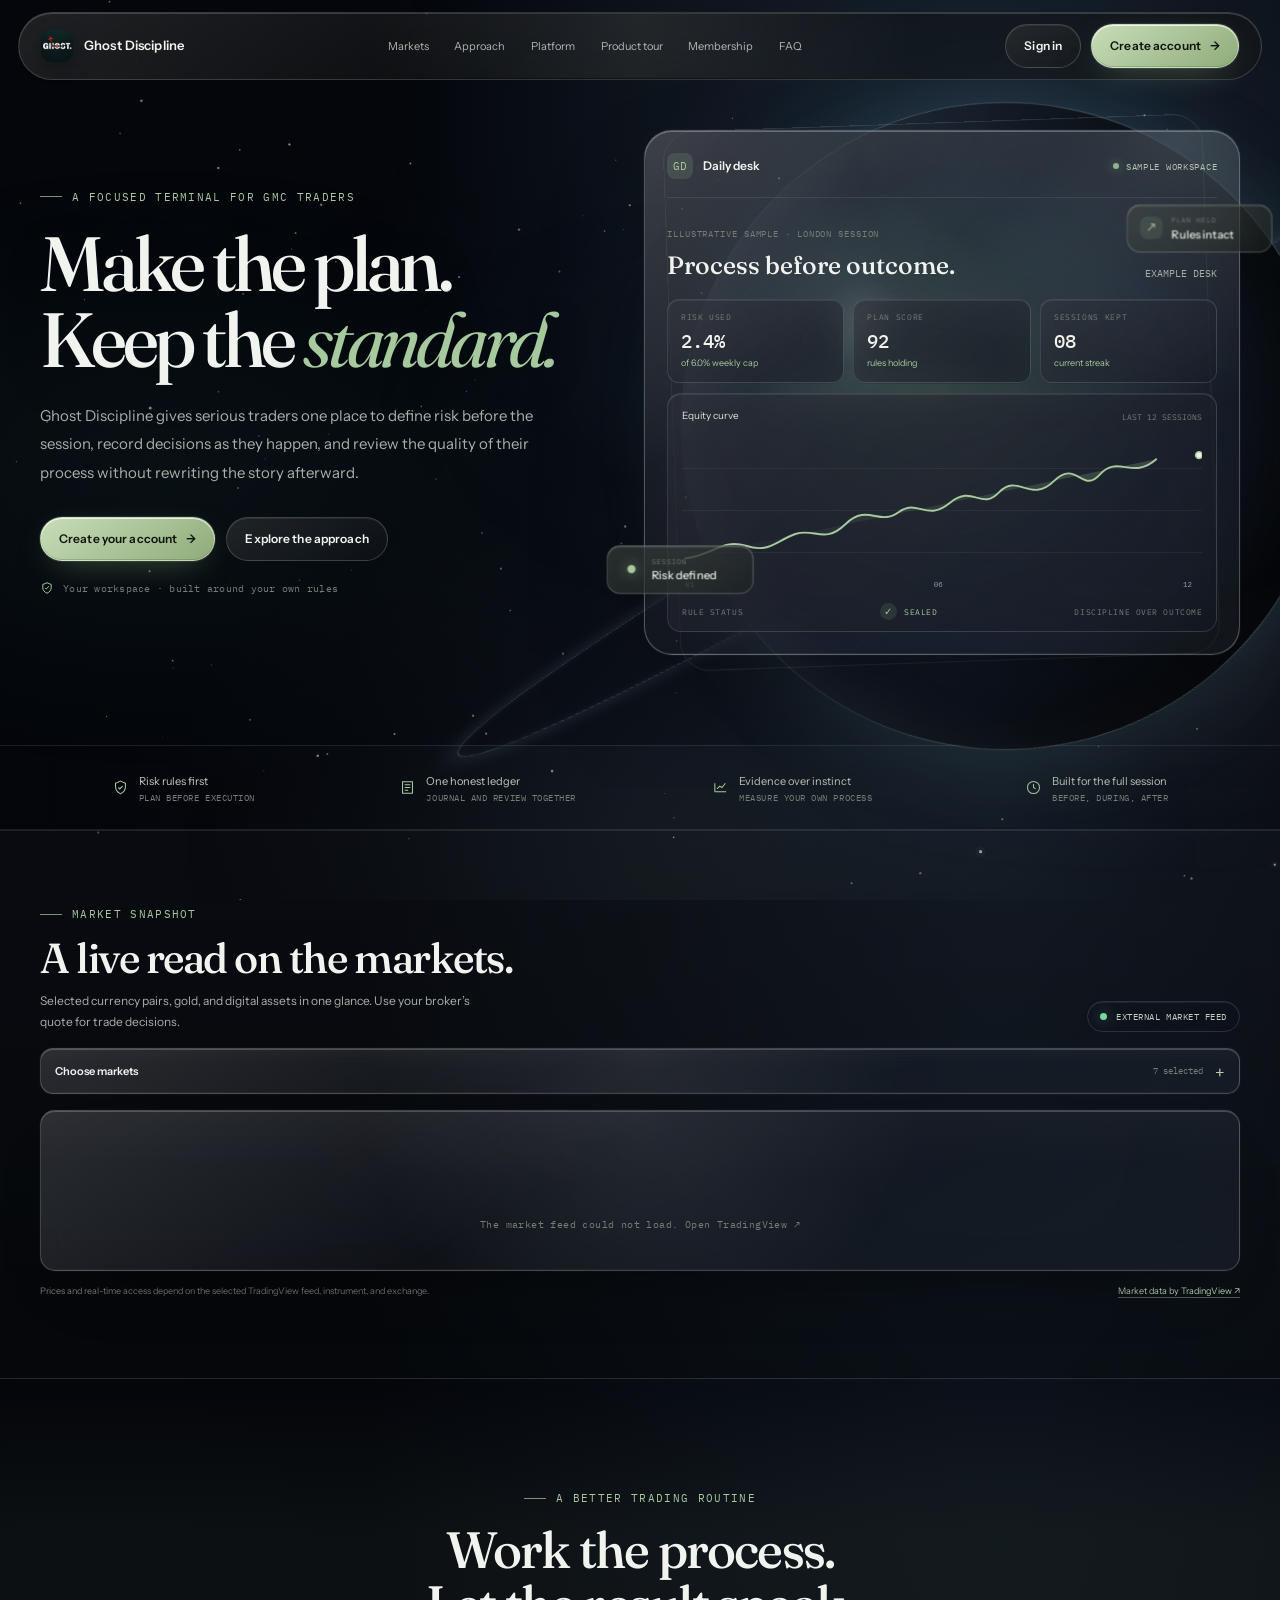
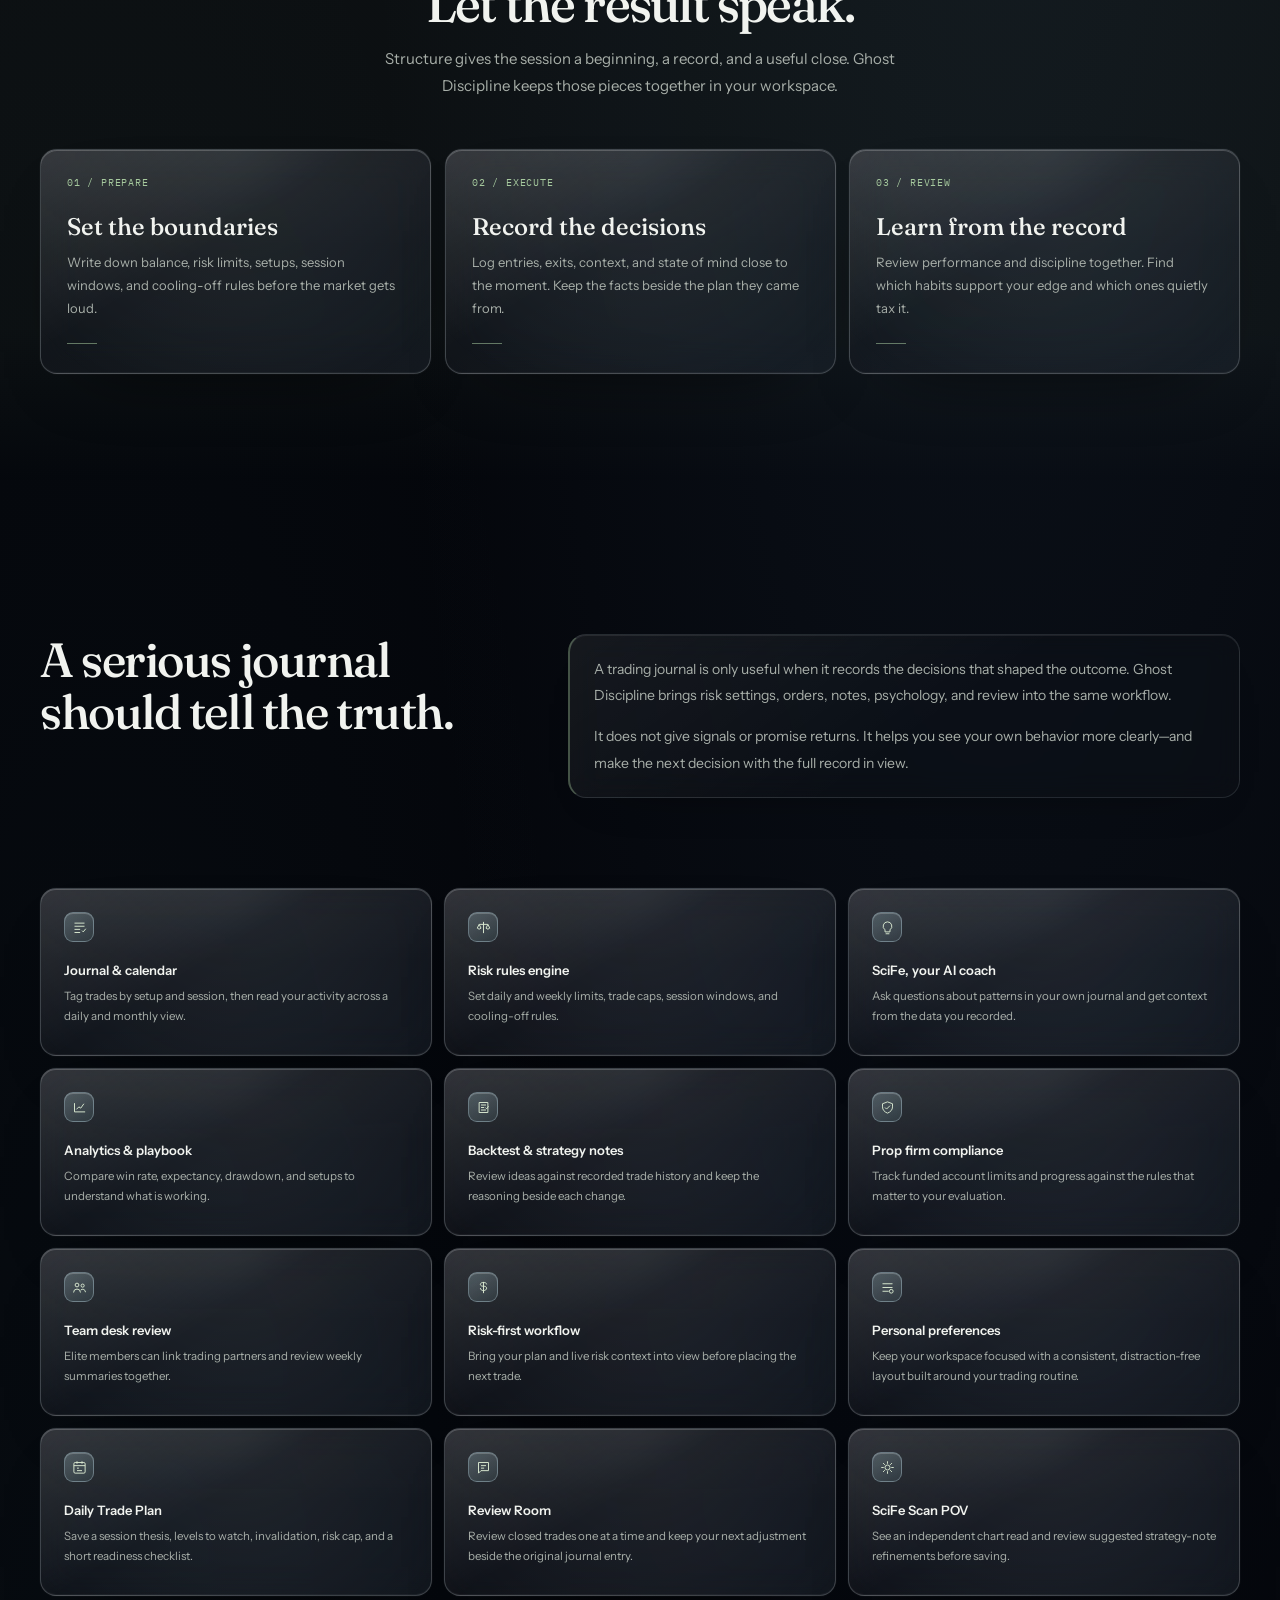
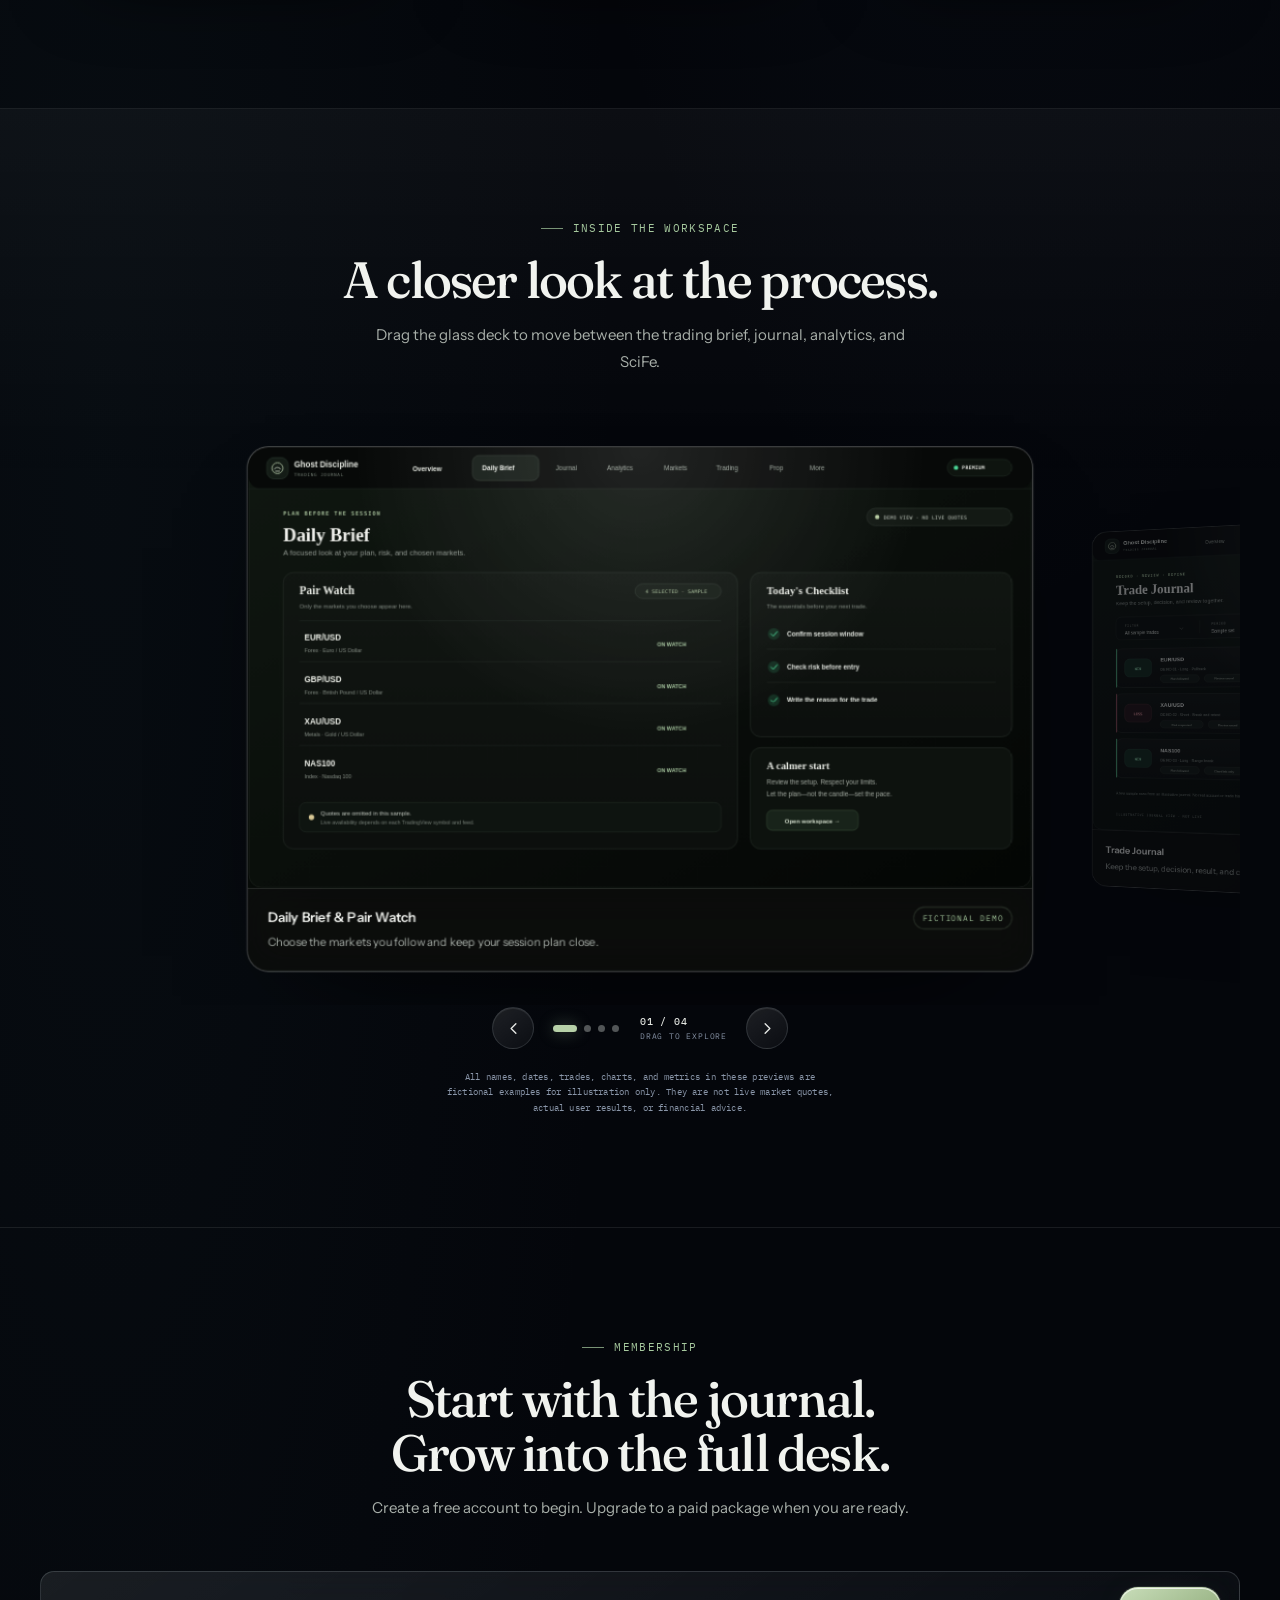
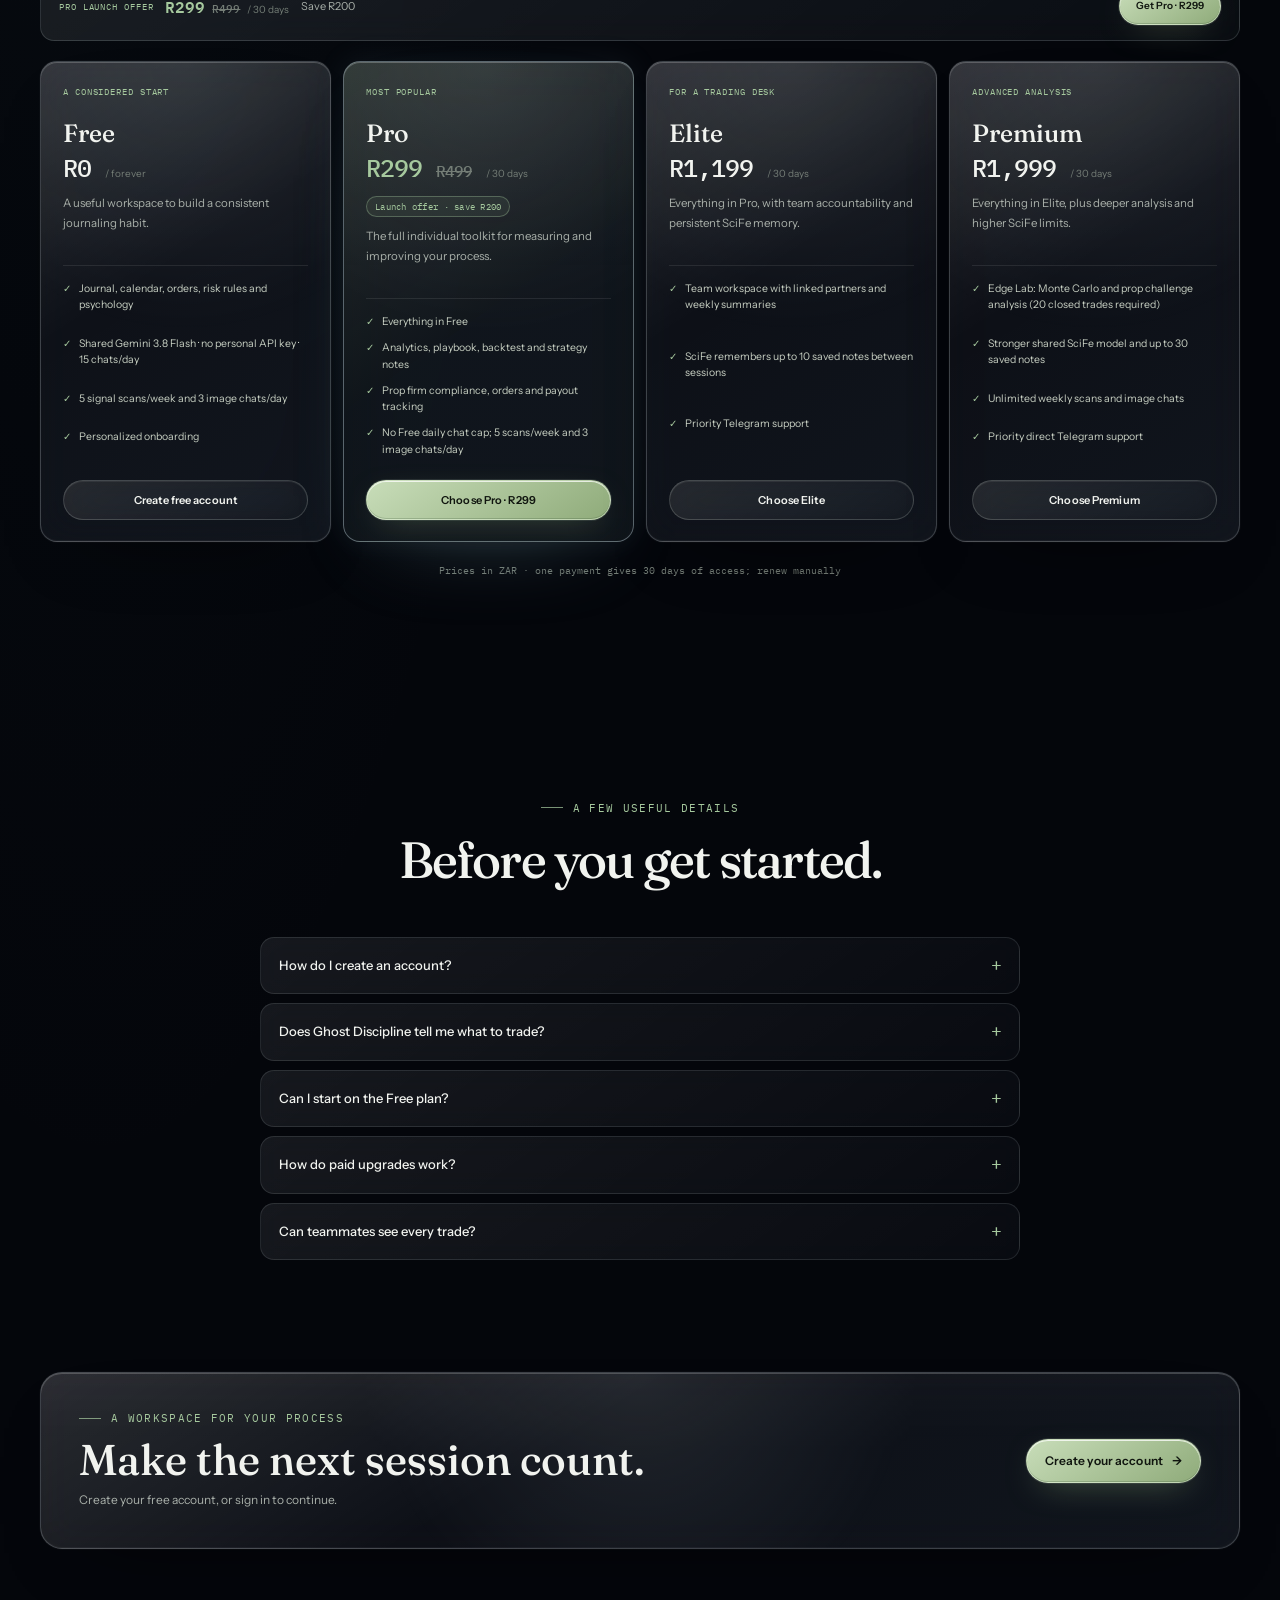
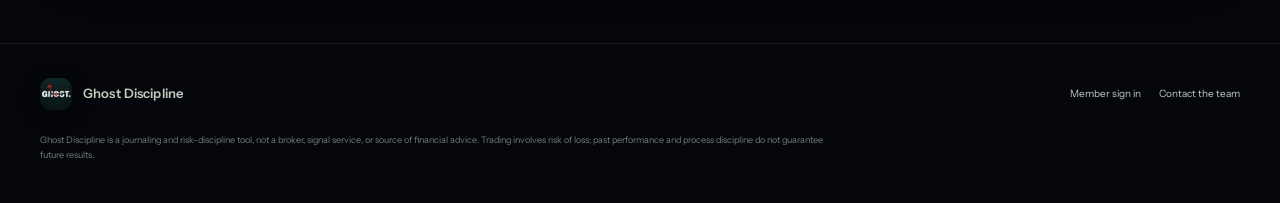
==== index.html @ 0848fd9d "Mobile header polish, space background on workspace/SciFe, performance" ====
<!doctype html>
<html lang="en" data-theme="slate">
<head>
  <meta charset="UTF-8">
  <meta name="viewport" content="width=device-width, initial-scale=1, viewport-fit=cover">
  <meta name="theme-color" content="#05070a">
  <script>document.documentElement.setAttribute('data-theme','slate');</script>
  <script>(function(){try{if(location.protocol==='https:'&&/\/index\.html$/i.test(location.pathname)){history.replaceState(null,'',location.pathname.replace(/index\.html$/i,'home')+location.search+location.hash);}}catch(e){}})();</script>
  <meta name="description" content="Ghost Discipline is a trading journal and risk terminal for traders who want an honest record of their process.">
  <meta property="og:type" content="website">
  <meta property="og:site_name" content="Ghost Discipline">
  <meta property="og:title" content="Ghost Discipline — Trade with intention">
  <meta property="og:description" content="A trading terminal to plan risk, keep an honest journal, and review the process behind every trade.">
  <meta property="og:image" content="https://ghost-discipline.web.app/ghost-discipline-share-v2.png">
  <meta name="twitter:card" content="summary_large_image">
  <title>Ghost Discipline — Trade with intention</title>
  <script defer src="glass-interactions.js"></script>
  <script defer src="space-background.js"></script>
  <link rel="icon" type="image/png" href="ghost-discipline-icon-v3.png">
  <link rel="apple-touch-icon" href="ghost-discipline-icon-v3.png">
  <link rel="manifest" href="manifest.json">
  <link rel="preconnect" href="https://fonts.googleapis.com">
  <link rel="preconnect" href="https://fonts.gstatic.com" crossorigin>
  <link rel="preload" as="style" href="https://fonts.googleapis.com/css2?family=Fraunces:ital,opsz,wght@0,9..144,400;0,9..144,500;0,9..144,600;1,9..144,500&family=Instrument+Sans:wght@400;500;600;700&family=IBM+Plex+Mono:wght@400;500&display=swap" onload="this.onload=null;this.rel='stylesheet'">
  <noscript><link rel="stylesheet" href="https://fonts.googleapis.com/css2?family=Fraunces:ital,opsz,wght@0,9..144,400;0,9..144,500;0,9..144,600;1,9..144,500&family=Instrument+Sans:wght@400;500;600;700&family=IBM+Plex+Mono:wght@400;500&display=swap"></noscript>
  
  <style>
    :root{color-scheme:dark;--bg:#0a100d;--bg-soft:#101814;--panel:#121b16;--panel-2:#17221b;--line:rgba(232,239,229,.1);--line-hi:rgba(232,239,229,.17);--text:#f0f2e9;--muted:#a1ac9e;--quiet:#788477;--mint:#a6c99e;--mint-deep:#587b59;--gold:#d3bd8b;--danger:#d89491;--serif:'Fraunces',Georgia,serif;--sans:'Instrument Sans',Arial,sans-serif;--mono:'IBM Plex Mono',monospace;--radius:20px;}
    *{box-sizing:border-box}html{scroll-behavior:smooth;scroll-padding-top:86px;overflow-x:hidden;overflow-x:clip}body{margin:0;background:radial-gradient(ellipse 70% 48% at 79% 8%,rgba(81,111,79,.16),transparent 75%),var(--bg);color:var(--text);font:15px/1.65 var(--sans);-webkit-font-smoothing:antialiased}body::before{position:fixed;inset:0;content:'';pointer-events:none;z-index:-1;background:radial-gradient(ellipse 70% 75% at 50% 100%,rgba(31,48,34,.12),transparent 75%)}a{color:inherit;text-decoration:none}button{font:inherit}::selection{background:rgba(166,201,158,.25);color:#fff}.wrap{width:min(1200px,calc(100% - 56px));margin-inline:auto}.eyebrow{display:flex;align-items:center;gap:10px;color:var(--mint);font:11px var(--mono);letter-spacing:.12em;text-transform:uppercase}.eyebrow::before{content:'';width:22px;height:1px;background:currentColor;opacity:.72}.section{padding:112px 0}.section-head{max-width:650px;margin:0 auto 50px;text-align:center}.section-head .eyebrow{justify-content:center}.section-head h2{font:500 clamp(34px,4vw,51px)/1.06 var(--serif);letter-spacing:-.035em;margin:18px 0 14px}.section-head p{color:var(--muted);max-width:54ch;margin:0 auto;font-size:15px;line-height:1.8}
    .nav{position:sticky;top:0;z-index:20;background:rgba(10,16,13,.84);backdrop-filter:blur(18px);border-bottom:1px solid rgba(232,239,229,.08)}.nav-inner{height:76px;display:flex;align-items:center;justify-content:space-between;gap:24px}.brand{display:flex;align-items:center;gap:11px;font-size:14px;font-weight:600;letter-spacing:.01em}.brand img{width:31px;height:31px;border-radius:9px}.nav-links{display:flex;align-items:center;gap:32px;color:#bdc5b8;font-size:12px}.nav-links a{transition:color .2s}.nav-links a:hover{color:var(--text)}.nav-actions{display:flex;align-items:center;gap:10px}.btn{display:inline-flex;align-items:center;justify-content:center;gap:9px;min-height:44px;padding:0 18px;border:1px solid var(--line-hi);border-radius:999px;font-size:12px;font-weight:600;letter-spacing:.01em;transition:transform .2s,background .2s,border-color .2s,color .2s}.btn:hover{transform:translateY(-1px)}.btn-primary{background:var(--mint);border-color:var(--mint);color:#10180f}.btn-primary:hover{background:#b9d4b2;border-color:#b9d4b2}.btn-quiet{background:rgba(255,255,255,.025);color:var(--text)}.btn-quiet:hover{background:rgba(255,255,255,.065)}.mobile-menu{display:none;width:42px;height:42px;border:1px solid var(--line);border-radius:50%;background:none;color:var(--text);cursor:pointer}.mobile-menu svg{width:18px}
    .visual-stage{position:relative;min-width:0;perspective:1400px;transform-style:preserve-3d;isolation:isolate}.visual-stage::before{content:'';position:absolute;inset:8% 5%;z-index:-1;border-radius:40%;background:radial-gradient(ellipse,rgba(143,181,130,.18),transparent 68%);filter:blur(24px);pointer-events:none}.visual{width:100%;transform:rotateX(var(--tilt-x,0deg)) rotateY(var(--tilt-y,0deg));transform-style:preserve-3d;transition:transform .24s cubic-bezier(.2,.7,.25,1);will-change:transform}.visual-float{position:absolute;z-index:4;display:grid;grid-template-columns:22px auto;align-items:center;column-gap:9px;min-width:142px;padding:10px 12px;border:1px solid rgba(226,238,222,.18);border-radius:13px;background:linear-gradient(145deg,rgba(23,34,26,.96),rgba(12,19,15,.96));box-shadow:0 20px 42px -26px rgba(0,0,0,.95),inset 0 1px rgba(255,255,255,.06);transform:translate3d(var(--float-x,0px),var(--float-y,0px),42px);transition:transform .2s ease,border-color .2s ease;pointer-events:none}.visual-float-a{top:15%;right:-24px}.visual-float-b{left:-26px;bottom:13%;transform:translate3d(calc(var(--float-x,0px)*-.65),calc(var(--float-y,0px)*-.65),58px)}.visual-float>span:not(.float-mark):not(.float-dot){grid-column:2;color:var(--quiet);font:7px var(--mono);letter-spacing:.11em}.visual-float b{grid-column:2;color:#e9eee5;font:500 11px var(--sans);margin-top:2px}.float-mark{grid-row:1/span 2;display:grid;place-items:center;width:22px;height:22px;border-radius:7px;background:rgba(166,201,158,.12);color:var(--mint);font:14px var(--mono)}.float-dot{grid-row:1/span 2;width:8px;height:8px;margin:auto;border-radius:50%;background:var(--mint);box-shadow:0 0 12px rgba(166,201,158,.7)}.visual-orbit{position:absolute;inset:-12px 4%;z-index:-1;border:1px solid rgba(166,201,158,.08);border-radius:30px;transform:translateZ(-28px) rotate(-2deg);pointer-events:none}
    .hero{padding:78px 0 90px;min-height:650px;display:grid;grid-template-columns:minmax(0,.95fr) minmax(420px,1.05fr);align-items:center;gap:64px}.hero-copy{max-width:570px}.hero h1{font:500 clamp(52px,6vw,78px)/.99 var(--serif);letter-spacing:-.055em;margin:22px 0 24px}.hero h1 em{font-weight:400;color:var(--mint);font-style:italic}.hero-copy>p{max-width:52ch;margin:0;color:var(--muted);font-size:15px;line-height:1.9}.hero-actions{display:flex;gap:11px;flex-wrap:wrap;margin-top:30px}.hero-note{display:flex;align-items:center;gap:9px;margin-top:20px;color:var(--quiet);font:10px var(--mono);letter-spacing:.025em}.hero-note svg{width:14px;color:var(--mint)}
    .visual{position:relative;padding:22px;border:1px solid rgba(226,238,222,.14);border-radius:25px;background:linear-gradient(155deg,rgba(24,36,28,.98),rgba(13,20,16,.98));box-shadow:0 40px 100px -50px #000,0 0 0 7px rgba(255,255,255,.012);overflow:hidden}.visual::before{content:'';position:absolute;inset:0;background:radial-gradient(ellipse 70% 70% at 83% 0%,rgba(149,186,137,.12),transparent 74%);pointer-events:none}.visual-top,.visual-main,.visual-foot{position:relative;z-index:1}.visual-top{display:flex;align-items:center;justify-content:space-between;padding-bottom:18px;border-bottom:1px solid var(--line)}.visual-brand{display:flex;align-items:center;gap:10px;font-size:12px;font-weight:600}.brand-dot{width:26px;height:26px;border-radius:8px;display:grid;place-items:center;background:rgba(166,201,158,.14);color:var(--mint);font:11px var(--mono)}.session{display:flex;align-items:center;gap:7px;font:9px var(--mono);letter-spacing:.08em;color:#b4c0b0}.session::before{content:'';width:6px;height:6px;border-radius:50%;background:#8fb48b;box-shadow:0 0 10px rgba(143,180,139,.6)}.visual-heading{display:flex;align-items:flex-end;justify-content:space-between;gap:20px;padding:22px 0 19px}.visual-heading small{color:var(--quiet);font:9px var(--mono);letter-spacing:.1em;text-transform:uppercase}.visual-heading h2{font:500 25px/1.15 var(--serif);margin:6px 0 0}.visual-day{font:10px var(--mono);color:var(--muted)}.visual-stats{display:grid;grid-template-columns:repeat(3,1fr);gap:9px}.visual-stat{padding:12px 13px;border:1px solid var(--line);border-radius:12px;background:rgba(255,255,255,.022)}.visual-stat label{display:block;color:var(--quiet);font:8px var(--mono);text-transform:uppercase;letter-spacing:.08em}.visual-stat strong{display:block;margin-top:7px;font:500 19px var(--mono);font-variant-numeric:tabular-nums}.visual-stat span{display:block;margin-top:3px;color:var(--mint);font-size:9px}.visual-chart{margin-top:10px;padding:14px 14px 11px;border:1px solid var(--line);border-radius:14px;background:rgba(6,11,8,.35)}.chart-title{display:flex;align-items:center;justify-content:space-between;font-size:10px;color:#dce2d7}.chart-title span:last-child{font:8px var(--mono);color:var(--quiet)}.visual-chart svg{display:block;width:100%;margin-top:10px}.visual-foot{display:flex;justify-content:space-between;align-items:center;margin-top:13px;color:var(--quiet);font:8px var(--mono);letter-spacing:.07em}.seal{color:var(--mint);display:flex;align-items:center;gap:7px}.seal::before{content:'✓';display:grid;place-items:center;width:17px;height:17px;border-radius:50%;background:rgba(166,201,158,.13);font:10px var(--sans)}
    .trust{padding:26px 0;border-top:1px solid var(--line);border-bottom:1px solid var(--line)}.trust-row{display:grid;grid-template-columns:repeat(4,1fr);gap:18px}.trust-item{display:flex;align-items:center;justify-content:center;gap:10px;text-align:left;color:#c1c9bb;font-size:11px}.trust-item svg{width:17px;height:17px;flex:none;color:var(--mint);stroke-width:1.5}.trust-item span{display:block;color:var(--quiet);font:9px var(--mono);letter-spacing:.06em;text-transform:uppercase;margin-top:2px}
    .method{background:linear-gradient(180deg,transparent,rgba(20,30,23,.43) 22%,rgba(20,30,23,.43) 78%,transparent);}.method-grid{display:grid;grid-template-columns:repeat(3,1fr);gap:14px}.method-card{padding:26px 26px 29px;border:1px solid var(--line);border-radius:17px;background:rgba(16,24,19,.72)}.method-number{font:10px var(--mono);color:var(--mint);letter-spacing:.08em}.method-card h3{font:500 24px/1.15 var(--serif);margin:24px 0 10px}.method-card p{margin:0;color:var(--muted);font-size:13px;line-height:1.8}.method-rule{width:30px;height:1px;background:var(--mint);opacity:.55;margin-top:22px}
    .statement{display:grid;grid-template-columns:.8fr 1.2fr;gap:80px;align-items:start;padding:36px 0}.statement-title{font:500 clamp(32px,4vw,48px)/1.08 var(--serif);letter-spacing:-.03em;margin:0}.statement-copy{border-left:1px solid var(--line-hi);padding:2px 0 2px 26px;color:var(--muted);font-size:14px;line-height:1.9}.statement-copy p{margin:0 0 14px}.statement-copy p:last-child{margin:0}.features-grid{display:grid;grid-template-columns:repeat(3,1fr);gap:12px}.feature{min-height:168px;padding:23px;border:1px solid var(--line);border-radius:16px;background:linear-gradient(145deg,rgba(21,31,24,.72),rgba(13,19,15,.7));transition:border-color .2s,transform .2s}.feature:hover{transform:translateY(-2px);border-color:var(--line-hi)}.feature-icon{width:30px;height:30px;display:grid;place-items:center;border-radius:9px;border:1px solid rgba(166,201,158,.17);color:var(--mint);background:rgba(166,201,158,.06)}.feature-icon svg{width:15px;height:15px;stroke-width:1.55}.feature h3{font-size:13px;margin:18px 0 6px;font-weight:600}.feature p{margin:0;color:var(--muted);font-size:11.5px;line-height:1.7}
    .membership{border-top:1px solid var(--line)}.plans{display:grid;grid-template-columns:repeat(4,1fr);gap:12px;align-items:stretch}.plan{display:flex;flex-direction:column;padding:24px 22px 21px;border:1px solid var(--line);border-radius:17px;background:rgba(16,24,19,.72)}.plan.featured{border-color:rgba(166,201,158,.42);background:linear-gradient(155deg,rgba(31,47,34,.82),rgba(16,24,19,.85));box-shadow:0 22px 60px -40px rgba(130,174,120,.35)}.plan-label{min-height:20px;color:var(--mint);font:9px var(--mono);letter-spacing:.1em;text-transform:uppercase}.plan h3{font:500 25px var(--serif);margin:12px 0 3px}.price{font:500 25px var(--mono);letter-spacing:-.04em}.price small{font:10px var(--sans);color:var(--quiet);letter-spacing:0}.plan>p{min-height:54px;color:var(--muted);font-size:11.5px;line-height:1.7;margin:10px 0 17px}.plan ul{list-style:none;padding:15px 0 0;margin:0 0 22px;border-top:1px solid var(--line);display:grid;gap:10px;flex:1}.plan li{display:flex;gap:8px;color:#c8d0c3;font-size:10.5px;line-height:1.55}.plan li::before{content:'✓';color:var(--mint);font-size:10px}.plan .btn{width:100%;min-height:40px;font-size:11px}.membership-note{text-align:center;color:var(--quiet);font:10px var(--mono);margin:22px 0 0}
    .faq{max-width:760px;margin-inline:auto;border-top:1px solid var(--line)}.faq details{border-bottom:1px solid var(--line)}.faq summary{position:relative;list-style:none;cursor:pointer;padding:19px 34px 19px 2px;font-size:13px;font-weight:500}.faq summary::-webkit-details-marker{display:none}.faq summary::after{content:'+';position:absolute;right:5px;top:17px;color:var(--mint);font:18px var(--mono);transition:transform .2s}.faq details[open] summary::after{transform:rotate(45deg)}.faq details p{max-width:66ch;margin:0;padding:0 36px 20px 2px;color:var(--muted);font-size:12px;line-height:1.8}.invite-cta{padding:38px;border:1px solid rgba(166,201,158,.2);border-radius:22px;background:radial-gradient(ellipse 70% 120% at 0% 100%,rgba(118,156,109,.13),transparent 80%),linear-gradient(140deg,#17231a,#111813);display:flex;align-items:center;justify-content:space-between;gap:32px}.invite-cta h2{font:500 clamp(30px,4vw,43px)/1.05 var(--serif);margin:12px 0 8px}.invite-cta p{margin:0;color:var(--muted);font-size:12px}.invite-cta .btn{flex:none}
    .footer{padding:34px 0 40px;border-top:1px solid var(--line);color:var(--quiet);font-size:10px}.footer-main{display:flex;justify-content:space-between;gap:24px;align-items:center}.footer-links{display:flex;gap:18px}.footer a{color:#c3ccbe}.footer a:hover{color:var(--mint)}.legal{max-width:800px;margin:22px 0 0;line-height:1.7;font-size:9px}
    @media(max-width:1000px){.hero{grid-template-columns:1fr;gap:42px;padding-top:60px;min-height:auto}.hero-copy{max-width:700px}.visual-stage{width:min(100%,720px);margin:0 auto}.visual{width:100%;margin:0}.plans{grid-template-columns:repeat(2,1fr)}}
    @media(max-width:720px){.wrap{width:min(100% - 36px,560px)}.section{padding:78px 0}.nav-inner{height:66px}.nav-links{display:none;position:absolute;top:66px;left:0;right:0;padding:18px 20px 22px;background:#0d1410;border-bottom:1px solid var(--line);flex-direction:column;align-items:flex-start;gap:15px}.nav.nav-open .nav-links{display:flex}.mobile-menu{display:grid;place-items:center}.nav-actions .btn-quiet{display:none}.nav-actions{gap:8px}.nav-actions .btn-primary{min-height:40px;padding:0 14px;font-size:10px}.brand{font-size:12px}.brand img{width:28px;height:28px}.hero{padding:54px 0 62px;gap:32px}.hero h1{font-size:clamp(46px,12vw,68px);margin:18px 0}.hero-copy>p{font-size:13px}.hero-actions{margin-top:24px}.hero-actions .btn{flex:1}.hero-note{font-size:8px;line-height:1.6}.visual{padding:15px;border-radius:19px}.visual-float,.visual-orbit{display:none}.visual-stage{perspective:none}.visual{transform:none!important;transition:none;will-change:auto}.visual-heading{padding:17px 0 14px}.visual-heading h2{font-size:22px}.visual-stat{padding:10px 9px}.visual-stat strong{font-size:15px}.visual-stat label{font-size:7px}.visual-foot{font-size:7px}.trust-row{grid-template-columns:repeat(2,1fr);gap:18px 8px}.trust-item{justify-content:flex-start;font-size:10px}.trust-item svg{width:15px}.section-head{margin-bottom:32px}.section-head h2{font-size:37px}.method-grid,.features-grid{grid-template-columns:1fr}.method-card{padding:22px}.method-card h3{margin-top:16px}.statement{grid-template-columns:1fr;gap:23px}.statement-copy{font-size:12px;padding-left:19px}.features-grid{gap:9px}.feature{min-height:auto;padding:19px}.feature h3{margin:13px 0 4px}.feature p{font-size:11px}.plans{grid-template-columns:1fr;gap:10px}.plan{padding:21px}.plan>p{min-height:auto}.plan ul{padding-top:12px}.invite-cta{padding:26px 22px;align-items:flex-start;flex-direction:column;gap:22px}.invite-cta .btn{width:100%}.footer-main{flex-direction:column;align-items:flex-start}.footer-links{flex-wrap:wrap}}
    @media(max-width:390px){.hero-actions{flex-direction:column}.hero-actions .btn{width:100%}.visual-stats{gap:6px}.visual-stat strong{font-size:13px}.visual-stat span{font-size:8px}.visual-chart{padding:11px}.trust-item{gap:7px}}
    @media(prefers-reduced-motion:reduce){*,*::before,*::after{scroll-behavior:auto!important;animation-duration:.01ms!important;animation-iteration-count:1!important;transition-duration:.01ms!important}}
    @media(max-width:720px){.nav-actions .btn-quiet{display:inline-flex;min-height:39px;padding:0 11px;font-size:10px}.nav-actions .btn-primary{min-height:39px;padding:0 12px;font-size:10px}}
    @media(max-width:390px){.nav-inner{gap:8px}.nav-actions{gap:5px}.nav-actions .btn-quiet{padding:0 8px;font-size:9px}.nav-actions .btn-primary{padding:0 9px;font-size:9px}.brand{gap:7px;font-size:10px}.brand img{width:25px;height:25px}.mobile-menu{width:38px;height:38px}}

    .preview-gallery{border-top:1px solid var(--line);background:linear-gradient(180deg,rgba(20,30,23,.34),transparent 34%)}.preview-gallery .section-head{margin-bottom:38px}.preview-grid{display:grid;grid-template-columns:repeat(2,minmax(0,1fr));gap:18px;max-width:1120px;margin:0 auto}.preview-card{overflow:hidden;margin:0;border:1px solid var(--line-hi);border-radius:18px;background:linear-gradient(145deg,rgba(19,28,22,.96),rgba(12,18,14,.98));box-shadow:0 24px 60px -46px #000;transition:transform .22s,border-color .22s}.preview-card:hover{transform:translateY(-3px);border-color:rgba(166,201,158,.34)}.preview-card img{display:block;width:100%;height:auto;aspect-ratio:16/9;object-fit:cover;background:#0b100c}.preview-card figcaption{display:flex;align-items:flex-start;justify-content:space-between;gap:16px;padding:17px 19px 19px;border-top:1px solid var(--line)}.preview-caption-copy{display:grid;gap:4px}.preview-caption-copy strong{font-size:13px;font-weight:600;color:var(--text)}.preview-caption-copy span{color:var(--muted);font-size:11px;line-height:1.55}.preview-caption-tag{flex:none;padding:5px 8px;border:1px solid rgba(166,201,158,.18);border-radius:999px;color:var(--mint);font:8px var(--mono);letter-spacing:.07em;text-transform:uppercase}.preview-disclaimer{margin:20px auto 0;text-align:center;color:var(--quiet);font:9px/1.7 var(--mono);letter-spacing:.025em;max-width:80ch}
  </style>
  <style>
    /* A quiet, cinematic arrival: ambient light, a fine field grid, and a chart line that draws once. */
    .hero{position:relative;isolation:isolate}
    .hero::before{content:"";position:absolute;z-index:-2;pointer-events:none;left:26%;top:-12%;width:80%;height:125%;background:radial-gradient(ellipse at 64% 42%,rgba(150,190,138,.2),transparent 34%),radial-gradient(ellipse at 76% 66%,rgba(211,189,139,.08),transparent 38%);filter:blur(22px);animation:hero-aura 13s ease-in-out infinite alternate}
    .hero::after{content:"";position:absolute;z-index:-1;inset:-2% -4%;pointer-events:none;opacity:.14;background-image:linear-gradient(rgba(199,221,192,.1) 1px,transparent 1px),linear-gradient(90deg,rgba(199,221,192,.1) 1px,transparent 1px);background-size:58px 58px;mask-image:radial-gradient(ellipse at 72% 46%,#000,transparent 69%)}
    .hero-copy{animation:hero-rise .8s cubic-bezier(.2,.75,.25,1) both}
    .visual-stage{animation:hero-rise .95s .12s cubic-bezier(.2,.75,.25,1) both}
    .visual-orbit{animation:orbit-drift 12s ease-in-out infinite alternate}
    .visual-float-a{animation:float-a 6s ease-in-out infinite}
    .visual-float-b{animation:float-b 7s ease-in-out infinite}
    .equity-draw{stroke-dasharray:1000;stroke-dashoffset:1000;animation:draw-equity 2.1s .45s cubic-bezier(.22,.7,.24,1) forwards}
    .market-section{padding:76px 0 80px;border-top:1px solid var(--line);border-bottom:1px solid var(--line);background:linear-gradient(180deg,rgba(17,25,19,.52),rgba(9,14,11,.3))}
    .market-head{display:flex;align-items:flex-end;justify-content:space-between;gap:24px;margin-bottom:25px}
    .market-head h2{font:500 clamp(30px,3.4vw,42px)/1.08 var(--serif);letter-spacing:-.035em;margin:15px 0 8px}
    .market-head p{max-width:58ch;margin:0;color:var(--muted);font-size:12px;line-height:1.75}
    .market-status-pill{display:inline-flex;align-items:center;gap:9px;flex:none;padding:9px 12px;border:1px solid var(--line-hi);border-radius:999px;color:#c4cec0;font:9px var(--mono);letter-spacing:.06em;text-transform:uppercase}
    .market-live-dot{width:7px;height:7px;border-radius:50%;background:#80b98a;box-shadow:0 0 12px rgba(128,185,138,.52)}
    .market-embed{min-height:94px;padding:11px 16px;border:1px solid var(--line-hi);border-radius:15px;background:rgba(13,19,15,.82);color-scheme:dark;--tv-widget-background-color:transparent;--tv-widget-text-color:#e8eee4;--tv-widget-font-family:'Instrument Sans',Arial,sans-serif;--tv-widget-positive-color:#a6c99e;--tv-widget-negative-color:#d89491;overflow:hidden}
    .market-embed tv-ticker-tape{display:block;width:100%;min-height:68px}
    .market-loading{margin:0;padding:28px 6px;color:var(--quiet);font:10px var(--mono);letter-spacing:.04em;text-align:center}
    .market-watch-config{margin:-9px 0 16px;border:1px solid var(--line);border-radius:13px;background:rgba(13,19,15,.5)}
    .market-watch-config summary{display:flex;align-items:center;justify-content:space-between;gap:12px;padding:12px 14px;color:var(--text);font-size:11px;font-weight:600;cursor:pointer;list-style:none}
    .market-watch-config summary::-webkit-details-marker{display:none}
    .market-watch-config summary::after{content:'+';color:#b8cda9;font:16px var(--mono)}
    .market-watch-config[open] summary::after{content:'−'}
    .market-watch-count{margin-left:auto;color:var(--quiet);font:9px var(--mono);font-weight:400}
    .market-watch-panel{padding:0 14px 14px}
    .market-watch-help{margin:0 0 12px;color:var(--quiet);font-size:10px;line-height:1.6}
    .market-watch-options{display:grid;grid-template-columns:repeat(3,minmax(0,1fr));gap:10px}
    .market-watch-group{min-width:0;margin:0;padding:10px;border:1px solid var(--line);border-radius:10px}
    .market-watch-group legend{padding:0 5px;color:#c4cec0;font:9px var(--mono);letter-spacing:.04em;text-transform:uppercase}
    .market-watch-option{display:flex;align-items:center;gap:8px;min-height:29px;color:var(--muted);font-size:10px;cursor:pointer}
    .market-watch-option input{accent-color:#a6c99e}
    .market-watch-option small{margin-left:auto;color:var(--quiet);font:8px var(--mono)}
    .market-watch-custom{display:flex;gap:8px;margin-top:12px}
    .market-watch-custom input{flex:1;min-width:0;min-height:36px;padding:0 11px;border:1px solid var(--line-hi);border-radius:9px;background:#080d09;color:var(--text);font:10px var(--mono)}
    .market-watch-custom button,.market-watch-reset{min-height:36px;padding:0 12px;border:1px solid var(--line-hi);border-radius:9px;background:rgba(166,201,158,.1);color:#dce8d7;font:600 9px var(--mono);cursor:pointer}
    .market-watch-custom button:hover,.market-watch-reset:hover{border-color:#a6c99e;background:rgba(166,201,158,.17)}
    .market-watch-footer{display:flex;align-items:center;justify-content:space-between;gap:10px;margin-top:8px}
    .market-watch-status{min-height:14px;margin:0;color:#b8cda9;font-size:9px}
    .market-watch-status.is-error{color:#e6a3a3}
    .market-foot{display:flex;justify-content:space-between;gap:14px;margin-top:13px;color:var(--quiet);font-size:9px;line-height:1.6}
    .market-foot a{flex:none;color:#b8cda9;text-decoration:underline;text-decoration-color:rgba(184,205,169,.4);text-underline-offset:3px}
    .market-foot a:hover{color:var(--text)}
    @media(max-width:720px){.market-section{padding:58px 0 62px}.market-head{align-items:flex-start;flex-direction:column;gap:15px}.market-status-pill{font-size:8px}.market-embed{padding:8px 9px;min-height:82px}.market-watch-options{grid-template-columns:repeat(2,minmax(0,1fr))}.market-watch-panel{padding:0 10px 10px}.market-watch-config summary{padding:11px}.market-foot{flex-direction:column;font-size:9px}.market-foot a{align-self:flex-start}}
    @keyframes hero-aura{from{transform:translate3d(-1.5%,0,0) scale(.96);opacity:.7}to{transform:translate3d(1.5%,1%,0) scale(1.05);opacity:1}}
    @keyframes hero-rise{from{opacity:0;transform:translateY(18px)}to{opacity:1;transform:translateY(0)}}
    @keyframes orbit-drift{from{transform:translateZ(-28px) rotate(-3deg)}to{transform:translateZ(-28px) rotate(2deg)}}
    @keyframes float-a{0%,100%{translate:0 0}50%{translate:0 -7px}}
    @keyframes float-b{0%,100%{translate:0 0}50%{translate:0 6px}}
    @keyframes draw-equity{to{stroke-dashoffset:0}}
    @media(prefers-reduced-motion:reduce){.hero::before,.hero-copy,.visual-stage,.visual-orbit,.visual-float-a,.visual-float-b,.equity-draw{animation:none!important}.equity-draw{stroke-dasharray:none;stroke-dashoffset:0}}
  </style>
  <style>
    .pro-launch-current{color:var(--mint)}
    .pro-launch-original{font-size:.65em;color:var(--quiet)}
    .pro-launch-badge{display:inline-flex;align-items:center;margin-top:6px;padding:4px 8px;border:1px solid rgba(166,201,158,.35);border-radius:999px;background:rgba(166,201,158,.08);color:var(--mint);font:9px var(--mono);letter-spacing:.03em}
    .pro-offer-banner{display:flex;align-items:center;justify-content:space-between;gap:18px;margin:0 0 20px;padding:15px 18px;border:1px solid rgba(166,201,158,.32);border-radius:14px;background:linear-gradient(105deg,rgba(166,201,158,.1),rgba(16,24,19,.82))}
    .pro-offer-copy{display:flex;align-items:center;gap:12px;flex-wrap:wrap}
    .pro-offer-label{color:var(--mint);font:9px var(--mono);letter-spacing:.1em;text-transform:uppercase}
    .pro-offer-price{display:flex;align-items:baseline;gap:7px;color:#e5e8dc;font:500 16px var(--mono)}
    .pro-offer-price strong{color:var(--mint);font-weight:600}
    .pro-offer-price del{color:var(--quiet);font-size:11px}
    .pro-offer-price small{color:var(--quiet);font:10px var(--sans)}
    .pro-offer-savings{color:var(--muted);font-size:11px}
    .pro-offer-banner .btn{min-height:38px;padding:0 16px;font-size:10px;white-space:nowrap}
    @media(max-width:720px){.plan>p{font-size:13px!important;color:#bac4b7!important}.plan li{font-size:11.5px!important;color:#d1d8cf!important}.membership-note{font-size:11px!important;color:#aab3a4!important}}
    @media(max-width:720px){.pro-offer-banner{align-items:stretch;flex-direction:column;gap:12px;padding:15px}.pro-offer-copy{gap:8px 11px}.pro-offer-banner .btn{width:100%}}
  </style>
  <style>
    @media(max-width:720px){.preview-grid{grid-template-columns:1fr;gap:13px}.preview-card figcaption{padding:14px}.preview-caption-tag{font-size:7px}}
    @media(prefers-reduced-motion:reduce){.preview-card{transition:none}.preview-card:hover{transform:none}}
  </style>
  <style>
    /* Glass desk: floating navigation, luminous depth, and tactile product slides. */
    :root{--glass-line:rgba(239,246,235,.16);--glass-fill:rgba(19,28,22,.48);--glass-hi:rgba(255,255,255,.09)}
    body{padding-top:94px;background:radial-gradient(ellipse 70% 42% at 78% 4%,rgba(139,180,126,.2),transparent 72%),radial-gradient(ellipse 44% 38% at 7% 45%,rgba(105,145,128,.11),transparent 75%),#080d0a}
    body::before{opacity:.38;background:radial-gradient(ellipse 70% 72% at 50% 100%,rgba(85,120,83,.19),transparent 76%),linear-gradient(rgba(220,236,214,.025) 1px,transparent 1px),linear-gradient(90deg,rgba(220,236,214,.025) 1px,transparent 1px);background-size:auto,64px 64px,64px 64px;mask-image:linear-gradient(180deg,#000,transparent 84%)}
    .nav{position:fixed;left:50%;right:auto;top:12px;z-index:100;width:min(calc(100% - 36px),1280px);transform:translateX(-50%);overflow:visible;border:1px solid var(--glass-line);border-radius:999px;background:linear-gradient(145deg,rgba(255,255,255,.095),rgba(255,255,255,.025) 42%,rgba(255,255,255,.045)),rgba(10,16,12,.58);backdrop-filter:blur(30px) saturate(165%);-webkit-backdrop-filter:blur(30px) saturate(165%);box-shadow:0 18px 54px -34px rgba(0,0,0,.9),inset 0 1px rgba(255,255,255,.16)}
    .nav-inner{height:66px;width:100%;padding-inline:22px;gap:18px}
    .brand{font-size:13px}.brand img{width:32px;height:32px;border-radius:11px;box-shadow:0 5px 18px rgba(0,0,0,.3)}
    .nav-links{gap:clamp(14px,2vw,28px);color:rgba(230,237,226,.74);font-size:11px}
    .nav-links a{padding:9px 0;transition:color .2s ease,text-shadow .2s ease}.nav-links a:hover{color:#fff;text-shadow:0 0 16px rgba(215,237,205,.28)}
    .btn{border-radius:999px;border-color:rgba(239,246,235,.18);backdrop-filter:blur(14px);-webkit-backdrop-filter:blur(14px)}
    .btn-quiet{background:rgba(255,255,255,.055);box-shadow:inset 0 1px rgba(255,255,255,.07)}
    .btn-primary{background:linear-gradient(145deg,#c8dfbd,#91b087);border-color:rgba(231,246,224,.48);box-shadow:0 8px 24px -12px rgba(142,185,129,.62),inset 0 1px rgba(255,255,255,.55)}
    .hero{padding-top:36px}
    .hero h1{text-shadow:0 12px 42px rgba(0,0,0,.32)}
    .visual-stage{perspective:1500px}
    .visual{border-color:rgba(239,246,235,.2);border-radius:28px;background:linear-gradient(145deg,rgba(255,255,255,.115),rgba(255,255,255,.025) 36%,rgba(255,255,255,.045)),rgba(12,19,14,.48);backdrop-filter:blur(28px) saturate(155%);-webkit-backdrop-filter:blur(28px) saturate(155%);box-shadow:0 48px 120px -54px rgba(0,0,0,.9),inset 0 1px rgba(255,255,255,.2),inset 0 -1px rgba(255,255,255,.035)}
    .visual::before{background:radial-gradient(ellipse 75% 66% at 88% 0%,rgba(192,224,177,.2),transparent 72%),linear-gradient(125deg,rgba(255,255,255,.04),transparent 44%)}
    .visual-stat,.visual-chart{border-color:rgba(239,246,235,.13);background:rgba(255,255,255,.045);backdrop-filter:blur(18px) saturate(135%);-webkit-backdrop-filter:blur(18px) saturate(135%)}
    .visual-stat{box-shadow:inset 0 1px rgba(255,255,255,.075)}
    .visual-chart{background:rgba(4,9,6,.32);box-shadow:inset 0 1px rgba(255,255,255,.06)}
    .visual-float{border-color:rgba(239,246,235,.22);background:linear-gradient(145deg,rgba(255,255,255,.13),rgba(255,255,255,.035)),rgba(14,22,16,.53);backdrop-filter:blur(24px) saturate(150%);-webkit-backdrop-filter:blur(24px) saturate(150%);box-shadow:0 24px 54px -28px rgba(0,0,0,.88),inset 0 1px rgba(255,255,255,.17)}
    .visual-orbit{border-color:rgba(201,225,190,.15)}
    .trust{border-color:rgba(239,246,235,.12);background:linear-gradient(90deg,transparent,rgba(255,255,255,.025),transparent)}
    .method{background:linear-gradient(180deg,transparent,rgba(161,193,145,.055) 22%,rgba(161,193,145,.055) 78%,transparent)}
    .method-card,.feature,.plan{border-color:rgba(239,246,235,.13);background:linear-gradient(145deg,rgba(255,255,255,.085),rgba(255,255,255,.018) 55%),rgba(15,22,17,.45);backdrop-filter:blur(22px) saturate(135%);-webkit-backdrop-filter:blur(22px) saturate(135%);box-shadow:inset 0 1px rgba(255,255,255,.095),0 24px 64px -48px rgba(0,0,0,.85)}
    .method-card:hover,.feature:hover,.plan:hover{border-color:rgba(218,237,207,.27);box-shadow:inset 0 1px rgba(255,255,255,.13),0 30px 74px -46px rgba(0,0,0,.88)}
    .plan.featured{background:linear-gradient(145deg,rgba(184,216,166,.16),rgba(255,255,255,.035) 55%),rgba(13,21,15,.55);backdrop-filter:blur(26px) saturate(150%);-webkit-backdrop-filter:blur(26px) saturate(150%)}
    .market-section{border-color:rgba(239,246,235,.12);background:linear-gradient(180deg,rgba(255,255,255,.025),rgba(8,13,10,.22))}
    .market-embed,.market-watch-config{border-color:rgba(239,246,235,.16);background:rgba(255,255,255,.045);backdrop-filter:blur(24px) saturate(145%);-webkit-backdrop-filter:blur(24px) saturate(145%);box-shadow:inset 0 1px rgba(255,255,255,.08)}
    .market-watch-group{border-color:rgba(239,246,235,.13);background:rgba(255,255,255,.025)}
    .preview-gallery{background:linear-gradient(180deg,rgba(255,255,255,.035),transparent 34%)}
    .preview-grid{perspective:1600px;transform-style:preserve-3d}
    .preview-card{border-color:rgba(239,246,235,.17);border-radius:21px;background:linear-gradient(145deg,rgba(255,255,255,.095),rgba(255,255,255,.02) 44%),rgba(11,17,13,.54);backdrop-filter:blur(24px) saturate(145%);-webkit-backdrop-filter:blur(24px) saturate(145%);box-shadow:0 28px 80px -54px rgba(0,0,0,.95),inset 0 1px rgba(255,255,255,.11);transform-style:preserve-3d}
    .preview-card:nth-child(1){transform:rotateY(1.4deg) rotateX(-1deg)}.preview-card:nth-child(2){transform:rotateY(-1.4deg) rotateX(-1deg)}.preview-card:nth-child(3){transform:rotateY(1.4deg) rotateX(1deg)}.preview-card:nth-child(4){transform:rotateY(-1.4deg) rotateX(1deg)}
    .preview-card:hover{transform:translate3d(0,-7px,20px) rotateX(2deg) rotateY(0deg);border-color:rgba(211,235,199,.34)}
    .preview-card img{filter:saturate(.92) contrast(1.02);transform:translateZ(10px)}.preview-card figcaption{border-color:rgba(239,246,235,.1)}
    .invite-cta{border-color:rgba(217,237,205,.24);background:radial-gradient(ellipse 70% 120% at 0% 100%,rgba(163,202,146,.18),transparent 80%),linear-gradient(145deg,rgba(255,255,255,.09),rgba(255,255,255,.025)),rgba(13,20,15,.53);backdrop-filter:blur(28px) saturate(145%);-webkit-backdrop-filter:blur(28px) saturate(145%);box-shadow:inset 0 1px rgba(255,255,255,.13),0 36px 90px -62px #000}
    .pro-offer-banner{border-color:rgba(201,230,190,.27);background:linear-gradient(100deg,rgba(181,215,167,.13),rgba(255,255,255,.025)),rgba(14,21,16,.45);backdrop-filter:blur(22px) saturate(135%);-webkit-backdrop-filter:blur(22px) saturate(135%)}
    .faq{border-color:rgba(239,246,235,.12)}.faq details{border-color:rgba(239,246,235,.12)}
    @media(max-width:720px){
      body{padding-top:82px}
      .nav{top:8px;width:calc(100% - 18px);border-radius:22px}
      .nav-inner{height:60px;padding-inline:13px;gap:7px}
      .nav-links{top:calc(100% + 8px);left:8px;right:8px;padding:16px;border:1px solid var(--glass-line);border-radius:20px;background:rgba(12,18,14,.78);backdrop-filter:blur(28px) saturate(155%);-webkit-backdrop-filter:blur(28px) saturate(155%);box-shadow:0 24px 60px -32px #000}
      .nav-links a{width:100%;padding:8px 4px}
      .hero{padding-top:25px}
      .visual{background:linear-gradient(145deg,rgba(255,255,255,.105),rgba(255,255,255,.025)),rgba(12,19,14,.56);backdrop-filter:blur(24px) saturate(145%);-webkit-backdrop-filter:blur(24px) saturate(145%)}
      .preview-card:nth-child(n){transform:none}
      .preview-card:hover{transform:translateY(-3px)}
    }
    @media(prefers-reduced-motion:reduce){.preview-card,.preview-card:hover{transform:none!important}}
  </style>
  <style>
    /* Nocturne glass: an ink-blue palette with an interactive, inertial slide deck. */
    :root{color-scheme:dark;--bg:#050606;--bg-soft:#0c0e0d;--panel:#111412;--panel-2:#191d1a;--line:rgba(235,239,235,.09);--line-hi:rgba(235,239,235,.17);--text:#f1f3ef;--muted:#a8afa9;--quiet:#747d76;--mint:#a6c99e;--mint-deep:#587b59;--gold:#d3bd8b}
    body{background:radial-gradient(ellipse 68% 42% at 78% 4%,rgba(255,255,255,.055),transparent 72%),radial-gradient(ellipse 42% 38% at 8% 42%,rgba(166,201,158,.055),transparent 76%),radial-gradient(ellipse 50% 40% at 52% 85%,rgba(255,255,255,.035),transparent 75%),#050606}
    body::before{background:radial-gradient(ellipse 70% 72% at 50% 100%,rgba(166,201,158,.07),transparent 76%),linear-gradient(rgba(226,232,227,.02) 1px,transparent 1px),linear-gradient(90deg,rgba(226,232,227,.02) 1px,transparent 1px);background-size:auto,68px 68px,68px 68px}
    .nav{--glass-x:50%;--glass-y:0%;background:linear-gradient(145deg,rgba(255,255,255,.105),rgba(255,255,255,.025) 42%,rgba(255,255,255,.04)),rgba(8,9,9,.62);box-shadow:0 18px 58px -34px rgba(0,0,0,.96),inset 0 1px rgba(255,255,255,.17)}
    .nav::after{content:"";position:absolute;inset:1px;border-radius:inherit;pointer-events:none;background:radial-gradient(440px circle at var(--glass-x) var(--glass-y),rgba(255,255,255,.13),transparent 62%);opacity:.68;transition:opacity .35s ease}
    .nav-inner{position:relative;z-index:1}
    .btn,.nav-links a,.preview-carousel-arrow,.preview-carousel-dots button{transition-timing-function:cubic-bezier(.22,1,.36,1)}
    .btn-primary{background:linear-gradient(145deg,#c8ddb9,#8fab7a);border-color:rgba(226,241,216,.48);color:#10150f;box-shadow:0 8px 25px -13px rgba(150,185,126,.52),inset 0 1px rgba(255,255,255,.68)}
    .visual-stage{perspective:1700px}
    .visual{background:linear-gradient(145deg,rgba(255,255,255,.12),rgba(255,255,255,.022) 38%,rgba(255,255,255,.035)),rgba(11,13,12,.62);box-shadow:0 48px 125px -54px rgba(0,0,0,.98),inset 0 1px rgba(255,255,255,.22),inset 0 -1px rgba(255,255,255,.04)}
    .visual::before{background:radial-gradient(ellipse 74% 68% at 90% 0%,rgba(255,255,255,.12),transparent 72%),linear-gradient(125deg,rgba(255,255,255,.04),transparent 44%)}
    .visual-stat,.visual-chart{border-color:rgba(230,240,255,.14)}
    .visual-chart svg text{fill:#8e9cb0}
    .visual-chart svg .equity-draw{stroke:#a6c99e}
    .seal,.float-mark,.visual-stat span,.eyebrow{color:var(--mint)}
    .market-live-dot{background:#79d69a;box-shadow:0 0 14px rgba(121,214,154,.58)}
    .market-watch-option input{accent-color:#a6c99e}
    .market-watch-custom button,.market-watch-reset{background:rgba(166,201,158,.1);color:#e2efdc}
    .market-watch-custom button:hover,.market-watch-reset:hover{border-color:#a6c99e;background:rgba(166,201,158,.18)}
    .market-foot a{color:#b9d4ad}
    .feature-icon{color:#d7e7cf;border-color:rgba(166,201,158,.22);background:rgba(166,201,158,.075)}
    .preview-carousel{position:relative;max-width:1200px;margin:0 auto;perspective:1700px;transform-style:preserve-3d}
    .preview-grid{display:flex;align-items:stretch;gap:24px;width:100%;max-width:none;margin:0;padding:42px max(8vw,calc((100% - 760px)/2));overflow-x:auto;overflow-y:visible;scroll-snap-type:x mandatory;scroll-behavior:auto;scrollbar-width:none;overscroll-behavior-x:contain;touch-action:pan-y;cursor:grab;transform-style:preserve-3d;transition:transform .5s cubic-bezier(.22,1,.36,1)}
    .preview-grid::-webkit-scrollbar{display:none}.preview-grid.is-dragging{cursor:grabbing;scroll-snap-type:none;user-select:none;transition:none;transform:translate3d(var(--deck-rubber,0px),0,0)}
    .preview-card{position:relative;flex:0 0 min(77vw,760px);width:min(77vw,760px);max-width:760px;overflow:hidden;border-color:rgba(235,239,235,.19);background:linear-gradient(145deg,rgba(255,255,255,.11),rgba(255,255,255,.022) 48%),rgba(9,11,10,.68);box-shadow:0 36px 96px -55px rgba(0,0,0,.98),inset 0 1px rgba(255,255,255,.14);scroll-snap-align:center;scroll-snap-stop:always;transform:translate3d(0,var(--card-lift,0px),var(--card-depth,-70px)) rotateY(var(--card-yaw,0deg)) scale(var(--card-scale,.91));opacity:var(--card-opacity,.62);transition:transform .5s cubic-bezier(.22,1,.36,1),opacity .38s ease,border-color .38s ease,box-shadow .38s ease;will-change:transform,opacity}
    .preview-card.is-centered{border-color:rgba(235,239,235,.28);box-shadow:0 42px 105px -56px rgba(0,0,0,.98),inset 0 1px rgba(255,255,255,.2)}
    .preview-card::before{content:"";position:absolute;z-index:3;inset:0;pointer-events:none;border-radius:inherit;background:radial-gradient(420px circle at var(--shine-x,50%) var(--shine-y,0%),rgba(255,255,255,.14),transparent 66%);mix-blend-mode:screen;opacity:.75}
    .preview-grid.is-dragging .preview-card{transition:none}
    .preview-card img{display:block;pointer-events:none;-webkit-user-drag:none;user-select:none;transform:translateZ(12px);filter:saturate(.9) contrast(1.04)}
    .preview-card figcaption{position:relative;z-index:1;border-color:rgba(235,239,235,.11);background:rgba(9,11,10,.58);backdrop-filter:blur(18px) saturate(140%);-webkit-backdrop-filter:blur(18px) saturate(140%)}
    .preview-carousel-controls{display:flex;align-items:center;justify-content:center;gap:19px;margin:2px auto 0}
    .preview-carousel-arrow{display:grid;place-items:center;width:42px;height:42px;border:1px solid rgba(235,239,235,.16);border-radius:50%;background:rgba(255,255,255,.055);color:#e5e8e5;cursor:pointer;box-shadow:inset 0 1px rgba(255,255,255,.09);backdrop-filter:blur(20px) saturate(145%);-webkit-backdrop-filter:blur(20px) saturate(145%);transition:transform .4s cubic-bezier(.22,1,.36,1),background .3s,border-color .3s}
    .preview-carousel-arrow:hover{transform:scale(1.08);border-color:rgba(235,239,235,.27);background:rgba(255,255,255,.1)}.preview-carousel-arrow:active{transform:scale(.93)}
    .preview-carousel-arrow svg{width:19px;height:19px;fill:none;stroke:currentColor;stroke-width:1.7;stroke-linecap:round;stroke-linejoin:round}
    .preview-carousel-dots{display:flex;align-items:center;gap:7px}
    .preview-carousel-dots button{width:7px;height:7px;padding:0;border:0;border-radius:999px;background:rgba(235,239,235,.34);cursor:pointer;transition:width .42s cubic-bezier(.22,1,.36,1),background .3s,box-shadow .3s}
    .preview-carousel-dots button[aria-current="true"]{width:24px;background:#b7d1a8;box-shadow:0 0 16px rgba(166,201,158,.38)}
    .preview-carousel-hint{display:grid;gap:3px;margin-left:2px;color:#8793a6;font:8px var(--mono);letter-spacing:.1em;text-align:left}
    .preview-carousel-hint b{color:#e2e5e0;font:500 10px var(--mono);letter-spacing:.08em}
    .preview-disclaimer{color:#8995a8}
    .method-card,.feature,.plan{background:linear-gradient(145deg,rgba(255,255,255,.085),rgba(255,255,255,.018) 55%),rgba(13,19,29,.5)}
    .plan.featured{background:linear-gradient(145deg,rgba(153,195,249,.16),rgba(255,255,255,.035) 55%),rgba(10,16,27,.58)}
    @media(max-width:720px){
      .preview-grid{gap:13px;padding:28px 5vw 32px;scroll-padding-inline:5vw}
      .preview-card{flex-basis:90vw;width:90vw;max-width:560px;border-radius:19px}
      .preview-carousel-controls{gap:12px}.preview-carousel-arrow{width:38px;height:38px}.preview-carousel-hint{font-size:7px}
    }
    .preview-card:nth-child(n){transform:perspective(1300px) translate3d(0,var(--card-lift,0px),var(--card-depth,-70px)) rotateY(var(--card-yaw,0deg)) scale(var(--card-scale,.91))}
    .preview-card:hover{transform:perspective(1300px) translate3d(0,var(--card-lift,0px),var(--card-depth,-70px)) rotateY(var(--card-yaw,0deg)) scale(var(--card-scale,.91))}
    @media(max-width:720px){.preview-card:nth-child(n),.preview-card:hover{transform:perspective(1300px) translate3d(0,var(--card-lift,0px),var(--card-depth,-70px)) rotateY(var(--card-yaw,0deg)) scale(var(--card-scale,.91))}}
    @media(prefers-reduced-motion:reduce){.preview-grid{scroll-behavior:auto}.preview-card,.preview-carousel-arrow,.preview-carousel-dots button{transition:none!important}}
  </style>
  <style id="deep-space-glass">
    :root{--glass-edge:rgba(221,232,238,.22);--glass-face:rgba(8,12,19,.4);--glass-glint:rgba(230,239,241,.22)}
    body{position:relative;isolation:isolate;background:radial-gradient(ellipse 70% 64% at 78% 12%,rgba(61,91,124,.16),transparent 72%),radial-gradient(ellipse 54% 48% at 8% 55%,rgba(48,91,97,.075),transparent 75%),#04060b}
    body::before{opacity:.9;background:radial-gradient(ellipse 62% 64% at 76% 13%,rgba(94,129,165,.17),transparent 76%),radial-gradient(ellipse 54% 46% at 13% 52%,rgba(63,124,119,.105),transparent 76%),radial-gradient(ellipse 58% 56% at 54% 94%,rgba(137,162,177,.07),transparent 74%);mask-image:none}
    .space-field{position:fixed;inset:0;z-index:-1;display:block;width:100%;height:100%;pointer-events:none;opacity:1;contain:strict}
    .hero::before{background:radial-gradient(ellipse at 68% 42%,rgba(113,161,188,.15),transparent 39%),radial-gradient(ellipse at 82% 68%,rgba(203,179,133,.065),transparent 42%);filter:blur(38px);animation:hero-aura 18s ease-in-out infinite alternate}
    .hero::after{inset:-4% -7%;opacity:.7;background:radial-gradient(ellipse 58% 58% at 71% 48%,rgba(155,186,204,.085),transparent 74%),linear-gradient(125deg,rgba(255,255,255,.03),transparent 44%);background-size:auto;mask-image:radial-gradient(ellipse at 70% 48%,#000,transparent 70%)}
    .hero-celestial{position:absolute;z-index:-1;top:51%;right:-20%;width:clamp(640px,76vw,950px);aspect-ratio:1;transform:translate3d(0,-50%,0) rotate(-18deg);transform-style:preserve-3d;pointer-events:none;opacity:.91;background:radial-gradient(circle,rgba(107,150,176,.15),rgba(83,118,145,.045) 43%,transparent 69%);animation:celestial-drift 34s ease-in-out infinite alternate}
    .hero-celestial::before{content:"";position:absolute;z-index:0;left:-17%;top:39%;width:134%;height:24%;border:1px solid rgba(212,228,235,.32);border-radius:50%;box-shadow:0 0 38px rgba(132,183,206,.2),inset 0 0 20px rgba(132,183,206,.07);transform:rotate(-12deg) rotateX(69deg)}
    .hero-celestial::after{content:"";position:absolute;z-index:1;left:16%;top:16%;width:68%;height:68%;border-radius:50%;background:radial-gradient(circle at 34% 28%,rgba(231,246,255,.46),rgba(171,211,229,.18) 7%,transparent 21%),radial-gradient(circle at 40% 37%,#354b5b 0,#273849 24%,#182437 48%,#0c111c 72%,#07090f 84%);box-shadow:inset -74px -21px 126px rgba(0,0,0,.84),inset 18px 9px 54px rgba(205,232,244,.17),0 0 0 1px rgba(225,240,247,.2),0 0 86px rgba(104,157,187,.24)}
    .market-section,.method,.preview-gallery{background-color:transparent}
    .trust{background:linear-gradient(90deg,transparent,rgba(202,220,226,.026),transparent);border-color:rgba(221,232,238,.1)}
    .nav{backdrop-filter:blur(22px) saturate(155%);-webkit-backdrop-filter:blur(22px) saturate(155%)}
    .visual{border-color:rgba(232,244,249,.28);background:linear-gradient(143deg,rgba(239,248,252,.16),rgba(255,255,255,.026) 35%,rgba(184,215,227,.065)),rgba(7,10,17,.48);backdrop-filter:blur(24px) saturate(150%);-webkit-backdrop-filter:blur(24px) saturate(150%);box-shadow:0 58px 150px -62px rgba(0,0,0,.98),0 0 0 1px rgba(255,255,255,.035),inset 0 1px rgba(255,255,255,.27),inset 0 -1px rgba(255,255,255,.06)}
    .visual::before{background:radial-gradient(ellipse 76% 72% at 90% 0%,rgba(204,232,245,.2),transparent 72%),linear-gradient(125deg,rgba(255,255,255,.07),transparent 44%)}
    .visual-stat,.visual-chart{border-color:rgba(229,240,246,.19);background:linear-gradient(145deg,rgba(255,255,255,.075),rgba(255,255,255,.018)),rgba(8,13,19,.38);backdrop-filter:blur(22px) saturate(150%);-webkit-backdrop-filter:blur(22px) saturate(150%);box-shadow:inset 0 1px rgba(255,255,255,.13)}
    .method-card,.feature,.plan,.market-embed,.market-watch-config,.invite-cta{position:relative;isolation:isolate;overflow:hidden;border-color:var(--glass-edge);background:linear-gradient(148deg,rgba(255,255,255,.14),rgba(255,255,255,.034) 43%,rgba(182,214,229,.065)),var(--glass-face);backdrop-filter:blur(18px) saturate(145%);-webkit-backdrop-filter:blur(18px) saturate(145%);box-shadow:inset 0 1px rgba(255,255,255,.2),inset 0 -1px rgba(255,255,255,.045),0 30px 80px -52px rgba(0,0,0,.96),0 0 0 1px rgba(255,255,255,.025)}
    .method-card::after,.feature::after,.plan::after,.market-embed::after,.market-watch-config::after,.invite-cta::after{content:"";position:absolute;z-index:-1;inset:0;border-radius:inherit;pointer-events:none;background:radial-gradient(420px circle at var(--glass-x,50%) var(--glass-y,0%),rgba(232,245,250,.23),transparent 66%),linear-gradient(180deg,rgba(255,255,255,.06),transparent 43%);opacity:.4;transition:opacity .45s ease}
    .method-card:hover::after,.feature:hover::after,.plan:hover::after,.market-watch-config:hover::after,.invite-cta:hover::after{opacity:.9}
    .method-card,.feature,.plan,.market-watch-config,.invite-cta{transition:border-color .4s ease,box-shadow .4s ease,transform .4s cubic-bezier(.22,1,.36,1)}
    .method-card,.feature,.plan{transform:perspective(1200px) rotateX(var(--glass-tilt-x,0deg)) rotateY(var(--glass-tilt-y,0deg));transform-style:preserve-3d}
    .method-card:hover,.feature:hover,.plan:hover{transform:perspective(1200px) rotateX(var(--glass-tilt-x,0deg)) rotateY(var(--glass-tilt-y,0deg)) translateY(-3px) translateZ(5px);border-color:rgba(221,240,247,.34);box-shadow:inset 0 1px rgba(255,255,255,.24),0 38px 90px -52px rgba(0,0,0,.98),0 0 28px rgba(110,156,178,.075)}
    .feature-icon{border-color:rgba(193,223,235,.34);background:linear-gradient(145deg,rgba(222,240,247,.18),rgba(255,255,255,.025)),rgba(104,151,166,.11);box-shadow:inset 0 1px rgba(255,255,255,.2),0 7px 24px -16px rgba(135,189,207,.55)}
    .plan.featured{background:linear-gradient(145deg,rgba(197,220,184,.18),rgba(213,234,241,.055) 52%),rgba(7,12,18,.55);border-color:rgba(209,234,241,.38);box-shadow:inset 0 1px rgba(255,255,255,.24),0 34px 90px -50px rgba(104,144,157,.48),0 0 32px rgba(130,177,197,.09)}
    .statement-copy{position:relative;border:1px solid rgba(221,232,238,.12);border-left:2px solid rgba(166,201,158,.38);border-radius:18px;padding:21px 24px;background:linear-gradient(145deg,rgba(255,255,255,.065),rgba(255,255,255,.015) 55%),rgba(8,12,16,.3);backdrop-filter:blur(14px) saturate(125%);-webkit-backdrop-filter:blur(14px) saturate(125%);box-shadow:inset 0 1px rgba(255,255,255,.08),0 22px 56px -48px #000}
    .faq{display:grid;gap:9px;border:0}
    .faq details{overflow:hidden;border:1px solid rgba(221,232,238,.12);border-radius:14px;background:linear-gradient(145deg,rgba(255,255,255,.065),rgba(255,255,255,.014)),rgba(9,13,18,.34);backdrop-filter:blur(12px) saturate(125%);-webkit-backdrop-filter:blur(12px) saturate(125%);transition:border-color .25s ease,background .25s ease}
    .faq details[open]{border-color:rgba(221,232,238,.2);background:linear-gradient(145deg,rgba(255,255,255,.085),rgba(255,255,255,.02)),rgba(9,13,18,.42)}
    .faq summary{padding:17px 42px 17px 18px}
    .faq summary::after{right:17px;top:15px}
    .faq details p{padding:0 42px 18px 18px}
    .pro-offer-banner{border-color:rgba(221,232,238,.16);background:linear-gradient(145deg,rgba(255,255,255,.08),rgba(255,255,255,.018)),rgba(9,13,18,.42);backdrop-filter:blur(16px) saturate(135%);-webkit-backdrop-filter:blur(16px) saturate(135%)}
    .market-status-pill,.market-watch-group,.market-watch-custom input,.market-watch-custom button,.market-watch-reset,.visual-stat,.visual-chart,.preview-carousel-arrow{border-color:rgba(221,232,238,.14);box-shadow:inset 0 1px rgba(255,255,255,.08)}
    .market-status-pill,.market-watch-custom input,.market-watch-custom button,.market-watch-reset{backdrop-filter:blur(14px) saturate(135%);-webkit-backdrop-filter:blur(14px) saturate(135%)}
    .market-watch-custom input{background:linear-gradient(145deg,rgba(255,255,255,.07),rgba(255,255,255,.018)),rgba(8,12,16,.4)}
    .market-watch-custom button,.market-watch-reset{background:linear-gradient(145deg,rgba(255,255,255,.085),rgba(255,255,255,.018)),rgba(96,133,91,.15)}
    .market-watch-group{background:rgba(255,255,255,.03);backdrop-filter:blur(12px) saturate(125%);-webkit-backdrop-filter:blur(12px) saturate(125%)}
    .btn-quiet,.preview-carousel-arrow{background:linear-gradient(145deg,rgba(255,255,255,.09),rgba(255,255,255,.02)),rgba(12,16,20,.35);backdrop-filter:blur(14px) saturate(138%);-webkit-backdrop-filter:blur(14px) saturate(138%)}
    .preview-card{backdrop-filter:blur(18px) saturate(138%);-webkit-backdrop-filter:blur(18px) saturate(138%)}
    .btn-primary{box-shadow:0 10px 34px -15px rgba(157,193,138,.68),0 0 0 1px rgba(236,248,228,.1),inset 0 1px rgba(255,255,255,.75),inset 0 -1px rgba(44,70,41,.22)}
    .btn-primary:hover{box-shadow:0 14px 42px -14px rgba(166,207,147,.82),0 0 0 1px rgba(240,250,235,.18),inset 0 1px rgba(255,255,255,.82)}
    @supports not ((backdrop-filter:blur(1px)) or (-webkit-backdrop-filter:blur(1px))){.method-card,.feature,.plan,.market-embed,.market-watch-config,.invite-cta,.statement-copy,.faq details{background-color:rgba(8,12,16,.88)}}
    @keyframes celestial-drift{from{transform:translate3d(0,-50%,0) rotate(-18deg)}to{transform:translate3d(-1.2%,-50%,0) rotate(-15deg)}}
    @media(max-width:1000px){.hero-celestial{top:68%;right:-9%;width:min(94vw,680px);opacity:.72}}
    @media(max-width:720px){.space-field{opacity:.78}.hero-celestial{top:67%;right:-24%;width:min(112vw,620px);opacity:.58}.hero-celestial::before{opacity:.7}.statement-copy{padding:18px 18px}.method-card,.feature,.plan,.market-embed,.market-watch-config,.invite-cta{backdrop-filter:blur(14px) saturate(130%);-webkit-backdrop-filter:blur(14px) saturate(130%)}.method-card,.feature,.plan,.method-card:hover,.feature:hover,.plan:hover{transform:none}}
    @media(prefers-reduced-motion:reduce){.space-field{opacity:.62}.hero::before,.hero-celestial{animation:none!important}.method-card,.feature,.plan,.market-watch-config,.invite-cta{transition:none!important}}
  </style>

  <style id="gd-mobile-polish">
    /* ---- Overflow containment: decorative layers (planet, aura) must never widen the page.
       Without this, iOS zooms the layout out to the widest element and the fixed header
       inherits that inflated width. ---- */
    html{-webkit-text-size-adjust:100%;text-size-adjust:100%}
    body{overflow-x:clip}
    main{overflow-x:clip}

    /* ---- Header: single-line brand and buttons at every width ---- */
    .nav .brand{min-width:0;white-space:nowrap}
    .nav .brand img{flex:none}
    .nav .brand span{overflow:hidden;text-overflow:ellipsis;white-space:nowrap}
    .nav-actions{flex:none;white-space:nowrap}
    .nav .btn{white-space:nowrap;flex:none}
    .nav .btn:active,.nav-sheet-actions .btn:active{transform:scale(.97)}
    .nav-actions .cta-short,.nav-sheet-actions{display:none}
    .mobile-menu .i-close{display:none}
    .mobile-menu[aria-expanded="true"] .i-open{display:none}
    .mobile-menu[aria-expanded="true"] .i-close{display:block}
    @keyframes gd-sheet-in{from{opacity:0;transform:translateY(-6px)}to{opacity:1;transform:none}}

    @media(max-width:900px){
      body{padding-top:calc(78px + env(safe-area-inset-top,0px))}
      .nav{top:calc(10px + env(safe-area-inset-top,0px));width:calc(100% - 20px);border-radius:999px;background:linear-gradient(145deg,rgba(255,255,255,.085),rgba(255,255,255,.02) 46%),rgba(9,14,11,.76);backdrop-filter:blur(16px) saturate(150%);-webkit-backdrop-filter:blur(16px) saturate(150%)}
      .nav-inner{height:56px;padding:0 8px 0 14px;gap:8px}
      .nav .brand{flex:1 1 auto;gap:9px;font-size:14px;font-weight:650;letter-spacing:.005em}
      .nav .brand img{width:32px;height:32px;border-radius:10px}
      .nav-actions{gap:8px}
      .nav-actions .btn{min-height:38px;padding:0 15px;font-size:13px;letter-spacing:0}
      .nav-actions .btn-quiet{padding:0 14px}
      .nav-actions .cta-arrow{font-size:14px;line-height:1}
      .mobile-menu{display:grid;place-items:center;flex:none;width:40px;height:40px;border-color:rgba(239,246,235,.16);background:rgba(255,255,255,.05);transition:background .2s,border-color .2s}
      .mobile-menu:active,.mobile-menu[aria-expanded="true"]{background:rgba(255,255,255,.1);border-color:rgba(239,246,235,.28)}
      .mobile-menu svg{width:20px;height:20px}

      /* Dropdown sheet */
      .nav-links{display:none;position:absolute;flex-direction:column;top:calc(100% + 8px);left:0;right:0;gap:0;padding:8px;max-height:calc(100dvh - 104px);overflow-y:auto;border:1px solid var(--glass-line);border-radius:24px;background:rgba(8,13,10,.99);box-shadow:0 30px 70px -30px #000;backdrop-filter:none;-webkit-backdrop-filter:none;font-size:15px;color:#e6ece2;align-items:stretch}
      .nav.nav-open .nav-links{display:flex;animation:gd-sheet-in .18s ease-out}
      .nav-links a{display:flex;align-items:center;width:100%;min-height:48px;padding:0 16px;border-radius:14px;font-size:15px;font-weight:500;letter-spacing:.005em}
      .nav-links a:hover,.nav-links a:active{background:rgba(255,255,255,.06)}
      .nav-sheet-actions{display:grid;grid-template-columns:1fr 1fr;gap:8px;margin-top:6px;padding:12px 6px 6px;border-top:1px solid rgba(239,246,235,.1)}
      .nav-sheet-actions .btn{width:100%;min-height:46px;padding:0 12px;font-size:14px}
      .nav-sheet-actions .btn-primary:hover,.nav-sheet-actions .btn-primary:active{color:#10150f;text-shadow:none;background:linear-gradient(145deg,#c8dfbd,#91b087)}
    }
    @media(min-width:541px) and (max-width:900px){
      .nav-links{left:auto;width:min(380px,100%)}
      .nav-sheet-actions{display:none}
    }
    /* Phones: one clear call to action + menu; Sign in lives in the sheet */
    @media(max-width:540px){
      .nav-actions .btn.nav-signin,.nav-actions .cta-long{display:none}
      .nav-actions .cta-short{display:inline}
      .nav-actions .btn-primary{padding:0 14px}
    }
    @media(max-width:400px){
      .nav-actions .cta-arrow{display:none}
      .nav-actions .btn-primary{padding:0 14px}
    }
    @media(max-width:350px){
      .nav-inner{padding-left:10px;gap:6px}
      .nav .brand{gap:6px;font-size:13px;letter-spacing:0}
      .nav .brand img{width:26px;height:26px;border-radius:8px}
      .nav-actions{gap:6px}
      .nav-actions .btn-primary{padding:0 11px;font-size:12px}
      .mobile-menu{width:38px;height:38px}
    }

    /* Hero + plan buttons: never split a label across two lines; stack on phones */
    .btn{white-space:nowrap}
    @media(max-width:480px){
      .hero-actions{flex-direction:column;align-items:stretch}
      .hero-actions .btn{width:100%;flex:none}
    }

    /* ---- Speed on phones/tablets: backdrop blur over a live canvas is re-rendered
       every frame. Keep it on the header only; cards keep their translucent glass fill. ---- */
    @media(max-width:900px),(hover:none){
      *:not(.nav):not(.nav *),*:not(.nav):not(.nav *)::before,*:not(.nav):not(.nav *)::after{backdrop-filter:none!important;-webkit-backdrop-filter:none!important}
      .hero::before,.hero-celestial{animation:none!important}
    }
  </style>
</head>
<body>
  <canvas class="space-field" id="spaceField" aria-hidden="true"></canvas>
  <header class="nav" id="top">
    <div class="wrap nav-inner">
      <a class="brand" href="#top" aria-label="Ghost Discipline, back to top"><img src="ghost-discipline-logo-sm.png" alt="" width="32" height="32" decoding="async"><span>Ghost Discipline</span></a>
      <nav class="nav-links" id="navLinks" aria-label="Main navigation"><a href="#markets">Markets</a><a href="#approach">Approach</a><a href="#platform">Platform</a><a href="#preview-gallery">Product tour</a><a href="#membership">Membership</a><a href="#faq">FAQ</a><div class="nav-sheet-actions"><a class="btn btn-quiet" href="app.html?signin=1">Sign in</a><a class="btn btn-primary" href="app.html?signin=1&amp;signup=1">Create account <span aria-hidden="true">→</span></a></div></nav>
      <div class="nav-actions"><a class="btn btn-quiet nav-signin" href="app.html?signin=1">Sign in</a><a class="btn btn-primary nav-cta" href="app.html?signin=1&amp;signup=1" aria-label="Create account"><span class="cta-long">Create account</span><span class="cta-short">Get started</span><span class="cta-arrow" aria-hidden="true">→</span></a><button class="mobile-menu" type="button" id="menuToggle" aria-label="Open navigation" aria-expanded="false" aria-controls="navLinks"><svg viewBox="0 0 24 24" fill="none" stroke="currentColor" stroke-width="1.7" stroke-linecap="round" aria-hidden="true"><path class="i-open" d="M4 7h16M4 12h16M4 17h16"/><path class="i-close" d="M6 6l12 12M18 6L6 18"/></svg></button></div>
    </div>
  </header>

  <main>
    <section class="wrap hero" aria-labelledby="heroTitle">
      <div class="hero-celestial" aria-hidden="true"></div>
      <div class="hero-copy">
        <div class="eyebrow">A focused terminal for GMC Traders</div>
        <h1 id="heroTitle">Make the plan.<br>Keep the <em>standard.</em></h1>
        <p>Ghost Discipline gives serious traders one place to define risk before the session, record decisions as they happen, and review the quality of their process without rewriting the story afterward.</p>
        <div class="hero-actions"><a class="btn btn-primary" href="app.html?signin=1&amp;signup=1">Create your account <span aria-hidden="true">→</span></a><a class="btn btn-quiet" href="#approach">Explore the approach</a></div>
        <div class="hero-note"><svg viewBox="0 0 20 20" fill="none" stroke="currentColor" stroke-width="1.4"><path d="M10 2.5 16 5v4.7c0 3.3-2.4 6.2-6 7.8-3.6-1.6-6-4.5-6-7.8V5z"/><path d="m7.3 9.8 1.7 1.7 3.7-4"/></svg> Your workspace · built around your own rules</div>
      </div>
      <div class="visual-stage" data-tilt-stage>
      <div class="visual" role="img" aria-label="Illustrative sample view of the Ghost Discipline trading terminal">
        <div class="visual-top"><div class="visual-brand"><span class="brand-dot">GD</span> Daily desk</div><span class="session">SAMPLE WORKSPACE</span></div>
        <div class="visual-main">
          <div class="visual-heading"><div><small>Illustrative sample · London session</small><h2>Process before outcome.</h2></div><span class="visual-day">EXAMPLE DESK</span></div>
          <div class="visual-stats"><div class="visual-stat"><label>Risk used</label><strong>2.4%</strong><span>of 6.0% weekly cap</span></div><div class="visual-stat"><label>Plan score</label><strong>92</strong><span>rules holding</span></div><div class="visual-stat"><label>Sessions kept</label><strong>08</strong><span>current streak</span></div></div>
          <div class="visual-chart"><div class="chart-title"><span>Equity curve</span><span>LAST 12 SESSIONS</span></div>
            <svg viewBox="0 0 620 185" role="presentation" aria-hidden="true"><defs><linearGradient id="heroArea" x1="0" y1="0" x2="0" y2="1"><stop offset="0" stop-color="#a6c99e" stop-opacity=".24"/><stop offset="1" stop-color="#a6c99e" stop-opacity="0"/></linearGradient></defs><path d="M0 40H620M0 90H620M0 140H620" stroke="rgba(230,238,224,.08)"/><path d="M4 147C35 144 48 123 76 132S112 126 135 118 169 131 195 106 235 109 258 92 291 104 319 81 356 91 378 68 416 82 443 55 477 71 498 47 537 54 565 29 616 24V178H4Z" fill="url(#heroArea)"/><path class="equity-draw" d="M4 147C35 144 48 123 76 132S112 126 135 118 169 131 195 106 235 109 258 92 291 104 319 81 356 91 378 68 416 82 443 55 477 71 498 47 537 54 565 29 616 24" fill="none" stroke="#a6c99e" stroke-width="2.3" stroke-linecap="round"/><circle cx="616" cy="24" r="4" fill="#eff2e9" stroke="#a6c99e" stroke-width="2"/><text x="4" y="181" fill="#788477" font-size="9" font-family="DM Mono,monospace">01</text><text x="300" y="181" fill="#788477" font-size="9" font-family="DM Mono,monospace">06</text><text x="597" y="181" fill="#788477" font-size="9" font-family="DM Mono,monospace">12</text></svg>
            <div class="visual-foot"><span>RULE STATUS</span><span class="seal">SEALED</span><span>DISCIPLINE OVER OUTCOME</span></div>
          </div>
        </div>
      </div>
      <div class="visual-float visual-float-a" aria-hidden="true"><span class="float-mark">↗</span><span>PLAN HELD</span><b>Rules intact</b></div>
      <div class="visual-float visual-float-b" aria-hidden="true"><span class="float-dot"></span><span>SESSION</span><b>Risk defined</b></div>
      <div class="visual-orbit" aria-hidden="true"></div>
      </div>
    </section>

    <section class="trust"><div class="wrap trust-row"><div class="trust-item"><svg viewBox="0 0 24 24" fill="none" stroke="currentColor"><path d="M12 3 19 6v5c0 4.3-2.8 7.7-7 10-4.2-2.3-7-5.7-7-10V6z"/><path d="m9 12 2 2 4-4"/></svg><div>Risk rules first<span>Plan before execution</span></div></div><div class="trust-item"><svg viewBox="0 0 24 24" fill="none" stroke="currentColor"><path d="M5 4h14v16H5zM8 8h8M8 12h8M8 16h5"/></svg><div>One honest ledger<span>Journal and review together</span></div></div><div class="trust-item"><svg viewBox="0 0 24 24" fill="none" stroke="currentColor"><path d="M4 18V6m0 12h16M7 14l4-4 3 2 5-6"/></svg><div>Evidence over instinct<span>Measure your own process</span></div></div><div class="trust-item"><svg viewBox="0 0 24 24" fill="none" stroke="currentColor"><circle cx="12" cy="12" r="8.5"/><path d="M12 7v5l3 2"/></svg><div>Built for the full session<span>Before, during, after</span></div></div></div></section>

    <section class="market-section" id="markets" aria-labelledby="marketTitle">
      <div class="wrap">
        <div class="market-head">
          <div><div class="eyebrow">Market snapshot</div><h2 id="marketTitle">A live read on the markets.</h2><p>Selected currency pairs, gold, and digital assets in one glance. Use your broker’s quote for trade decisions.</p></div>
          <div class="market-status-pill"><span class="market-live-dot" aria-hidden="true"></span>External market feed</div>
        </div>
        <details class="market-watch-config" id="marketWatchConfig">
          <summary><span>Choose markets</span><span class="market-watch-count" id="marketWatchCount" aria-live="polite"></span></summary>
          <div class="market-watch-panel">
            <p class="market-watch-help">Choose up to 12 instruments for this watchlist. Your choices are saved in this browser. For other instruments, enter the TradingView exchange and symbol, such as OANDA:EURUSD.</p>
            <div class="market-watch-options" id="marketWatchOptions"></div>
            <div class="market-watch-custom"><input id="marketWatchCustomInput" type="text" placeholder="Exchange:Symbol" aria-label="Custom TradingView exchange and symbol" autocapitalize="characters" spellcheck="false"><button id="marketWatchAddCustom" type="button">Add symbol</button></div>
            <div class="market-watch-footer"><p class="market-watch-status" id="marketWatchStatus" role="status" aria-live="polite"></p><button class="market-watch-reset" id="marketWatchReset" type="button">Restore defaults</button></div>
          </div>
        </details>
        <div class="market-embed" id="marketWidgetHost" aria-label="Live currency, gold and cryptocurrency quotes">
          <p class="market-loading" id="marketLoading">Connecting to the market feed…</p>
        </div>
        <div class="market-foot"><span>Prices and real-time access depend on the selected TradingView feed, instrument, and exchange.</span><a href="https://www.tradingview.com/pricing/?share_your_love=superghostlah711" target="_blank" rel="noopener noreferrer">Market data by TradingView ↗</a></div>
      </div>
    </section>

    <section class="section method" id="approach"><div class="wrap"><div class="section-head"><div class="eyebrow">A better trading routine</div><h2>Work the process.<br>Let the result speak.</h2><p>Structure gives the session a beginning, a record, and a useful close. Ghost Discipline keeps those pieces together in your workspace.</p></div><div class="method-grid"><article class="method-card"><div class="method-number">01 / PREPARE</div><h3>Set the boundaries</h3><p>Write down balance, risk limits, setups, session windows, and cooling-off rules before the market gets loud.</p><div class="method-rule"></div></article><article class="method-card"><div class="method-number">02 / EXECUTE</div><h3>Record the decisions</h3><p>Log entries, exits, context, and state of mind close to the moment. Keep the facts beside the plan they came from.</p><div class="method-rule"></div></article><article class="method-card"><div class="method-number">03 / REVIEW</div><h3>Learn from the record</h3><p>Review performance and discipline together. Find which habits support your edge and which ones quietly tax it.</p><div class="method-rule"></div></article></div></div></section>

    <section class="section" id="platform"><div class="wrap"><div class="statement"><h2 class="statement-title">A serious journal<br>should tell the truth.</h2><div class="statement-copy"><p>A trading journal is only useful when it records the decisions that shaped the outcome. Ghost Discipline brings risk settings, orders, notes, psychology, and review into the same workflow.</p><p>It does not give signals or promise returns. It helps you see your own behavior more clearly—and make the next decision with the full record in view.</p></div></div><div class="features-grid" style="margin-top:54px">
      <article class="feature"><span class="feature-icon"><svg viewBox="0 0 24 24" fill="none" stroke="currentColor"><path d="M4 5h16M4 10h16M4 15h9M4 20h9"/><path d="m16 17 2 2 4-5"/></svg></span><h3>Journal &amp; calendar</h3><p>Tag trades by setup and session, then read your activity across a daily and monthly view.</p></article>
      <article class="feature"><span class="feature-icon"><svg viewBox="0 0 24 24" fill="none" stroke="currentColor"><path d="M12 3v18M5 7l-3 6a4 4 0 0 0 6 0zM19 7l-3 6a4 4 0 0 0 6 0zM5 7h14"/></svg></span><h3>Risk rules engine</h3><p>Set daily and weekly limits, trade caps, session windows, and cooling-off rules.</p></article>
      <article class="feature"><span class="feature-icon"><svg viewBox="0 0 24 24" fill="none" stroke="currentColor"><path d="M12 3a7 7 0 0 0-4 12.7V19h8v-3.3A7 7 0 0 0 12 3zM9 22h6M9 10h.01M15 10h.01"/></svg></span><h3>SciFe, your AI coach</h3><p>Ask questions about patterns in your own journal and get context from the data you recorded.</p></article>
      <article class="feature"><span class="feature-icon"><svg viewBox="0 0 24 24" fill="none" stroke="currentColor"><path d="M4 19V5m0 14h17M7 15l4-4 3 2 5-7"/></svg></span><h3>Analytics &amp; playbook</h3><p>Compare win rate, expectancy, drawdown, and setups to understand what is working.</p></article>
      <article class="feature"><span class="feature-icon"><svg viewBox="0 0 24 24" fill="none" stroke="currentColor"><path d="M5 4h14v16H5zM8 8h8M8 12h5M8 16h8"/><path d="m15 12 2 2 3-4"/></svg></span><h3>Backtest &amp; strategy notes</h3><p>Review ideas against recorded trade history and keep the reasoning beside each change.</p></article>
      <article class="feature"><span class="feature-icon"><svg viewBox="0 0 24 24" fill="none" stroke="currentColor"><path d="M12 3 20 6v5c0 4.8-3.1 8.1-8 10-4.9-1.9-8-5.2-8-10V6z"/><path d="m8 12 2.5 2.5L16 9"/></svg></span><h3>Prop firm compliance</h3><p>Track funded account limits and progress against the rules that matter to your evaluation.</p></article>
      <article class="feature"><span class="feature-icon"><svg viewBox="0 0 24 24" fill="none" stroke="currentColor"><circle cx="8" cy="8" r="3"/><circle cx="17" cy="9" r="2.5"/><path d="M2.5 20a5.5 5.5 0 0 1 11 0M14 16a4.5 4.5 0 0 1 7.5 3.5"/></svg></span><h3>Team desk review</h3><p>Elite members can link trading partners and review weekly summaries together.</p></article>
      <article class="feature"><span class="feature-icon"><svg viewBox="0 0 24 24" fill="none" stroke="currentColor"><path d="M12 3v18M17 7c0-2-2-3-5-3S7 5 7 7s2 3 5 3 5 1 5 3-2 4-5 4-5-2-5-4"/></svg></span><h3>Risk-first workflow</h3><p>Bring your plan and live risk context into view before placing the next trade.</p></article>
      <article class="feature"><span class="feature-icon"><svg viewBox="0 0 24 24" fill="none" stroke="currentColor"><path d="M4 6h16M4 12h16M4 18h10"/><circle cx="18" cy="18" r="3"/></svg></span><h3>Personal preferences</h3><p>Keep your workspace focused with a consistent, distraction-free layout built around your trading routine.</p></article>
      <article class="feature"><span class="feature-icon"><svg viewBox="0 0 24 24" fill="none" stroke="currentColor"><rect x="3" y="4" width="18" height="17" rx="2"/><path d="M8 2v4M16 2v4M3 9h18M8 13h3M8 17h8"/></svg></span><h3>Daily Trade Plan</h3><p>Save a session thesis, levels to watch, invalidation, risk cap, and a short readiness checklist.</p></article>
      <article class="feature"><span class="feature-icon"><svg viewBox="0 0 24 24" fill="none" stroke="currentColor"><path d="M4 4h16v13H8l-4 4z"/><path d="M8 9h8M8 13h5"/></svg></span><h3>Review Room</h3><p>Review closed trades one at a time and keep your next adjustment beside the original journal entry.</p></article>
      <article class="feature"><span class="feature-icon"><svg viewBox="0 0 24 24" fill="none" stroke="currentColor"><path d="M12 2v4M12 18v4M4.9 4.9l2.8 2.8m8.6 8.6 2.8 2.8M2 12h4m12 0h4M4.9 19.1l2.8-2.8m8.6-8.6 2.8-2.8"/><circle cx="12" cy="12" r="4"/></svg></span><h3>SciFe Scan POV</h3><p>See an independent chart read and review suggested strategy-note refinements before saving.</p></article>
    </div></div></section>

    <section class="section preview-gallery" id="preview-gallery" aria-labelledby="previewTitle"><div class="wrap"><div class="section-head"><div class="eyebrow">Inside the workspace</div><h2 id="previewTitle">A closer look at the process.</h2><p>Drag the glass deck to move between the trading brief, journal, analytics, and SciFe.</p></div><div class="preview-carousel" id="previewCarousel"><div class="preview-grid" id="previewTrack" tabindex="0" role="group" aria-label="Product preview slides">
      <figure class="preview-card"><img src="preview-daily-brief.svg" alt="Daily Brief sample screen with a four-pair watchlist and pre-session checklist; no live quotes" loading="lazy" width="1440" height="810"><figcaption><span class="preview-caption-copy"><strong>Daily Brief &amp; Pair Watch</strong><span>Choose the markets you follow and keep your session plan close.</span></span><span class="preview-caption-tag">Fictional demo</span></figcaption></figure>
      <figure class="preview-card"><img src="preview-trade-journal.svg" alt="Trade Journal sample screen with three fictional trade rows and review tags" loading="lazy" width="1440" height="810"><figcaption><span class="preview-caption-copy"><strong>Trade Journal</strong><span>Keep the setup, decision, result, and chart reference together.</span></span><span class="preview-caption-tag">Fictional demo</span></figcaption></figure>
      <figure class="preview-card"><img src="preview-analytics.svg" alt="Analytics sample screen with fictional statistics and a synthetic equity curve" loading="lazy" width="1440" height="810"><figcaption><span class="preview-caption-copy"><strong>Analytics &amp; review</strong><span>See how a sample record can reveal patterns in a trading process.</span></span><span class="preview-caption-tag">Fictional demo</span></figcaption></figure>
      <figure class="preview-card"><img src="preview-scife.svg" alt="SciFe sample screen with reflective prompts and a fictional conversation" loading="lazy" width="1440" height="810"><figcaption><span class="preview-caption-copy"><strong>SciFe reflection</strong><span>Ask thoughtful questions about your journal and next steps.</span></span><span class="preview-caption-tag">Fictional demo</span></figcaption></figure>
    </div><div class="preview-carousel-controls"><button class="preview-carousel-arrow" id="previewPrev" type="button" aria-label="Previous product slide"><svg viewBox="0 0 24 24" aria-hidden="true"><path d="m15 18-6-6 6-6"/></svg></button><div class="preview-carousel-dots" id="previewDots" role="group" aria-label="Choose a product slide"><button type="button" aria-label="Show Daily Brief" aria-current="true"></button><button type="button" aria-label="Show Trade Journal"></button><button type="button" aria-label="Show Analytics"></button><button type="button" aria-label="Show SciFe"></button></div><span class="preview-carousel-hint"><b id="previewSlideCount">01 / 04</b><span>DRAG TO EXPLORE</span></span><button class="preview-carousel-arrow" id="previewNext" type="button" aria-label="Next product slide"><svg viewBox="0 0 24 24" aria-hidden="true"><path d="m9 18 6-6-6-6"/></svg></button></div></div><p class="preview-disclaimer">All names, dates, trades, charts, and metrics in these previews are fictional examples for illustration only. They are not live market quotes, actual user results, or financial advice.</p></div></section>

    <section class="section membership" id="membership"><div class="wrap"><div class="section-head"><div class="eyebrow">Membership</div><h2>Start with the journal.<br>Grow into the full desk.</h2><p>Create a free account to begin. Upgrade to a paid package when you are ready.</p></div><div class="pro-offer-banner"><div class="pro-offer-copy"><span class="pro-offer-label">Pro launch offer</span><div class="pro-offer-price"><strong>R299</strong><del>R499</del><small>/ 30 days</small></div><span class="pro-offer-savings">Save R200</span></div><a class="btn btn-primary" href="app.html?signin=1&amp;signup=1&amp;plan=pro">Get Pro · R299</a></div><div class="plans">
      <article class="plan"><div class="plan-label">A considered start</div><h3>Free</h3><div class="price">R0 <small>/ forever</small></div><p>A useful workspace to build a consistent journaling habit.</p><ul><li>Journal, calendar, orders, risk rules and psychology</li><li>Shared Gemini 3.8 Flash · no personal API key · 15 chats/day</li><li>5 signal scans/week and 3 image chats/day</li><li>Personalized onboarding</li></ul><a class="btn btn-quiet" href="app.html?signin=1&amp;signup=1">Create free account</a></article>
<article class="plan featured"><div class="plan-label">Most popular</div><h3>Pro</h3><div class="price"><span class="pro-launch-current">R299</span> <del class="pro-launch-original" aria-label="Regular price: R499">R499</del> <small>/ 30 days</small><br><span class="pro-launch-badge">Launch offer · save R200</span></div><p>The full individual toolkit for measuring and improving your process.</p><ul><li>Everything in Free</li><li>Analytics, playbook, backtest and strategy notes</li><li>Prop firm compliance, orders and payout tracking</li><li>No Free daily chat cap; 5 scans/week and 3 image chats/day</li></ul><a class="btn btn-primary" href="app.html?signin=1&amp;signup=1&amp;plan=pro">Choose Pro · R299</a></article>
<article class="plan"><div class="plan-label">For a trading desk</div><h3>Elite</h3><div class="price">R1,199 <small>/ 30 days</small></div><p>Everything in Pro, with team accountability and persistent SciFe memory.</p><ul><li>Team workspace with linked partners and weekly summaries</li><li>SciFe remembers up to 10 saved notes between sessions</li><li>Priority Telegram support</li></ul><a class="btn btn-quiet" href="app.html?signin=1&amp;signup=1&amp;plan=elite">Choose Elite</a></article>
<article class="plan"><div class="plan-label">Advanced analysis</div><h3>Premium</h3><div class="price">R1,999 <small>/ 30 days</small></div><p>Everything in Elite, plus deeper analysis and higher SciFe limits.</p><ul><li>Edge Lab: Monte Carlo and prop challenge analysis (20 closed trades required)</li><li>Stronger shared SciFe model and up to 30 saved notes</li><li>Unlimited weekly scans and image chats</li><li>Priority direct Telegram support</li></ul><a class="btn btn-quiet" href="app.html?signin=1&amp;signup=1&amp;plan=premium">Choose Premium</a></article>
</div><p class="membership-note">Prices in ZAR · one payment gives 30 days of access; renew manually</p></div></section>

    <section class="section" id="faq"><div class="wrap"><div class="section-head"><div class="eyebrow">A few useful details</div><h2>Before you get started.</h2></div><div class="faq">
      <details><summary>How do I create an account?</summary><p>Create a free account from the terminal sign-in screen. Your journal is saved to your account.</p></details>
      <details><summary>Does Ghost Discipline tell me what to trade?</summary><p>No. It is a journaling, risk-management, and review tool. It does not provide trading signals or investment advice.</p></details>
      <details><summary>Can I start on the Free plan?</summary><p>Yes. The Free plan includes the core journal, calendar, orders, rules, psychology tools, and a limited amount of SciFe chat.</p></details>
      <details><summary>How do paid upgrades work?</summary><p>Choose a package in your account and complete payment through Paystack. A successful payment grants 30 days of access; renewal is manual.</p></details>
      <details><summary>Can teammates see every trade?</summary><p>Team desk review shares a selected weekly summary. It is not a standing view into every trade in your journal.</p></details>
    </div></div></section>

    <section class="wrap" style="padding-bottom:94px"><div class="invite-cta"><div><div class="eyebrow">A workspace for your process</div><h2>Make the next session count.</h2><p>Create your free account, or sign in to continue.</p></div><a class="btn btn-primary" href="app.html?signin=1&amp;signup=1">Create your account <span aria-hidden="true">→</span></a></div></section>
  </main>

  <footer class="footer"><div class="wrap"><div class="footer-main"><a class="brand" href="#top"><img src="ghost-discipline-logo-sm.png" alt="" width="32" height="32" loading="lazy" decoding="async"><span>Ghost Discipline</span></a><div class="footer-links"><a href="app.html?signin=1">Member sign in</a><a href="https://t.me/GhostTradersEmpire" target="_blank" rel="noopener">Contact the team</a></div></div><p class="legal">Ghost Discipline is a journaling and risk-discipline tool, not a broker, signal service, or source of financial advice. Trading involves risk of loss; past performance and process discipline do not guarantee future results.</p></div></footer>
  <script>
    if(location.protocol==='https:'){
      document.querySelectorAll('a[href]').forEach(function(link){
        try{
          var target=new URL(link.href,location.href);
          if(target.origin!==location.origin)return;
          if(/\/app\.html$/i.test(target.pathname))target.pathname=target.pathname.replace(/app\.html$/i,'workspace');
          else if(/\/index\.html$/i.test(target.pathname))target.pathname=target.pathname.replace(/index\.html$/i,'home');
          else if(/\/scife\.html$/i.test(target.pathname))target.pathname=target.pathname.replace(/scife\.html$/i,'companion');
          link.href=target.href;
        }catch(e){}
      });
    }
    document.documentElement.setAttribute('data-theme','slate');
    document.querySelector('meta[name="theme-color"]')?.setAttribute('content','#05070a');
    try{localStorage.setItem('gd_theme','slate');}catch(error){}
    const menuButton=document.getElementById('menuToggle');
    const nav=document.querySelector('.nav');
    menuButton?.addEventListener('click',()=>{const open=nav.classList.toggle('nav-open');menuButton.setAttribute('aria-expanded',String(open));menuButton.setAttribute('aria-label',open?'Close navigation':'Open navigation');});
    const closeNav=()=>{nav.classList.remove('nav-open');menuButton?.setAttribute('aria-expanded','false');menuButton?.setAttribute('aria-label','Open navigation');};
    document.querySelectorAll('.nav-links a').forEach(link=>link.addEventListener('click',closeNav));
    document.addEventListener('click',event=>{if(nav.classList.contains('nav-open')&&!nav.contains(event.target))closeNav();});
    document.addEventListener('keydown',event=>{if(event.key==='Escape'&&nav.classList.contains('nav-open')){closeNav();menuButton?.focus();}});
    window.matchMedia('(min-width:721px)').addEventListener?.('change',event=>{if(event.matches)closeNav();});
    const marketSection=document.getElementById('markets');
    const marketHost=document.getElementById('marketWidgetHost');
    const marketLoading=document.getElementById('marketLoading');
    const marketWatchOptions=document.getElementById('marketWatchOptions');
    const marketWatchCount=document.getElementById('marketWatchCount');
    const marketWatchStatus=document.getElementById('marketWatchStatus');
    const marketWatchStorageKey='gd_market_watch_symbols_v1';
    const marketWatchLimit=12;
    const defaultMarketSymbols=['FX:EURUSD','FX:GBPUSD','FX:USDJPY','FX:AUDUSD','CMCMARKETS:GOLD','BITSTAMP:BTCUSD','BITSTAMP:ETHUSD'];
    const marketSymbolOptions=[
      {group:'Forex',label:'EUR/USD',symbol:'FX:EURUSD'},
      {group:'Forex',label:'GBP/USD',symbol:'FX:GBPUSD'},
      {group:'Forex',label:'USD/JPY',symbol:'FX:USDJPY'},
      {group:'Forex',label:'AUD/USD',symbol:'FX:AUDUSD'},
      {group:'Forex',label:'NZD/USD',symbol:'FX:NZDUSD'},
      {group:'Forex',label:'USD/CAD',symbol:'FX:USDCAD'},
      {group:'Forex',label:'USD/CHF',symbol:'FX:USDCHF'},
      {group:'Forex',label:'EUR/GBP',symbol:'FX:EURGBP'},
      {group:'Forex',label:'EUR/JPY',symbol:'FX:EURJPY'},
      {group:'Forex',label:'GBP/JPY',symbol:'FX:GBPJPY'},
      {group:'Forex',label:'AUD/JPY',symbol:'FX:AUDJPY'},
      {group:'Commodities',label:'Gold',symbol:'CMCMARKETS:GOLD'},
      {group:'Crypto',label:'Bitcoin',symbol:'BITSTAMP:BTCUSD'},
      {group:'Crypto',label:'Ethereum',symbol:'BITSTAMP:ETHUSD'}
    ];
    const validMarketSymbol=value=>/^[A-Z0-9._-]+:[A-Z0-9._!$-]+$/.test(String(value||''));
    function readSavedMarketSymbols(){
      try{
        const saved=localStorage.getItem(marketWatchStorageKey);
        if(saved===null)return [...defaultMarketSymbols];
        const parsed=JSON.parse(saved);
        if(!Array.isArray(parsed))return [...defaultMarketSymbols];
        return [...new Set(parsed.map(symbol=>String(symbol).trim().toUpperCase()).filter(validMarketSymbol))].slice(0,marketWatchLimit);
      }catch(error){return [...defaultMarketSymbols];}
    }
    let selectedMarketSymbols=readSavedMarketSymbols();
    let marketFeedStarted=false;
    let marketWidgetScriptStarted=false;
    function setMarketWatchStatus(message,isError=false){
      if(!marketWatchStatus)return;
      marketWatchStatus.textContent=message;
      marketWatchStatus.classList.toggle('is-error',isError);
    }
    function renderMarketWatchOptions(){
      if(!marketWatchOptions)return;
      const focusedSymbol=document.activeElement?.matches('.market-watch-option input')?document.activeElement.value:null;
      marketWatchOptions.replaceChildren();
      const known=new Set(marketSymbolOptions.map(option=>option.symbol));
      const groups=[...new Set(marketSymbolOptions.map(option=>option.group))].map(group=>({name:group,options:marketSymbolOptions.filter(option=>option.group===group)}));
      const customSymbols=selectedMarketSymbols.filter(symbol=>!known.has(symbol));
      if(customSymbols.length)groups.push({name:'Custom symbols',options:customSymbols.map(symbol=>({label:symbol,symbol}))});
      groups.forEach(group=>{
        const fieldset=document.createElement('fieldset');
        fieldset.className='market-watch-group';
        const legend=document.createElement('legend');
        legend.textContent=group.name;
        fieldset.appendChild(legend);
        group.options.forEach(option=>{
          const label=document.createElement('label');
          label.className='market-watch-option';
          const input=document.createElement('input');
          input.type='checkbox';
          input.value=option.symbol;
          input.checked=selectedMarketSymbols.includes(option.symbol);
          input.addEventListener('change',()=>{
            const next=input.checked?[...selectedMarketSymbols,option.symbol]:selectedMarketSymbols.filter(symbol=>symbol!==option.symbol);
            if(next.length>marketWatchLimit){input.checked=false;setMarketWatchStatus(`Choose up to ${marketWatchLimit} instruments.`,true);return;}
            saveMarketWatch(next);
          });
          const name=document.createElement('span');
          name.textContent=option.label;
          const symbol=document.createElement('small');
          symbol.textContent=option.symbol;
          label.append(input,name,symbol);
          fieldset.appendChild(label);
        });
        marketWatchOptions.appendChild(fieldset);
      });
      if(marketWatchCount)marketWatchCount.textContent=selectedMarketSymbols.length?`${selectedMarketSymbols.length} selected`:'None selected';
      if(focusedSymbol){
        const nextFocus=Array.from(marketWatchOptions.querySelectorAll('input')).find(input=>input.value===focusedSymbol);
        if(nextFocus)nextFocus.focus({preventScroll:true});
        else document.getElementById('marketWatchCustomInput')?.focus({preventScroll:true});
      }
    }
    function renderMarketFeed(){
      if(!marketHost)return;
      marketHost.querySelector('tv-ticker-tape')?.remove();
      if(!selectedMarketSymbols.length){
        if(marketLoading){marketLoading.hidden=false;marketLoading.textContent='Choose one or more instruments to show market prices.';}
        return;
      }
      const ticker=document.createElement('tv-ticker-tape');
      ticker.setAttribute('symbols',selectedMarketSymbols.join(','));
      ticker.setAttribute('item-size','compact');
      ticker.setAttribute('hide-chart','');
      ticker.setAttribute('theme','dark');
      ticker.setAttribute('transparent','');
      ticker.setAttribute('aria-label',`TradingView market prices for ${selectedMarketSymbols.join(', ')}`);
      marketHost.insertBefore(ticker,marketLoading);
      if(marketLoading)marketLoading.hidden=true;
      if(marketWidgetScriptStarted)return;
      marketWidgetScriptStarted=true;
      const widgetScript=document.createElement('script');
      widgetScript.type='module';
      widgetScript.src='https://widgets.tradingview-widget.com/w/en/tv-ticker-tape.js';
      widgetScript.onerror=()=>{if(marketLoading){marketLoading.hidden=false;marketLoading.innerHTML='The market feed could not load. <a href="https://www.tradingview.com/pricing/?share_your_love=superghostlah711" target="_blank" rel="noopener noreferrer">Open TradingView ↗</a>';}};
      document.head.appendChild(widgetScript);
    }
    function saveMarketWatch(symbols){
      selectedMarketSymbols=[...new Set(symbols.map(symbol=>String(symbol).trim().toUpperCase()).filter(validMarketSymbol))].slice(0,marketWatchLimit);
      try{localStorage.setItem(marketWatchStorageKey,JSON.stringify(selectedMarketSymbols));}catch(error){}
      renderMarketWatchOptions();
      setMarketWatchStatus('Watchlist saved in this browser.');
      if(marketFeedStarted)renderMarketFeed();
    }
    function addCustomMarketSymbol(){
      const input=document.getElementById('marketWatchCustomInput');
      const symbol=String(input?.value||'').trim().toUpperCase();
      if(!validMarketSymbol(symbol)){setMarketWatchStatus('Enter a symbol with an exchange prefix, such as OANDA:EURUSD.',true);input?.focus();return;}
      if(selectedMarketSymbols.includes(symbol)){setMarketWatchStatus(`${symbol} is already selected.`,true);return;}
      if(selectedMarketSymbols.length>=marketWatchLimit){setMarketWatchStatus(`Choose up to ${marketWatchLimit} instruments.`,true);return;}
      saveMarketWatch([...selectedMarketSymbols,symbol]);
      if(input)input.value='';
    }
    document.getElementById('marketWatchAddCustom')?.addEventListener('click',addCustomMarketSymbol);
    document.getElementById('marketWatchCustomInput')?.addEventListener('keydown',event=>{if(event.key==='Enter'){event.preventDefault();addCustomMarketSymbol();}});
    document.getElementById('marketWatchReset')?.addEventListener('click',()=>{saveMarketWatch([...defaultMarketSymbols]);setMarketWatchStatus('Default watchlist restored.');});
    renderMarketWatchOptions();
    function loadMarketFeed(){
      if(marketFeedStarted||!marketHost)return;
      marketFeedStarted=true;
      renderMarketFeed();
    }
    if(marketSection&&'IntersectionObserver' in window){
      const marketObserver=new IntersectionObserver((entries)=>{if(entries.some(entry=>entry.isIntersecting)){loadMarketFeed();marketObserver.disconnect();}},{rootMargin:'240px 0px'});
      marketObserver.observe(marketSection);
    }else loadMarketFeed();
    const tiltStage=document.querySelector('[data-tilt-stage]');
    const finePointer=window.matchMedia('(hover:hover) and (pointer:fine)').matches;
    const reduceMotion=window.matchMedia('(prefers-reduced-motion: reduce)').matches;
    if(tiltStage&&finePointer&&!reduceMotion){
      let raf=0,x=0,y=0;
      const paint=()=>{raf=0;tiltStage.style.setProperty('--tilt-x',(y*5.5).toFixed(2)+'deg');tiltStage.style.setProperty('--tilt-y',(x*-7).toFixed(2)+'deg');tiltStage.style.setProperty('--float-x',(x*11).toFixed(1)+'px');tiltStage.style.setProperty('--float-y',(y*8).toFixed(1)+'px');};
      tiltStage.addEventListener('pointermove',event=>{const r=tiltStage.getBoundingClientRect();x=((event.clientX-r.left)/r.width-.5)*2;y=((event.clientY-r.top)/r.height-.5)*2;if(!raf)raf=requestAnimationFrame(paint);},{passive:true});
      tiltStage.addEventListener('pointerleave',()=>{x=0;y=0;if(!raf)raf=requestAnimationFrame(paint);},{passive:true});
    }
  </script>
</body>
</html>
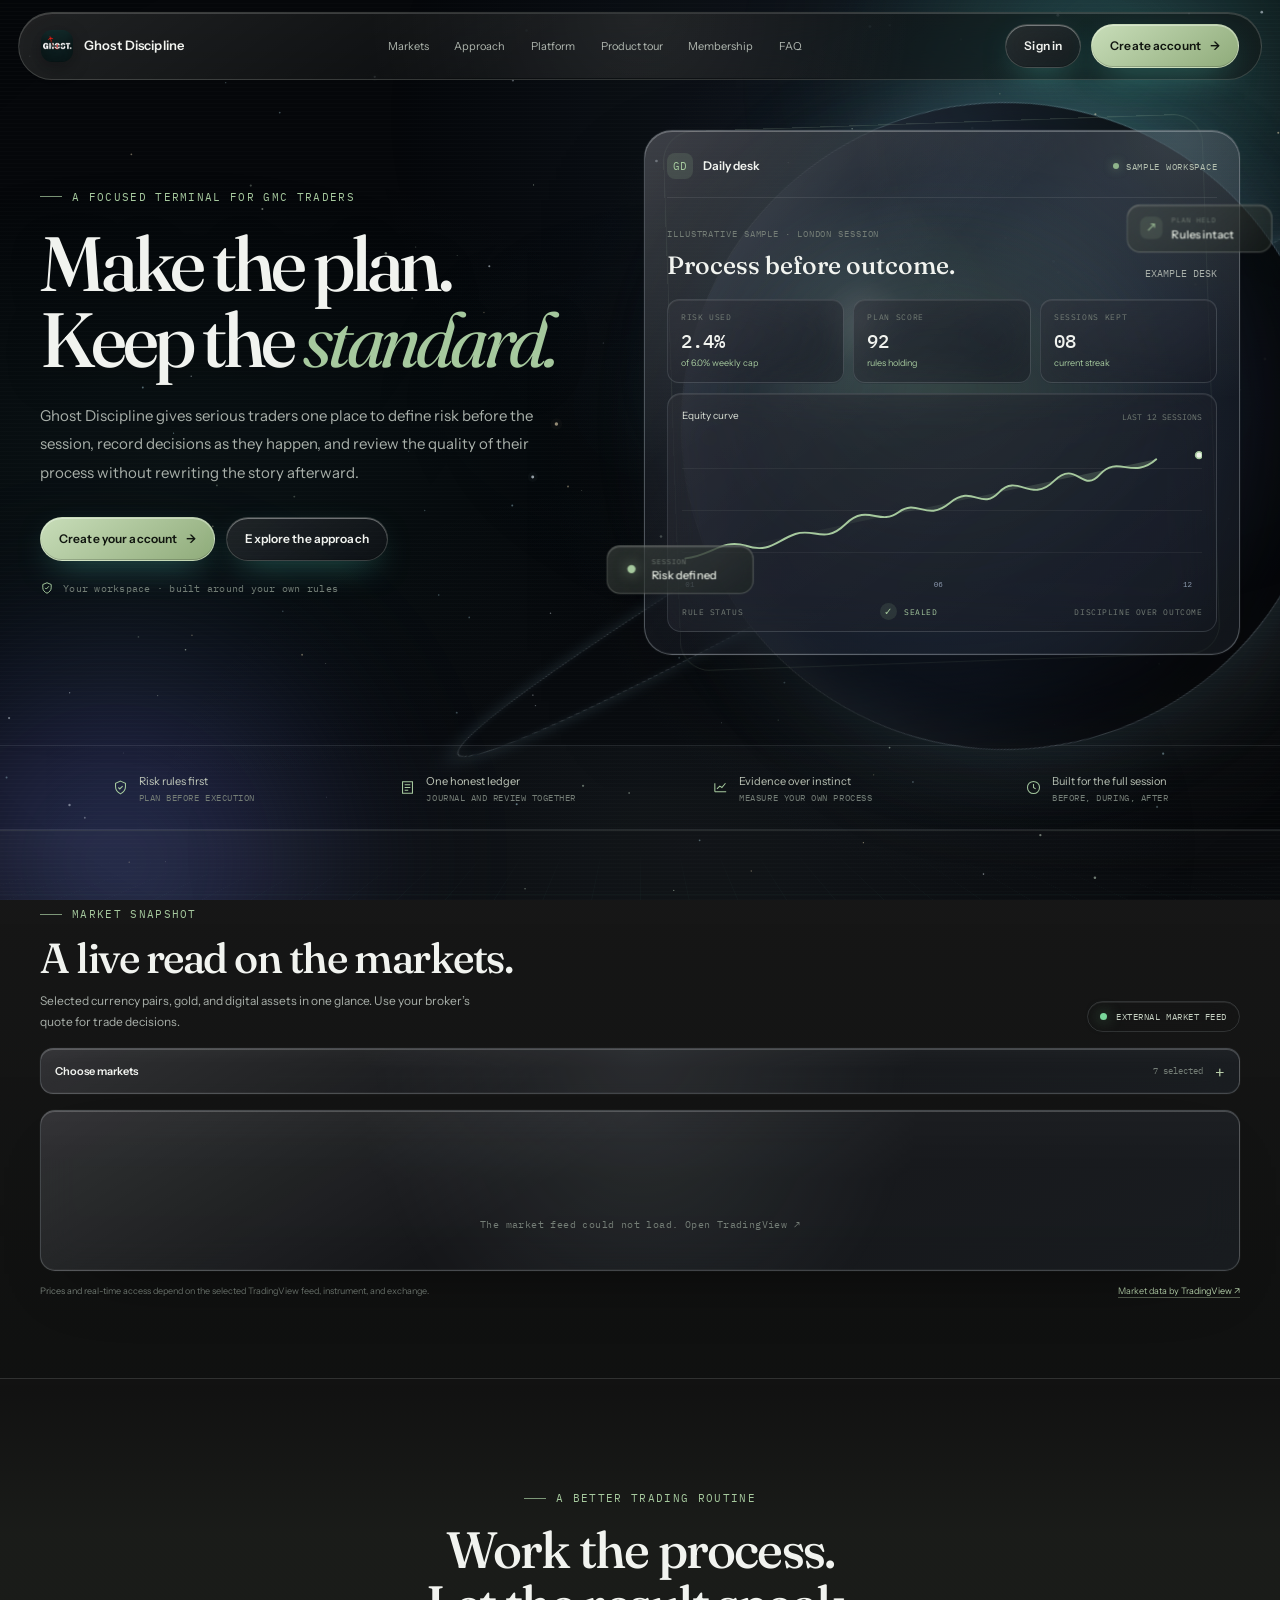
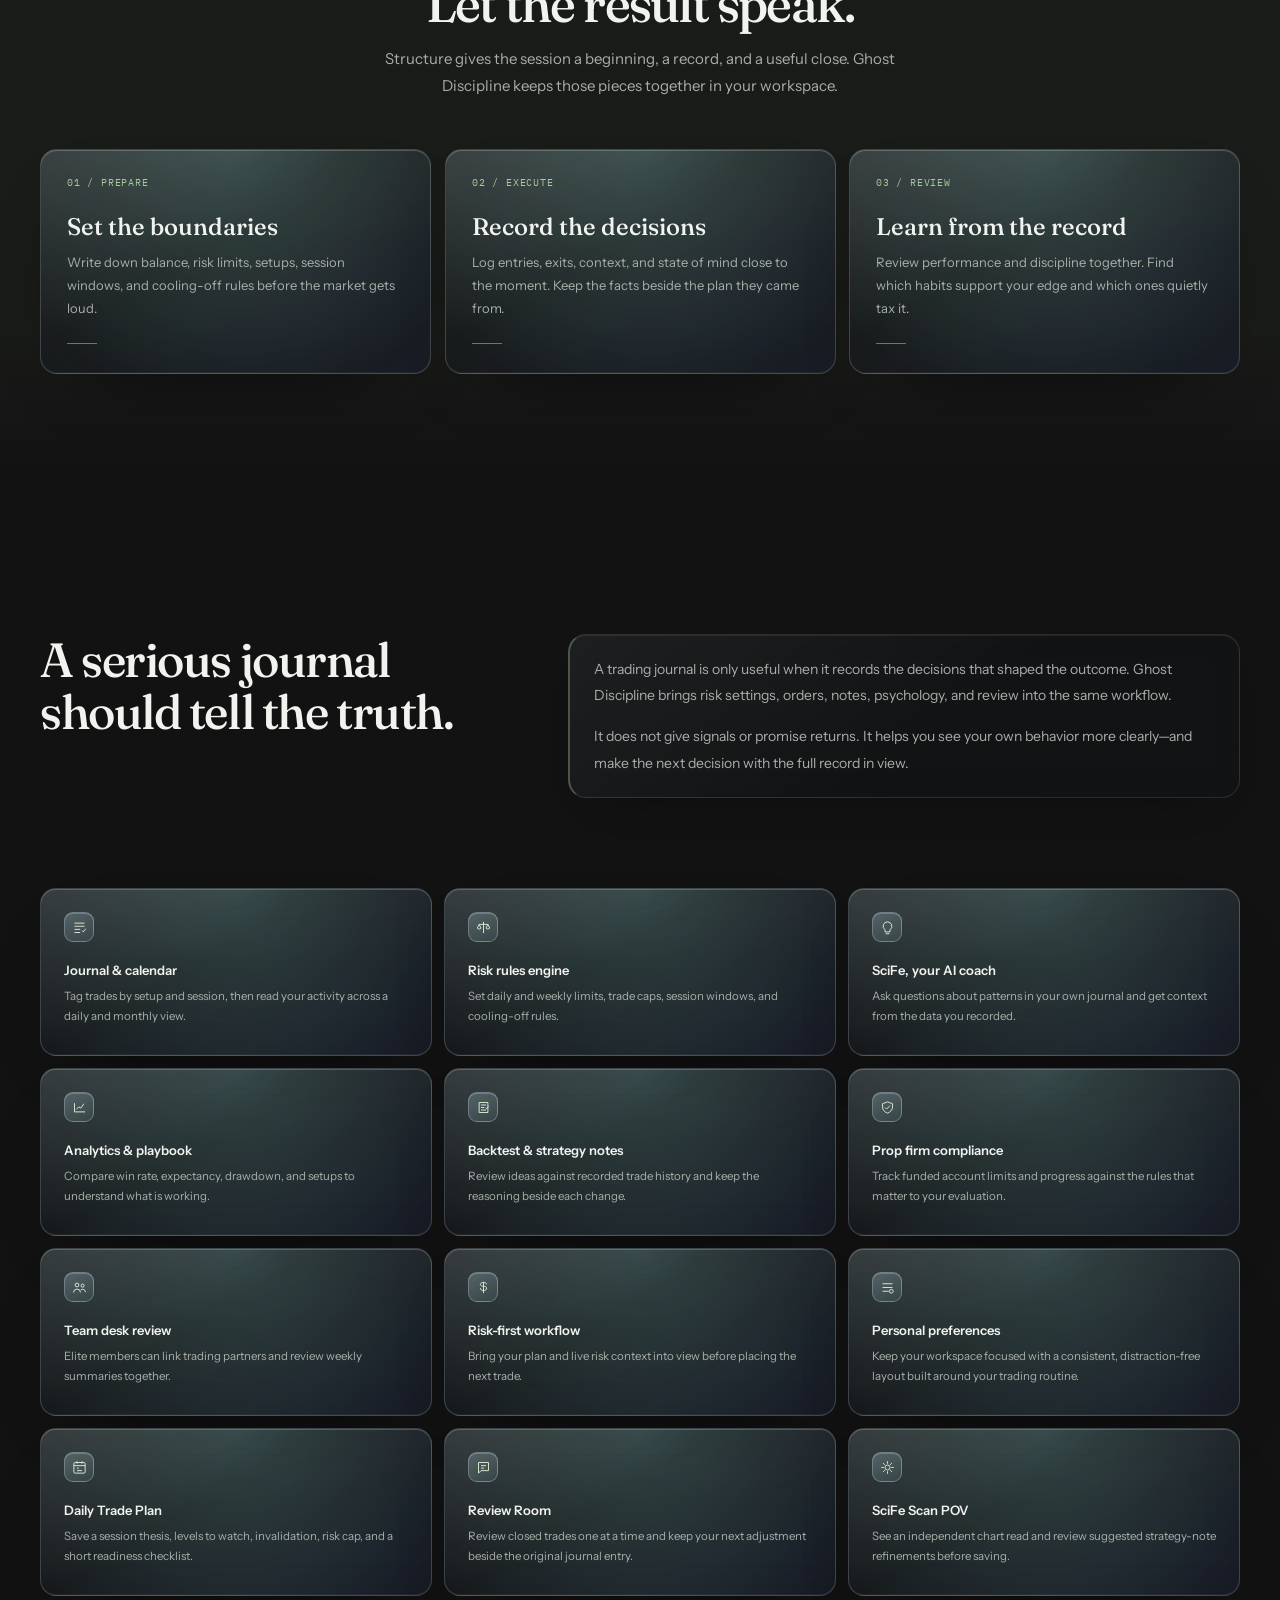
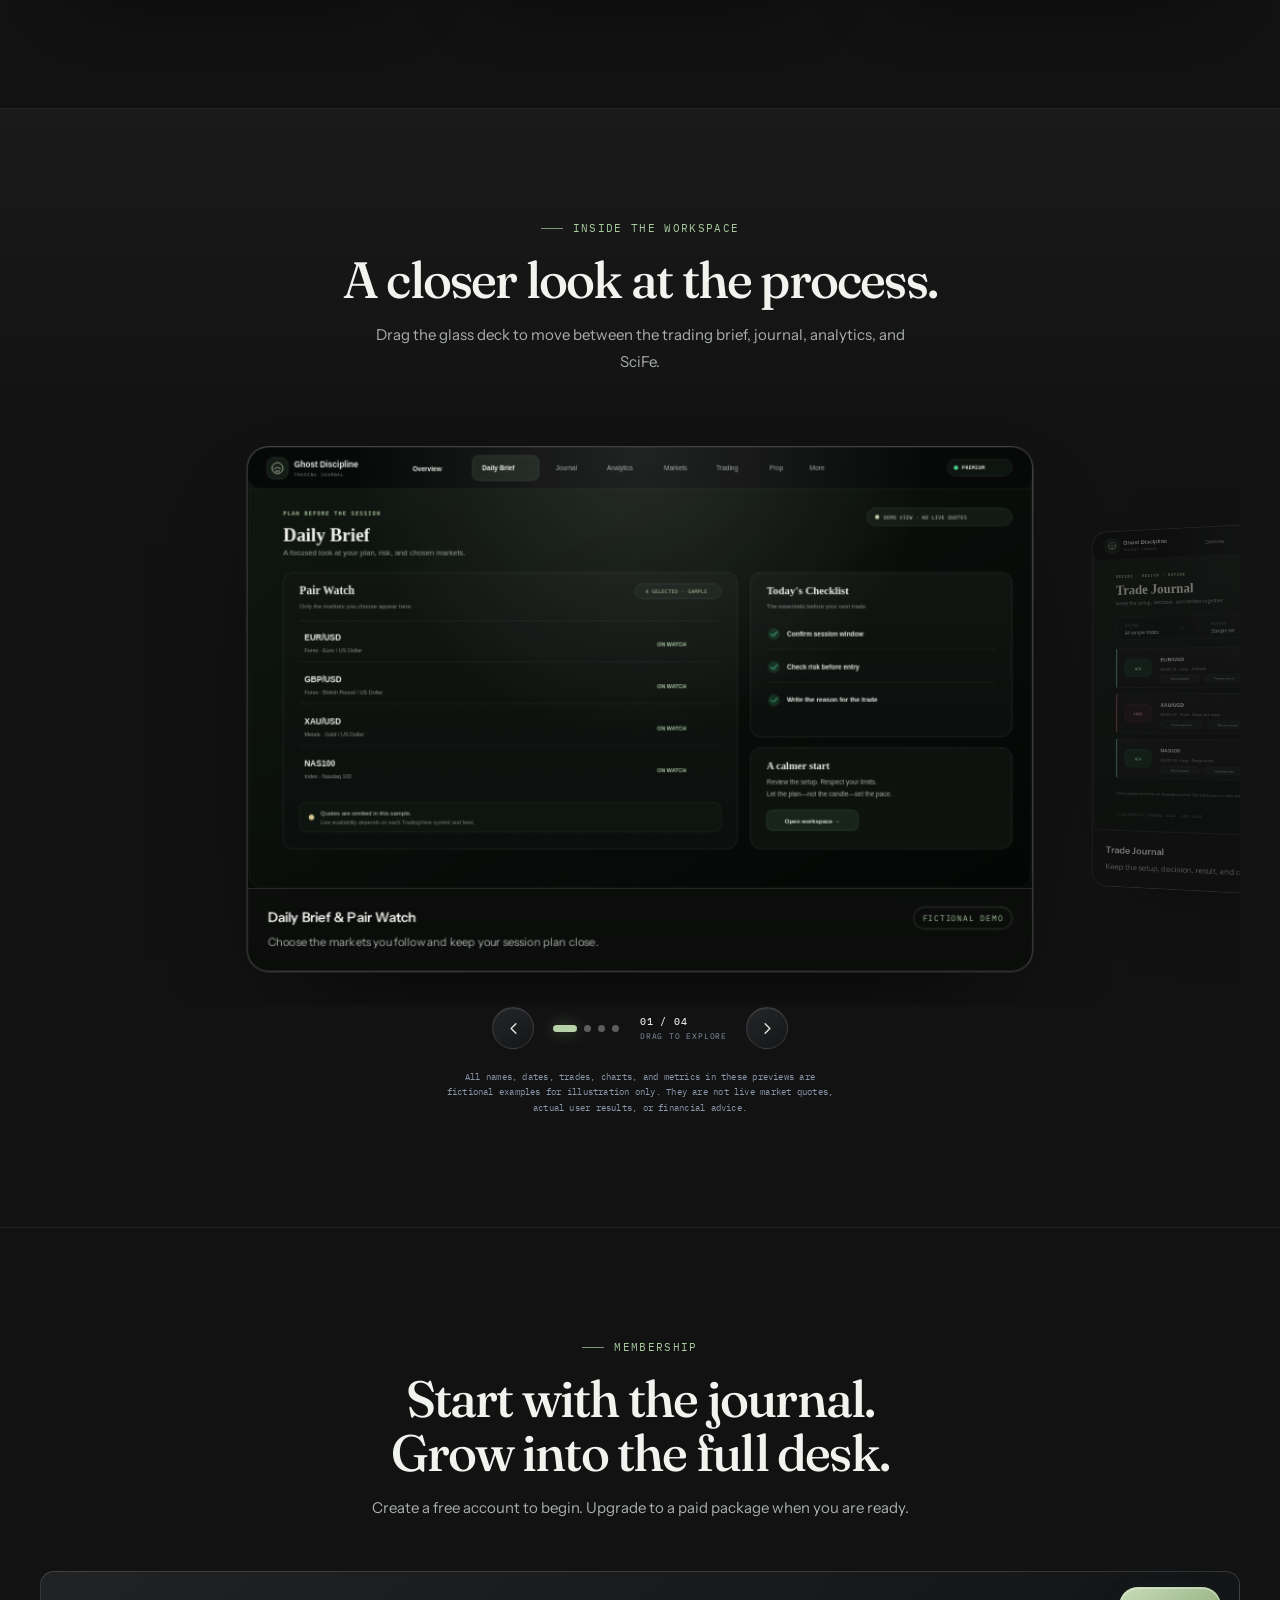
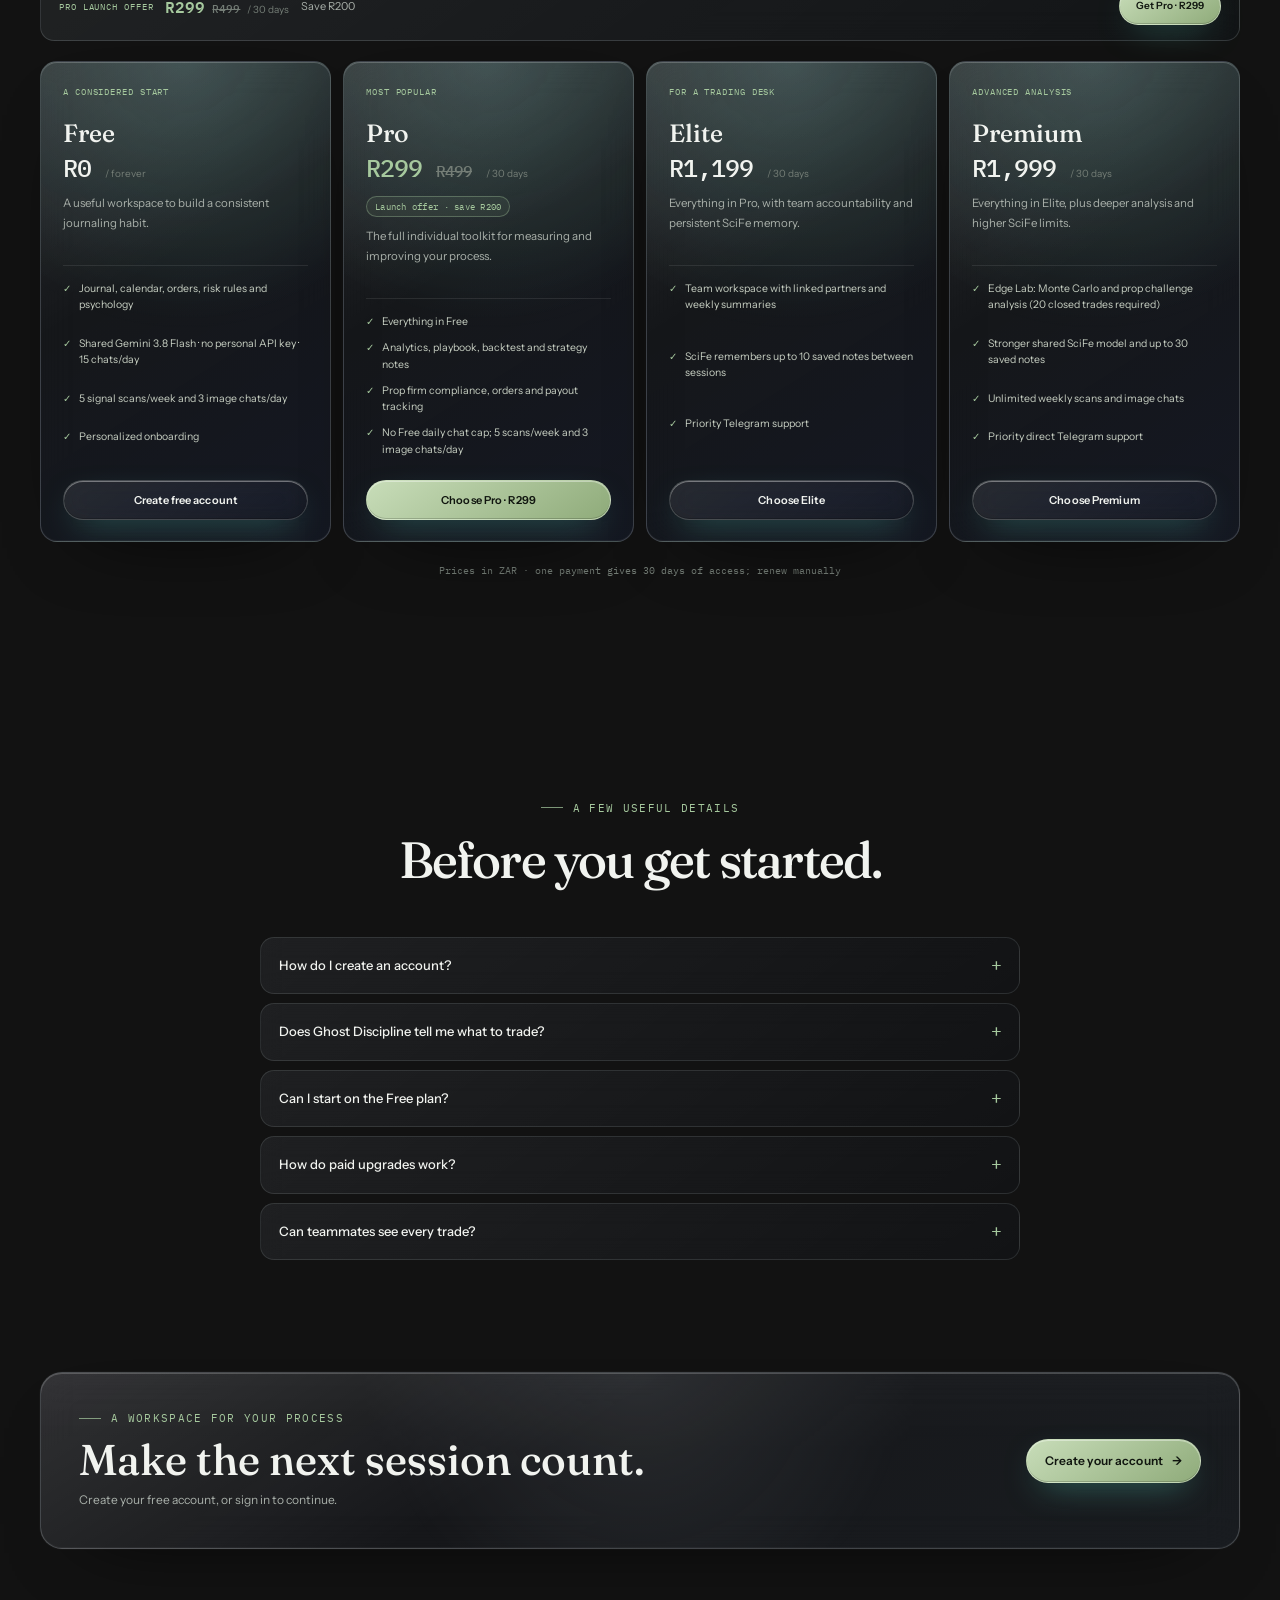
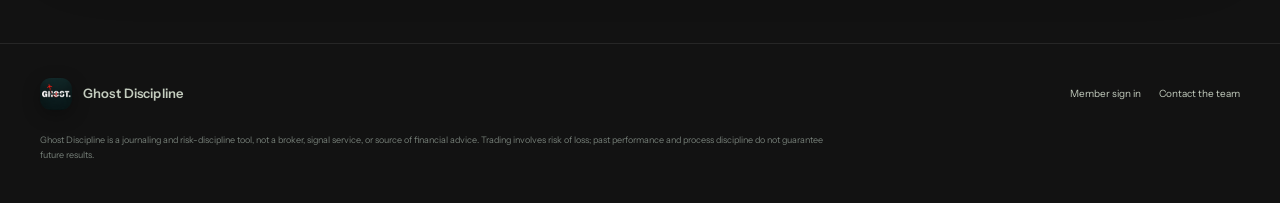
==== commit a63b9690: "Add cinematic 3D background and glass UI across portal incl. SciFe" ====
--- a/index.html
+++ b/index.html
@@ -355,6 +355,8 @@
       .hero::before,.hero-celestial{animation:none!important}
     }
   </style>
+<link rel="stylesheet" href="gd-portal-theme.css">
+<script defer src="gd-portal-theme.js"></script>
 </head>
 <body>
   <canvas class="space-field" id="spaceField" aria-hidden="true"></canvas>
--- a/gd-portal-theme.css
+++ b/gd-portal-theme.css
@@ -0,0 +1,58 @@
+/* Ghost Discipline — shared portal theme: cinematic 3D background + glass surfaces.
+   Loaded by index, app, scife, welcome and admin. Safe to remove: delete the <link> and <script> tags. */
+:root{--gdx-teal:94,234,212;--gdx-indigo:124,140,255;--gdx-face:rgba(8,12,19,.42);--gdx-edge:rgba(221,232,238,.2)}
+
+/* ---------- Background: base glow + 3D perspective floor + vignette (starfield canvas sits above) ---------- */
+#gdxBg{position:fixed;inset:0;z-index:-2;overflow:hidden;pointer-events:none;background:#05070a;contain:strict}
+#gdxBg .gdx-glow{position:absolute;border-radius:50%;filter:blur(70px);will-change:transform;transition:transform .5s cubic-bezier(.2,.7,.2,1)}
+#gdxBg .a{width:62vmax;height:62vmax;right:-18vmax;top:-26vmax;background:radial-gradient(closest-side,rgba(var(--gdx-teal),.30),transparent 70%);transform:translate3d(calc(var(--px,0)*-26px),calc(var(--py,0)*-18px),0);animation:gdxDriftA 26s ease-in-out infinite alternate}
+#gdxBg .b{width:66vmax;height:66vmax;left:-24vmax;bottom:-30vmax;background:radial-gradient(closest-side,rgba(var(--gdx-indigo),.34),transparent 70%);transform:translate3d(calc(var(--px,0)*30px),calc(var(--py,0)*22px),0);animation:gdxDriftB 32s ease-in-out infinite alternate}
+#gdxBg .gdx-grid{position:absolute;left:-50%;right:-50%;bottom:-8%;height:62%;opacity:.5;transform-origin:50% 100%;transform:perspective(620px) rotateX(64deg) translate3d(calc(var(--px,0)*18px),0,0);
+  background-image:linear-gradient(rgba(var(--gdx-teal),.16) 1px,transparent 1px),linear-gradient(90deg,rgba(var(--gdx-teal),.12) 1px,transparent 1px);background-size:64px 64px;
+  -webkit-mask-image:linear-gradient(to top,#000 0%,transparent 78%);mask-image:linear-gradient(to top,#000 0%,transparent 78%);animation:gdxFloor 14s linear infinite}
+#gdxBg .gdx-vig{position:absolute;inset:0;background:radial-gradient(120% 120% at 50% 50%,transparent 52%,rgba(0,0,0,.72)),repeating-linear-gradient(0deg,rgba(255,255,255,.014) 0 1px,transparent 1px 4px)}
+@keyframes gdxDriftA{to{margin:6vmax 0 0 -5vmax}}
+@keyframes gdxDriftB{to{margin:-5vmax 0 0 6vmax}}
+@keyframes gdxFloor{to{background-position:0 64px,0 0}}
+.space-field{position:fixed;inset:0;z-index:-1;display:block;width:100%;height:100%;pointer-events:none}
+/* let the background show through pages that paint their own body backdrop */
+html[data-gdx]:not([data-theme="light"]),html[data-gdx]:not([data-theme="light"]) body{background:transparent!important}
+html[data-gdx]:not([data-theme="light"]) #authScreen{background:transparent!important}
+html[data-gdx]:not([data-theme="light"]) :is(.auth-video-vignette,.auth-vignette,.auth-video){opacity:0!important}
+html[data-gdx]:not([data-theme="light"]) :is(.bg-video,.bg-video-tint,[class*="bg-video"]){opacity:.0!important}
+
+/* ---------- Glass: pages / cards / modals / menus ---------- */
+html:not([data-theme="light"]) :is(.card,.auth-card,.package-card,.eq-dark-card,.quick-scife-modal,.onboarding-modal,.sneak-peek-modal,.pf-archive-card,.gd-load-data-card,.gate-card,.journey-rank-panel,.hero-stat,.empty-state,.team-card-row,.sneak-peek-chart-card,.overview-filter-menu,.desktop-nav-menu,.pe-card,.pe-tile,.eq-stat,.rc-stat,.remember-box,.watch-custom-box,.sig-card,.provider-card,.sig-console-card,.sig-result-card,.sig-error-card,.prompt-card,.settings-pane,.chart-lightbox-modal,.method-card,.feature,.plan){
+  background-color:var(--gdx-face)!important;
+  background-image:linear-gradient(148deg,rgba(255,255,255,.13),rgba(255,255,255,.03) 42%,rgba(var(--gdx-indigo),.07)),radial-gradient(420px circle at var(--gx,50%) var(--gy,0%),rgba(var(--gdx-teal),.13),transparent 62%)!important;
+  border-color:var(--gdx-edge)!important;
+  -webkit-backdrop-filter:blur(18px) saturate(150%)!important;backdrop-filter:blur(18px) saturate(150%)!important;
+  box-shadow:inset 0 1px rgba(255,255,255,.2),inset 0 -1px rgba(255,255,255,.045),0 30px 80px -50px rgba(0,0,0,.96)!important}
+
+/* ---------- Glass: buttons (secondary/ghost get full glass, primary keeps its colour + gets a gloss edge) ---------- */
+html:not([data-theme="light"]) :is(.btn-ghost,.icon-btn,.tab-btn,.side-navbtn,.auth-social-btn,.side-reset-btn,.card-expand-btn,.ai-refresh-btn,.mic-btn,.quick-chip,.sig-copy-btn,.sig-overlay-toggle):not(.active):not(.on):not([aria-selected="true"]){
+  background-color:rgba(255,255,255,.07)!important;
+  background-image:linear-gradient(180deg,rgba(255,255,255,.17),rgba(255,255,255,.02))!important;
+  border-color:rgba(255,255,255,.2)!important;
+  -webkit-backdrop-filter:blur(14px) saturate(160%)!important;backdrop-filter:blur(14px) saturate(160%)!important;
+  box-shadow:inset 0 1px rgba(255,255,255,.3),0 10px 30px -18px rgba(0,0,0,.9)!important}
+html:not([data-theme="light"]) :is(.tab-btn,.side-navbtn,.quick-chip).active,
+html:not([data-theme="light"]) :is(.tab-btn,.side-navbtn,.quick-chip).on,
+html:not([data-theme="light"]) :is(.tab-btn,.side-navbtn)[aria-selected="true"]{
+  background-color:rgba(var(--gdx-teal),.16)!important;background-image:linear-gradient(180deg,rgba(255,255,255,.2),rgba(255,255,255,.02))!important;
+  border-color:rgba(var(--gdx-teal),.5)!important;-webkit-backdrop-filter:blur(14px) saturate(160%)!important;backdrop-filter:blur(14px) saturate(160%)!important;
+  box-shadow:inset 0 1px rgba(255,255,255,.34),0 0 24px -6px rgba(var(--gdx-teal),.45)!important}
+:is(.btn,.send-btn,.boot-enter-btn,.btn-primary,button[type="submit"]){box-shadow:inset 0 1px rgba(255,255,255,.38),inset 0 -1px rgba(0,0,0,.18),0 12px 34px -14px rgba(var(--gdx-teal),.55)}
+html:not([data-theme="light"]) :is(input:not([type=checkbox]):not([type=radio]):not([type=range]),select,textarea){
+  background-color:rgba(255,255,255,.055)!important;border-color:rgba(255,255,255,.18)!important;
+  -webkit-backdrop-filter:blur(12px) saturate(150%);backdrop-filter:blur(12px) saturate(150%);box-shadow:inset 0 1px rgba(255,255,255,.12)}
+
+/* ---------- 3D tilt on hover (mouse devices only) ---------- */
+@media (hover:hover) and (pointer:fine){
+  :is(.package-card,.hero-stat,.prompt-card,.provider-card,.sig-card,.pe-tile,.eq-dark-card,.pf-archive-card,.method-card,.feature,.plan):hover{
+    transform:perspective(1100px) rotateX(var(--tx,0deg)) rotateY(var(--ty,0deg)) translateY(-3px) translateZ(6px)!important;transition:transform .18s ease-out,box-shadow .3s}
+}
+@media (max-width:720px){#gdxBg .gdx-glow{filter:blur(50px)}#gdxBg .gdx-grid{opacity:.35}
+  html:not([data-theme="light"]) :is(.card,.auth-card,.package-card,.sig-card,.prompt-card){-webkit-backdrop-filter:blur(12px)!important;backdrop-filter:blur(12px)!important}}
+@media (prefers-reduced-motion:reduce){#gdxBg .gdx-glow,#gdxBg .gdx-grid{animation:none!important;transition:none!important}}
+html.motion-reduced #gdxBg .gdx-glow,html.motion-reduced #gdxBg .gdx-grid{animation:none!important;transition:none!important}
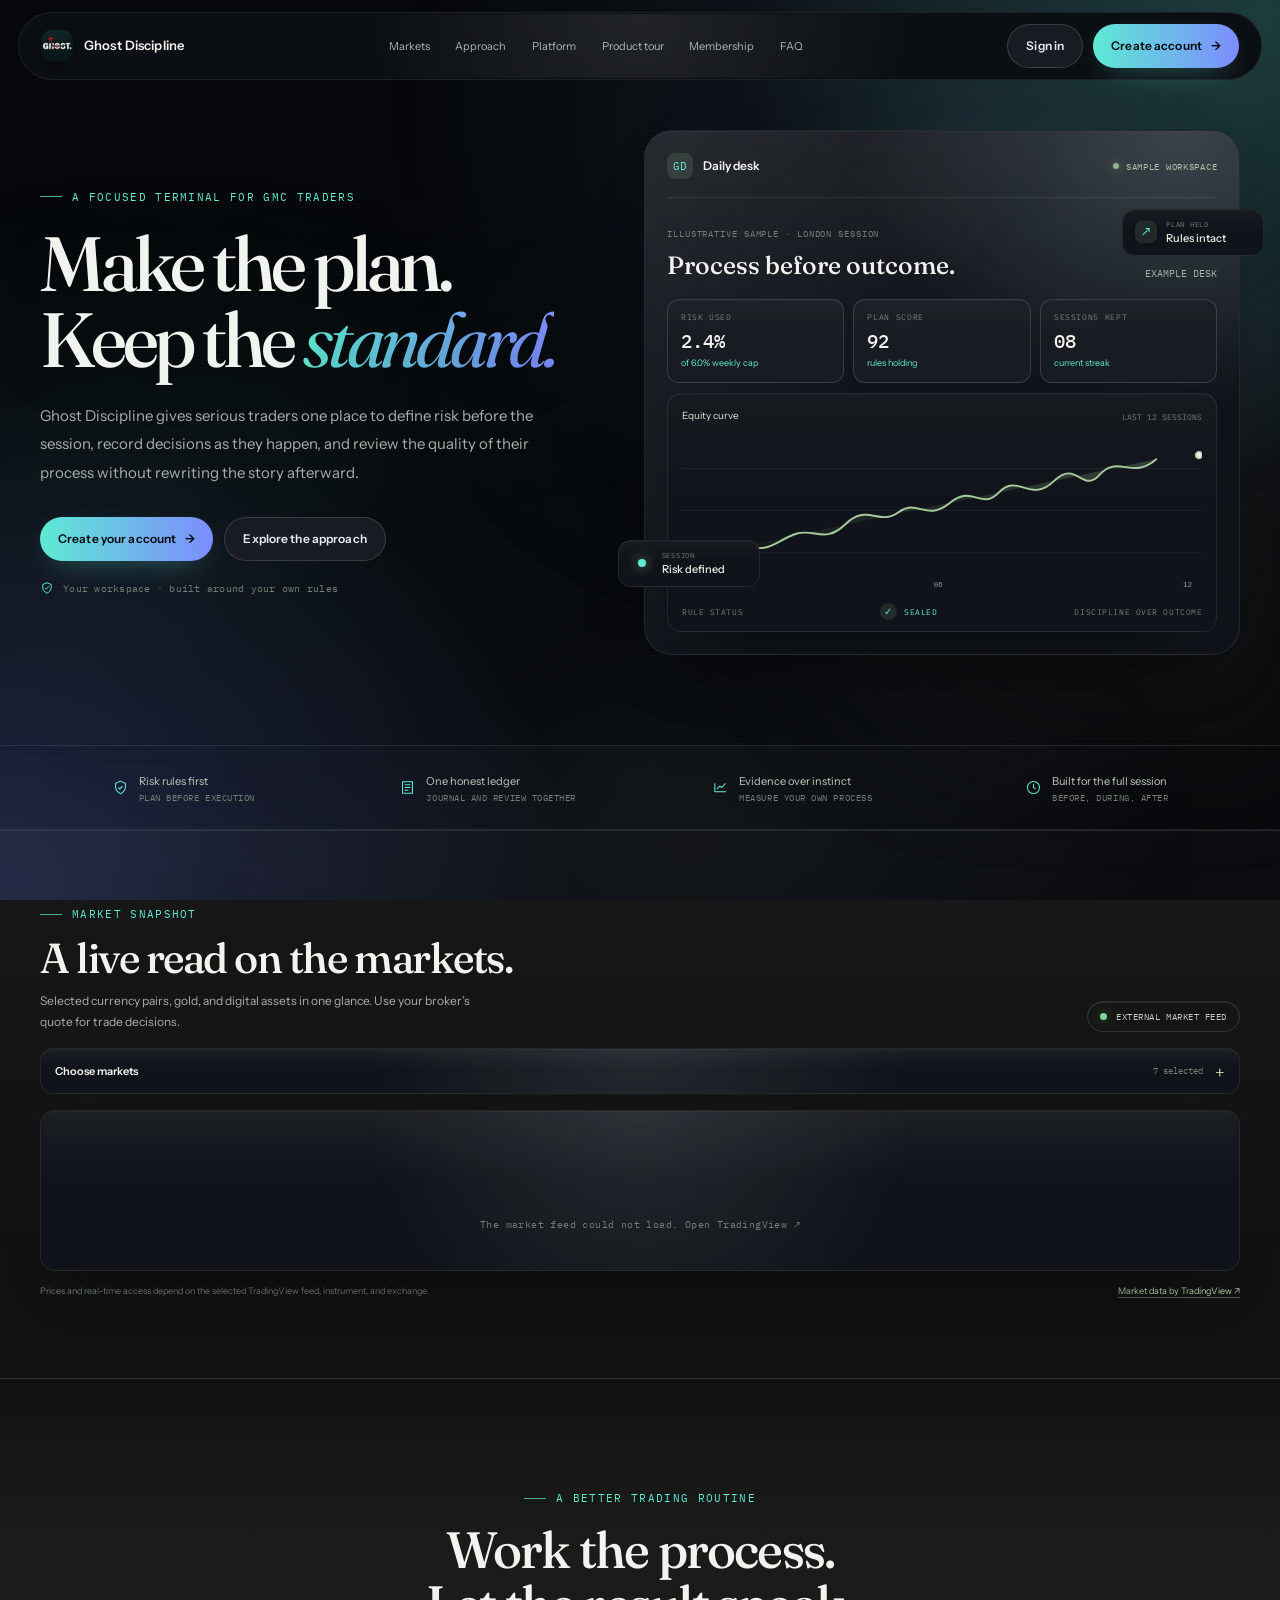
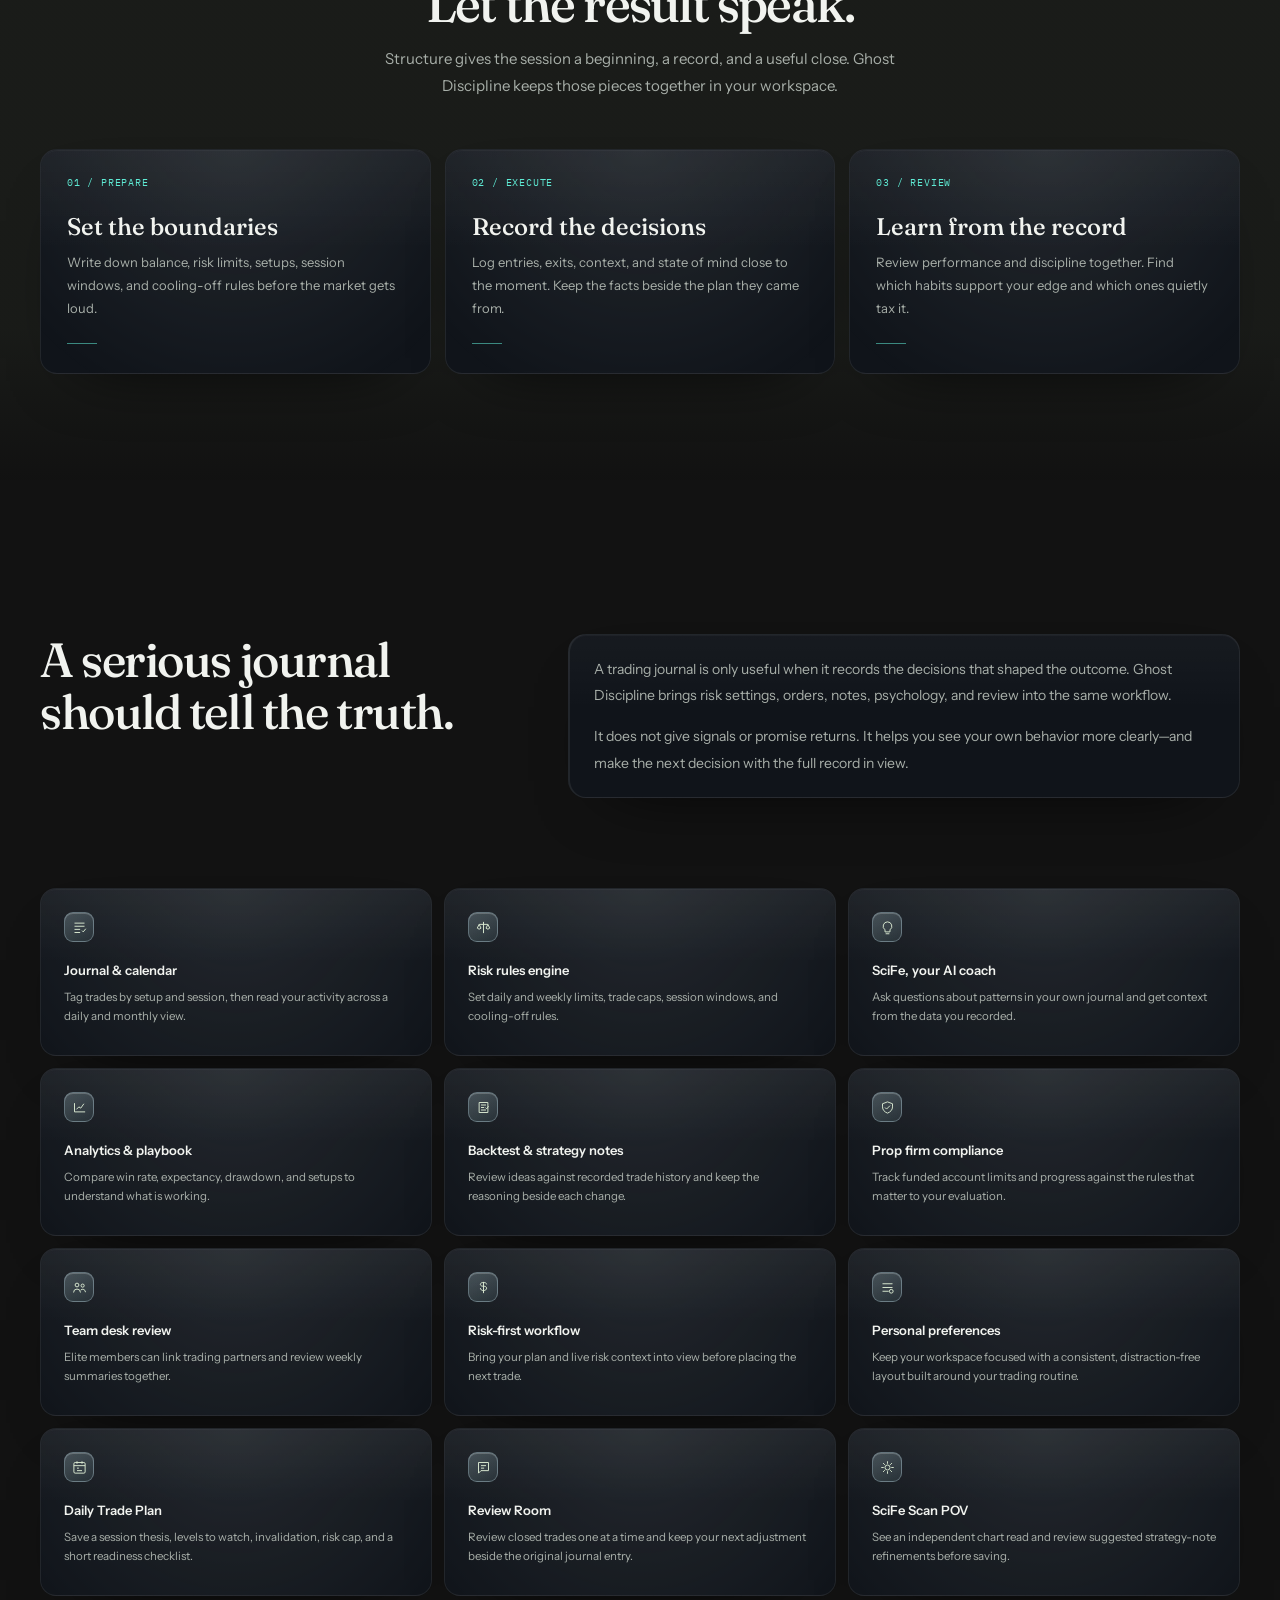
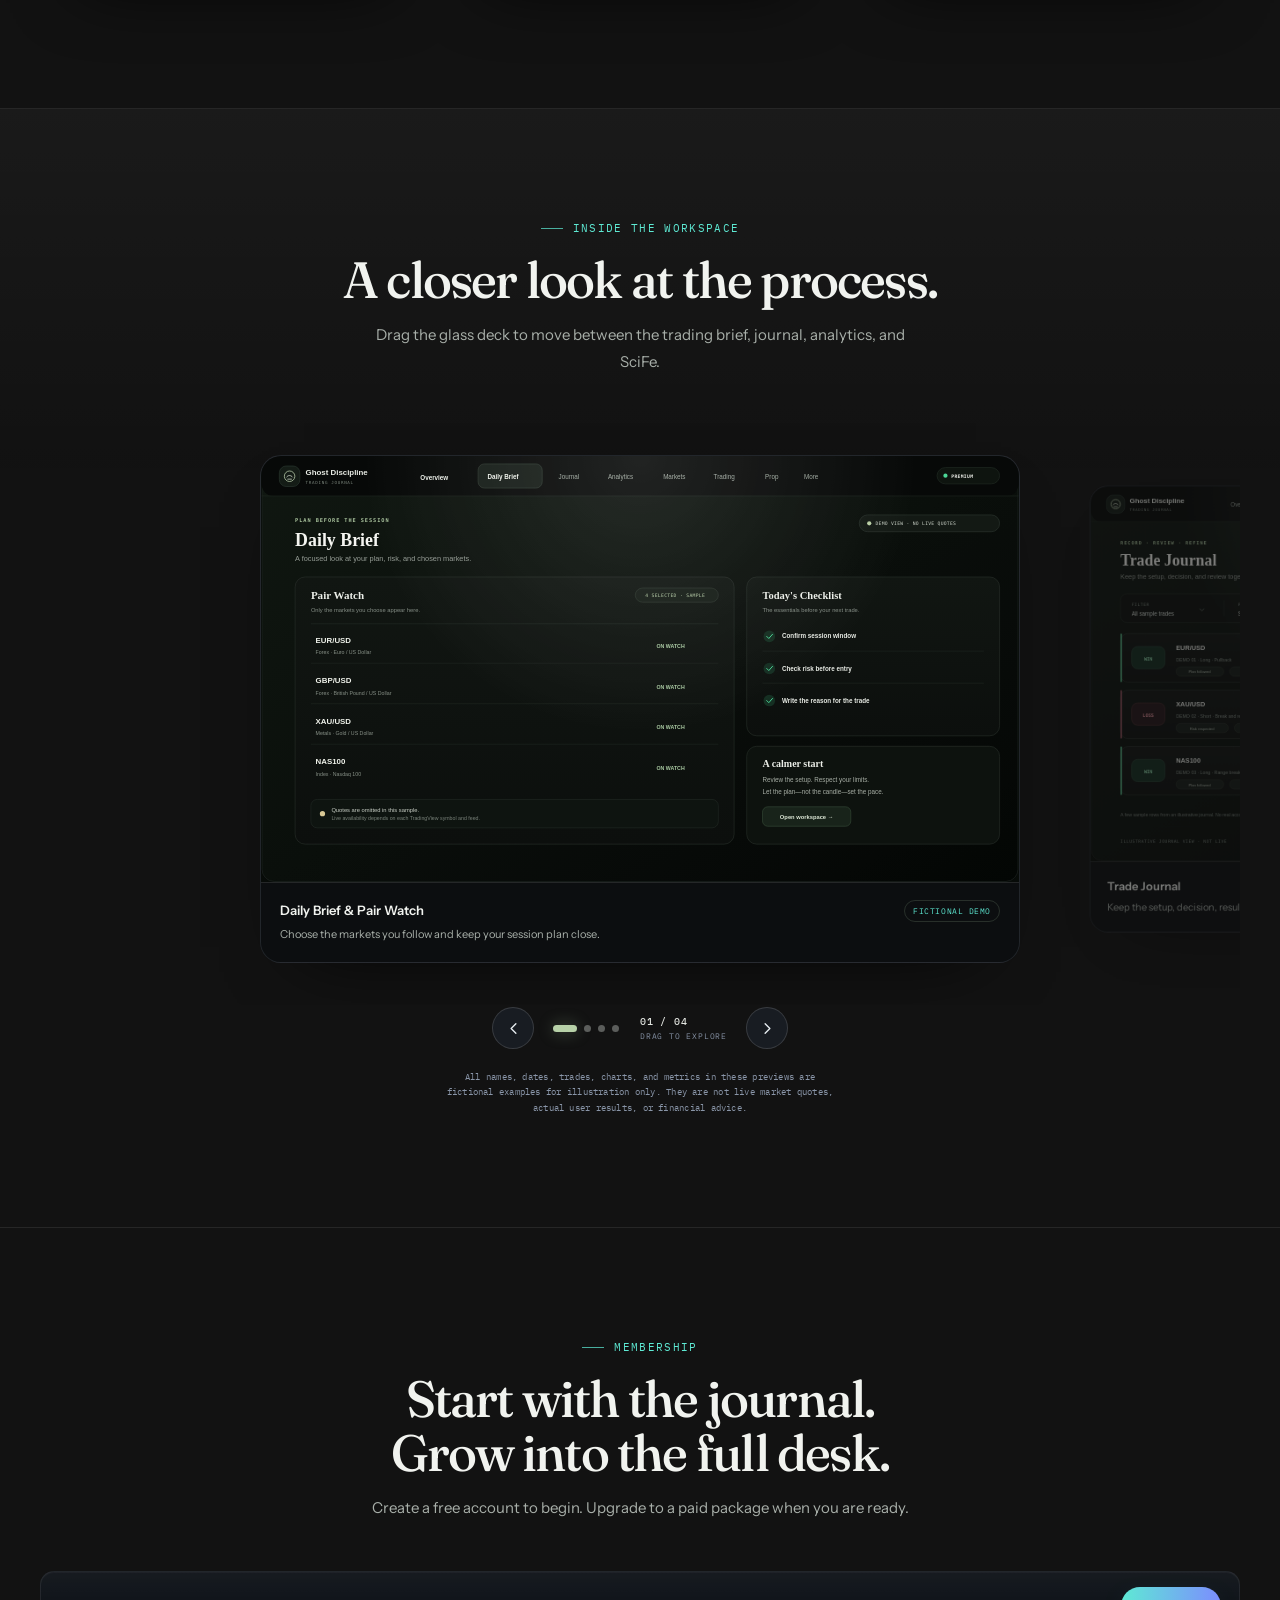
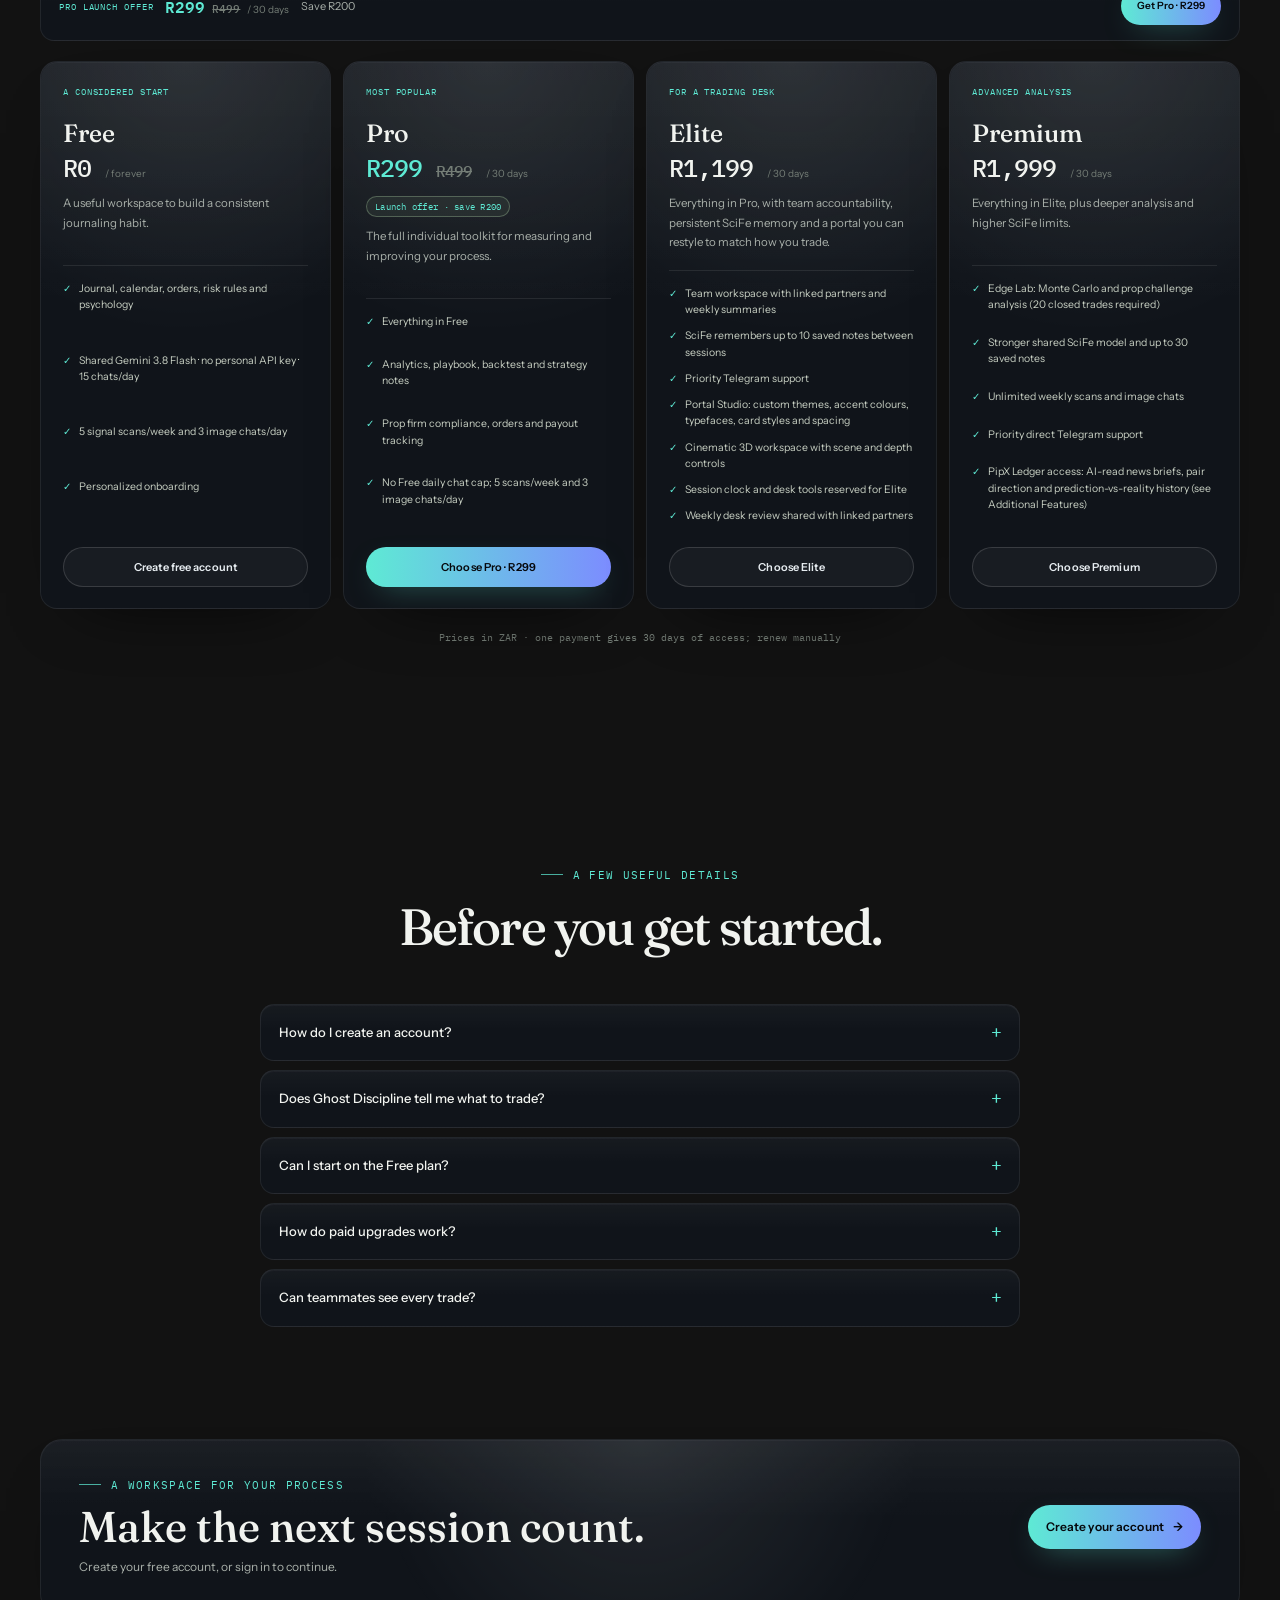
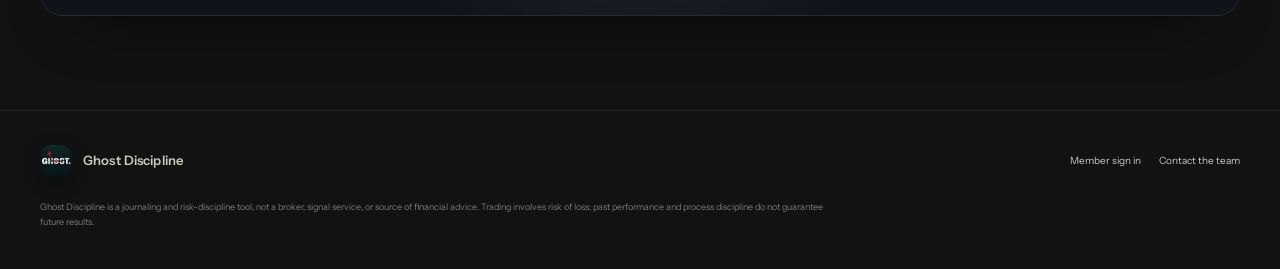
==== commit 115afb91: "Elite Portal Studio, richer Elite/Premium copy, Additional Features page with Premium-only PipX Ledg" ====
--- a/index.html
+++ b/index.html
@@ -447,8 +447,8 @@
     <section class="section membership" id="membership"><div class="wrap"><div class="section-head"><div class="eyebrow">Membership</div><h2>Start with the journal.<br>Grow into the full desk.</h2><p>Create a free account to begin. Upgrade to a paid package when you are ready.</p></div><div class="pro-offer-banner"><div class="pro-offer-copy"><span class="pro-offer-label">Pro launch offer</span><div class="pro-offer-price"><strong>R299</strong><del>R499</del><small>/ 30 days</small></div><span class="pro-offer-savings">Save R200</span></div><a class="btn btn-primary" href="app.html?signin=1&amp;signup=1&amp;plan=pro">Get Pro · R299</a></div><div class="plans">
       <article class="plan"><div class="plan-label">A considered start</div><h3>Free</h3><div class="price">R0 <small>/ forever</small></div><p>A useful workspace to build a consistent journaling habit.</p><ul><li>Journal, calendar, orders, risk rules and psychology</li><li>Shared Gemini 3.8 Flash · no personal API key · 15 chats/day</li><li>5 signal scans/week and 3 image chats/day</li><li>Personalized onboarding</li></ul><a class="btn btn-quiet" href="app.html?signin=1&amp;signup=1">Create free account</a></article>
 <article class="plan featured"><div class="plan-label">Most popular</div><h3>Pro</h3><div class="price"><span class="pro-launch-current">R299</span> <del class="pro-launch-original" aria-label="Regular price: R499">R499</del> <small>/ 30 days</small><br><span class="pro-launch-badge">Launch offer · save R200</span></div><p>The full individual toolkit for measuring and improving your process.</p><ul><li>Everything in Free</li><li>Analytics, playbook, backtest and strategy notes</li><li>Prop firm compliance, orders and payout tracking</li><li>No Free daily chat cap; 5 scans/week and 3 image chats/day</li></ul><a class="btn btn-primary" href="app.html?signin=1&amp;signup=1&amp;plan=pro">Choose Pro · R299</a></article>
-<article class="plan"><div class="plan-label">For a trading desk</div><h3>Elite</h3><div class="price">R1,199 <small>/ 30 days</small></div><p>Everything in Pro, with team accountability and persistent SciFe memory.</p><ul><li>Team workspace with linked partners and weekly summaries</li><li>SciFe remembers up to 10 saved notes between sessions</li><li>Priority Telegram support</li></ul><a class="btn btn-quiet" href="app.html?signin=1&amp;signup=1&amp;plan=elite">Choose Elite</a></article>
-<article class="plan"><div class="plan-label">Advanced analysis</div><h3>Premium</h3><div class="price">R1,999 <small>/ 30 days</small></div><p>Everything in Elite, plus deeper analysis and higher SciFe limits.</p><ul><li>Edge Lab: Monte Carlo and prop challenge analysis (20 closed trades required)</li><li>Stronger shared SciFe model and up to 30 saved notes</li><li>Unlimited weekly scans and image chats</li><li>Priority direct Telegram support</li></ul><a class="btn btn-quiet" href="app.html?signin=1&amp;signup=1&amp;plan=premium">Choose Premium</a></article>
+<article class="plan"><div class="plan-label">For a trading desk</div><h3>Elite</h3><div class="price">R1,199 <small>/ 30 days</small></div><p>Everything in Pro, with team accountability, persistent SciFe memory and a portal you can restyle to match how you trade.</p><ul><li>Team workspace with linked partners and weekly summaries</li><li>SciFe remembers up to 10 saved notes between sessions</li><li>Priority Telegram support</li><li>Portal Studio: custom themes, accent colours, typefaces, card styles and spacing</li><li>Cinematic 3D workspace with scene and depth controls</li><li>Session clock and desk tools reserved for Elite</li><li>Weekly desk review shared with linked partners</li></ul><a class="btn btn-quiet" href="app.html?signin=1&amp;signup=1&amp;plan=elite">Choose Elite</a></article>
+<article class="plan"><div class="plan-label">Advanced analysis</div><h3>Premium</h3><div class="price">R1,999 <small>/ 30 days</small></div><p>Everything in Elite, plus deeper analysis and higher SciFe limits.</p><ul><li>Edge Lab: Monte Carlo and prop challenge analysis (20 closed trades required)</li><li>Stronger shared SciFe model and up to 30 saved notes</li><li>Unlimited weekly scans and image chats</li><li>Priority direct Telegram support</li><li>PipX Ledger access: AI-read news briefs, pair direction and prediction-vs-reality history (see Additional Features)</li></ul><a class="btn btn-quiet" href="app.html?signin=1&amp;signup=1&amp;plan=premium">Choose Premium</a></article>
 </div><p class="membership-note">Prices in ZAR · one payment gives 30 days of access; renew manually</p></div></section>
 
     <section class="section" id="faq"><div class="wrap"><div class="section-head"><div class="eyebrow">A few useful details</div><h2>Before you get started.</h2></div><div class="faq">
--- a/gd-portal-theme.css
+++ b/gd-portal-theme.css
@@ -1,58 +1,121 @@
-/* Ghost Discipline — shared portal theme: cinematic 3D background + glass surfaces.
+/* Ghost Discipline — shared portal theme.
+   Default look: near-black base + teal glow (top-right) + indigo glow (bottom-left), INK surfaces (solid, matte, no blur).
+   3D workspace is opt-in (Elite and up) and only adds html[data-gd3d="on"] rules at the bottom.
    Loaded by index, app, scife, welcome and admin. Safe to remove: delete the <link> and <script> tags. */
-:root{--gdx-teal:94,234,212;--gdx-indigo:124,140,255;--gdx-face:rgba(8,12,19,.42);--gdx-edge:rgba(221,232,238,.2)}
+:root{--gdx-teal:94,234,212;--gdx-indigo:124,140,255;
+  --ink-bg:#05070a;--ink-rgb:11,14,19;--ink-a:1;--ink-card-rgb:16,20,26;--ink-tile-rgb:24,28,34;
+  --ink-line:rgba(255,255,255,.075);--ink-line-hi:rgba(255,255,255,.14)}
 
-/* ---------- Background: base glow + 3D perspective floor + vignette (starfield canvas sits above) ---------- */
-#gdxBg{position:fixed;inset:0;z-index:-2;overflow:hidden;pointer-events:none;background:#05070a;contain:strict}
-#gdxBg .gdx-glow{position:absolute;border-radius:50%;filter:blur(70px);will-change:transform;transition:transform .5s cubic-bezier(.2,.7,.2,1)}
-#gdxBg .a{width:62vmax;height:62vmax;right:-18vmax;top:-26vmax;background:radial-gradient(closest-side,rgba(var(--gdx-teal),.30),transparent 70%);transform:translate3d(calc(var(--px,0)*-26px),calc(var(--py,0)*-18px),0);animation:gdxDriftA 26s ease-in-out infinite alternate}
-#gdxBg .b{width:66vmax;height:66vmax;left:-24vmax;bottom:-30vmax;background:radial-gradient(closest-side,rgba(var(--gdx-indigo),.34),transparent 70%);transform:translate3d(calc(var(--px,0)*30px),calc(var(--py,0)*22px),0);animation:gdxDriftB 32s ease-in-out infinite alternate}
-#gdxBg .gdx-grid{position:absolute;left:-50%;right:-50%;bottom:-8%;height:62%;opacity:.5;transform-origin:50% 100%;transform:perspective(620px) rotateX(64deg) translate3d(calc(var(--px,0)*18px),0,0);
-  background-image:linear-gradient(rgba(var(--gdx-teal),.16) 1px,transparent 1px),linear-gradient(90deg,rgba(var(--gdx-teal),.12) 1px,transparent 1px);background-size:64px 64px;
-  -webkit-mask-image:linear-gradient(to top,#000 0%,transparent 78%);mask-image:linear-gradient(to top,#000 0%,transparent 78%);animation:gdxFloor 14s linear infinite}
-#gdxBg .gdx-vig{position:absolute;inset:0;background:radial-gradient(120% 120% at 50% 50%,transparent 52%,rgba(0,0,0,.72)),repeating-linear-gradient(0deg,rgba(255,255,255,.014) 0 1px,transparent 1px 4px)}
-@keyframes gdxDriftA{to{margin:6vmax 0 0 -5vmax}}
-@keyframes gdxDriftB{to{margin:-5vmax 0 0 6vmax}}
-@keyframes gdxFloor{to{background-position:0 64px,0 0}}
-.space-field{position:fixed;inset:0;z-index:-1;display:block;width:100%;height:100%;pointer-events:none}
-/* let the background show through pages that paint their own body backdrop */
+/* ---------- Background (matches the reference frame) ---------- */
+#gdxBg{position:fixed;inset:0;z-index:-2;overflow:hidden;pointer-events:none;contain:strict;background-color:var(--ink-bg);
+  background-image:
+    radial-gradient(120% 120% at 50% 50%,transparent 55%,rgba(0,0,0,.65)),
+    repeating-linear-gradient(0deg,rgba(255,255,255,.013) 0 1px,transparent 1px 4px),
+    radial-gradient(60vmax 52vmax at 100% 0%,rgba(var(--gdx-teal),.22),transparent 70%),
+    radial-gradient(64vmax 56vmax at 0% 100%,rgba(var(--gdx-indigo),.25),transparent 70%)}
+#gdxBg i{display:none}
+/* the old drifting starfield is part of the 3D feature now, never shown by default */
+.space-field{display:none!important}
 html[data-gdx]:not([data-theme="light"]),html[data-gdx]:not([data-theme="light"]) body{background:transparent!important}
 html[data-gdx]:not([data-theme="light"]) #authScreen{background:transparent!important}
 html[data-gdx]:not([data-theme="light"]) :is(.auth-video-vignette,.auth-vignette,.auth-video){opacity:0!important}
-html[data-gdx]:not([data-theme="light"]) :is(.bg-video,.bg-video-tint,[class*="bg-video"]){opacity:.0!important}
+html[data-gdx]:not([data-theme="light"]) :is(.bg-video,.bg-video-tint,[class*="bg-video"]){opacity:0!important}
 
-/* ---------- Glass: pages / cards / modals / menus ---------- */
-html:not([data-theme="light"]) :is(.card,.auth-card,.package-card,.eq-dark-card,.quick-scife-modal,.onboarding-modal,.sneak-peek-modal,.pf-archive-card,.gd-load-data-card,.gate-card,.journey-rank-panel,.hero-stat,.empty-state,.team-card-row,.sneak-peek-chart-card,.overview-filter-menu,.desktop-nav-menu,.pe-card,.pe-tile,.eq-stat,.rc-stat,.remember-box,.watch-custom-box,.sig-card,.provider-card,.sig-console-card,.sig-result-card,.sig-error-card,.prompt-card,.settings-pane,.chart-lightbox-modal,.method-card,.feature,.plan){
-  background-color:var(--gdx-face)!important;
-  background-image:linear-gradient(148deg,rgba(255,255,255,.13),rgba(255,255,255,.03) 42%,rgba(var(--gdx-indigo),.07)),radial-gradient(420px circle at var(--gx,50%) var(--gy,0%),rgba(var(--gdx-teal),.13),transparent 62%)!important;
-  border-color:var(--gdx-edge)!important;
-  -webkit-backdrop-filter:blur(18px) saturate(150%)!important;backdrop-filter:blur(18px) saturate(150%)!important;
-  box-shadow:inset 0 1px rgba(255,255,255,.2),inset 0 -1px rgba(255,255,255,.045),0 30px 80px -50px rgba(0,0,0,.96)!important}
+/* ---------- Ink, not glass: no blur anywhere in dark themes ---------- */
+html:not([data-theme="light"]) *,html:not([data-theme="light"]) *::before,html:not([data-theme="light"]) *::after{-webkit-backdrop-filter:none!important;backdrop-filter:none!important}
 
-/* ---------- Glass: buttons (secondary/ghost get full glass, primary keeps its colour + gets a gloss edge) ---------- */
-html:not([data-theme="light"]) :is(.btn-ghost,.icon-btn,.tab-btn,.side-navbtn,.auth-social-btn,.side-reset-btn,.card-expand-btn,.ai-refresh-btn,.mic-btn,.quick-chip,.sig-copy-btn,.sig-overlay-toggle):not(.active):not(.on):not([aria-selected="true"]){
-  background-color:rgba(255,255,255,.07)!important;
-  background-image:linear-gradient(180deg,rgba(255,255,255,.17),rgba(255,255,255,.02))!important;
-  border-color:rgba(255,255,255,.2)!important;
-  -webkit-backdrop-filter:blur(14px) saturate(160%)!important;backdrop-filter:blur(14px) saturate(160%)!important;
-  box-shadow:inset 0 1px rgba(255,255,255,.3),0 10px 30px -18px rgba(0,0,0,.9)!important}
-html:not([data-theme="light"]) :is(.tab-btn,.side-navbtn,.quick-chip).active,
+/* ink pages / cards / modals / menus */
+html:not([data-theme="light"]) :is(.card,.auth-card,.package-card,.eq-dark-card,.quick-scife-modal,.onboarding-modal,.sneak-peek-modal,.pf-archive-card,.gd-load-data-card,.gate-card,.journey-rank-panel,.hero-stat,.empty-state,.team-card-row,.sneak-peek-chart-card,.overview-filter-menu,.desktop-nav-menu,.pe-card,.eq-stat,.rc-stat,.remember-box,.watch-custom-box,.sig-card,.provider-card,.sig-console-card,.sig-result-card,.sig-error-card,.prompt-card,.settings-pane,.chart-lightbox-modal,.method-card,.feature,.plan,.modal,.visual,.visual-stat,.visual-chart,.visual-float,.preview-card,.invite-cta,.pro-offer-banner,.market-embed,.market-watch-config,.market-watch-group,.faq details,.statement-copy){
+  background-color:rgba(var(--ink-card-rgb),var(--ink-a))!important;
+  background-image:linear-gradient(180deg,rgba(255,255,255,.028),transparent 46%)!important;
+  border-color:var(--ink-line)!important;
+  box-shadow:inset 0 1px rgba(255,255,255,.035),0 28px 70px -44px rgba(0,0,0,.95)!important}
+/* inner tiles sit one step lighter, like the stat tiles in the reference */
+html:not([data-theme="light"]) :is(.pe-tile,.hero-stat .tile,.eq-stat,.rc-stat,.visual-stat){
+  background-color:rgba(var(--ink-tile-rgb),var(--ink-a))!important;border-color:var(--ink-line-hi)!important}
+/* ink chrome: top bars, sidebar, tab bar */
+html:not([data-theme="light"]) :is(.desktop-nav,.mobile-topbar,.sidebar,.tab-bar,.nav,.plan-badge,.plan-badge-mobile,#app>.topbar,.topbar,.composer-row,.chat-wrap){
+  background-color:rgba(var(--ink-rgb),var(--ink-a))!important;background-image:none!important;border-color:var(--ink-line)!important;box-shadow:none!important}
+
+/* ---------- Ink buttons ---------- */
+html:not([data-theme="light"]) :is(.btn-ghost,.btn-quiet,.icon-btn,.tab-btn,.side-navbtn,.auth-social-btn,.side-reset-btn,.card-expand-btn,.ai-refresh-btn,.mic-btn,.quick-chip,.sig-copy-btn,.sig-overlay-toggle,.preview-carousel-arrow,.desktop-nav-link,.desktop-nav-trigger):not(.active):not(.on):not([aria-selected="true"]){
+  background-color:rgba(var(--ink-tile-rgb),1)!important;background-image:none!important;border:1px solid var(--ink-line-hi)!important;box-shadow:none!important;color:#e6ecf0}
+html:not([data-theme="light"]) :is(.btn-ghost,.btn-quiet,.icon-btn,.tab-btn,.quick-chip,.sig-copy-btn,.desktop-nav-link):not(.active):not(.on):hover{border-color:rgba(var(--gdx-teal),.45)!important}
+html:not([data-theme="light"]) :is(.tab-btn,.side-navbtn,.quick-chip,.desktop-nav-link).active,
 html:not([data-theme="light"]) :is(.tab-btn,.side-navbtn,.quick-chip).on,
 html:not([data-theme="light"]) :is(.tab-btn,.side-navbtn)[aria-selected="true"]{
-  background-color:rgba(var(--gdx-teal),.16)!important;background-image:linear-gradient(180deg,rgba(255,255,255,.2),rgba(255,255,255,.02))!important;
-  border-color:rgba(var(--gdx-teal),.5)!important;-webkit-backdrop-filter:blur(14px) saturate(160%)!important;backdrop-filter:blur(14px) saturate(160%)!important;
-  box-shadow:inset 0 1px rgba(255,255,255,.34),0 0 24px -6px rgba(var(--gdx-teal),.45)!important}
-:is(.btn,.send-btn,.boot-enter-btn,.btn-primary,button[type="submit"]){box-shadow:inset 0 1px rgba(255,255,255,.38),inset 0 -1px rgba(0,0,0,.18),0 12px 34px -14px rgba(var(--gdx-teal),.55)}
+  background-color:rgba(var(--gdx-teal),.10)!important;background-image:none!important;border:1px solid rgba(var(--gdx-teal),.45)!important;box-shadow:none!important}
+/* primary = the teal→indigo pill from the reference, flat, dark ink label */
+html:not([data-theme="light"]) :is(.btn-primary,.send-btn,.boot-enter-btn,button[type="submit"].btn){
+  background:linear-gradient(90deg,rgb(var(--gdx-teal)),rgb(var(--gdx-indigo)))!important;color:#06080c!important;border:0!important;
+  box-shadow:0 10px 30px -14px rgba(var(--gdx-teal),.55)!important;text-shadow:none!important}
+:is(.btn-primary,.btn-gold,.btn){text-shadow:none}
+.btn-primary::before,.btn-gold::before{display:none!important}
+html:not([data-theme="light"]) .btn-gold{box-shadow:none!important}
 html:not([data-theme="light"]) :is(input:not([type=checkbox]):not([type=radio]):not([type=range]),select,textarea){
-  background-color:rgba(255,255,255,.055)!important;border-color:rgba(255,255,255,.18)!important;
-  -webkit-backdrop-filter:blur(12px) saturate(150%);backdrop-filter:blur(12px) saturate(150%);box-shadow:inset 0 1px rgba(255,255,255,.12)}
+  background-color:rgb(var(--ink-card-rgb))!important;border-color:var(--ink-line-hi)!important;box-shadow:none!important}
+html:not([data-theme="light"]) input:focus,html:not([data-theme="light"]) select:focus,html:not([data-theme="light"]) textarea:focus{border-color:rgba(var(--gdx-teal),.6)!important;outline:none}
 
-/* ---------- 3D tilt on hover (mouse devices only) ---------- */
+@media (max-width:720px){:root{--ink-a:1}}
+
+/* ============ Elite Portal view ============ */
+.ep-grid{display:grid;grid-template-columns:repeat(auto-fit,minmax(300px,1fr));gap:18px}
+.ep-card{padding:24px!important}
+.ep-card h3{margin:0 0 4px;font-size:16px;font-weight:600;letter-spacing:-.01em}
+.ep-card .ep-sub{font-size:12.5px;opacity:.7;margin:0 0 16px;line-height:1.5}
+.ep-row{display:flex;align-items:center;justify-content:space-between;gap:14px;padding:12px 0;border-top:1px solid var(--ink-line)}
+.ep-row:first-of-type{border-top:0}
+.ep-row b{display:block;font-size:13.5px;font-weight:600}
+.ep-row small{display:block;font-size:12px;opacity:.65;margin-top:2px}
+.ep-kicker{font-size:10.5px;letter-spacing:.22em;text-transform:uppercase;color:rgb(var(--gdx-teal));margin-bottom:8px}
+.ep-seg{display:inline-flex;border:1px solid var(--ink-line-hi);border-radius:999px;padding:3px;gap:2px;background:rgb(var(--ink-bg-rgb,5,7,10))}
+.ep-seg button{border:0;background:transparent;color:inherit;font:inherit;font-size:12px;padding:6px 12px;border-radius:999px;cursor:pointer;opacity:.7}
+.ep-seg button.on{background:rgba(var(--gdx-teal),.16);opacity:1;box-shadow:inset 0 0 0 1px rgba(var(--gdx-teal),.45)}
+.ep-swatches{display:flex;gap:10px}
+.ep-swatch{width:26px;height:26px;border-radius:50%;border:2px solid transparent;cursor:pointer;padding:0}
+.ep-swatch.on{border-color:#fff}
+.ep-pill{display:inline-block;font-size:10px;letter-spacing:.14em;text-transform:uppercase;padding:3px 8px;border-radius:999px;border:1px solid rgba(var(--gdx-teal),.4);color:rgb(var(--gdx-teal));margin-left:8px;vertical-align:middle}
+.ep-clock{font-variant-numeric:tabular-nums;font-size:30px;font-weight:600;letter-spacing:-.02em;margin:2px 0 14px}
+.ep-sess{display:grid;grid-template-columns:78px 1fr auto;align-items:center;gap:12px;padding:8px 0;font-size:13px}
+.ep-bar{height:6px;border-radius:99px;background:rgba(255,255,255,.07);overflow:hidden}
+.ep-bar i{display:block;height:100%;width:0;border-radius:99px;background:linear-gradient(90deg,rgb(var(--gdx-teal)),rgb(var(--gdx-indigo)));transition:width .6s}
+.ep-sess .st{font-size:11px;letter-spacing:.1em;text-transform:uppercase;opacity:.6}
+.ep-sess.open .st{color:rgb(var(--gdx-teal));opacity:1}
+.ep-lock{text-align:center;padding:48px 20px}
+
+/* ============ 3D workspace (Elite and up, opt-in) ============ */
+#gd3dScene{position:fixed;inset:0;z-index:-1;width:100%;height:100%;display:block;pointer-events:none}
+#gd3dIntro{position:fixed;inset:0;z-index:2147483000;background:#05070a;opacity:1;transition:opacity 2.6s cubic-bezier(.3,.6,.2,1),transform 2.6s cubic-bezier(.3,.6,.2,1),filter 2.6s ease}
+#gd3dIntro.out{opacity:0;transform:scale(1.18);filter:blur(8px);pointer-events:none}
+#gd3dIntro canvas{position:absolute;inset:0;width:100%;height:100%;display:block}
+#gd3dHud{position:absolute;left:0;right:0;bottom:9vh;text-align:center;color:#e6ecf0;font-family:'Instrument Sans',system-ui,sans-serif;pointer-events:none;transition:opacity .6s}
+#gd3dHud .k{font-size:11px;letter-spacing:.34em;text-transform:uppercase;color:rgb(var(--gdx-teal));opacity:.9}
+#gd3dHud .m{font-size:clamp(18px,2.6vw,28px);font-weight:600;letter-spacing:-.01em;margin:10px 0 18px;min-height:1.3em}
+#gd3dHud .p{width:min(420px,70vw);height:3px;margin:0 auto;border-radius:99px;background:rgba(255,255,255,.1);overflow:hidden}
+#gd3dHud .p i{display:block;height:100%;width:0;background:linear-gradient(90deg,rgb(var(--gdx-teal)),rgb(var(--gdx-indigo)))}
+#gd3dHud .t{margin-top:10px;font-size:11px;letter-spacing:.2em;opacity:.55;font-variant-numeric:tabular-nums}
+#gd3dSkip{position:absolute;right:24px;bottom:24px;pointer-events:auto;background:#10141a;color:#e6ecf0;border:1px solid var(--ink-line-hi);border-radius:999px;padding:9px 16px;font:600 12px 'Instrument Sans',system-ui,sans-serif;letter-spacing:.06em;cursor:pointer;opacity:0;transition:opacity .5s}
+#gd3dSkip.show{opacity:1}
+html[data-gd3d="on"]{--ink-a:.9}
+html[data-gd3d="on"] :is(.desktop-nav,.mobile-topbar,.sidebar,.tab-bar,.nav){--ink-a:.94}
 @media (hover:hover) and (pointer:fine){
-  :is(.package-card,.hero-stat,.prompt-card,.provider-card,.sig-card,.pe-tile,.eq-dark-card,.pf-archive-card,.method-card,.feature,.plan):hover{
-    transform:perspective(1100px) rotateX(var(--tx,0deg)) rotateY(var(--ty,0deg)) translateY(-3px) translateZ(6px)!important;transition:transform .18s ease-out,box-shadow .3s}
+  html[data-gd3d="on"][data-gd-tilt] :is(.package-card,.hero-stat,.prompt-card,.provider-card,.sig-card,.pe-tile,.eq-dark-card,.pf-archive-card,.method-card,.feature,.plan,.ep-card):hover{
+    transform:perspective(1100px) rotateX(var(--tx,0deg)) rotateY(var(--ty,0deg)) translateY(-3px) translateZ(6px)!important;
+    border-color:rgba(var(--gdx-teal),.35)!important;transition:transform .18s ease-out,border-color .3s}
 }
-@media (max-width:720px){#gdxBg .gdx-glow{filter:blur(50px)}#gdxBg .gdx-grid{opacity:.35}
-  html:not([data-theme="light"]) :is(.card,.auth-card,.package-card,.sig-card,.prompt-card){-webkit-backdrop-filter:blur(12px)!important;backdrop-filter:blur(12px)!important}}
-@media (prefers-reduced-motion:reduce){#gdxBg .gdx-glow,#gdxBg .gdx-grid{animation:none!important;transition:none!important}}
-html.motion-reduced #gdxBg .gdx-glow,html.motion-reduced #gdxBg .gdx-grid{animation:none!important;transition:none!important}
+@media (prefers-reduced-motion:reduce){#gd3dIntro{display:none!important}}
+html.motion-reduced #gd3dIntro{display:none!important}
+
+/* ============ Flat by default: the old 3D set pieces are retired unless the Elite 3D workspace is on ============ */
+/* retired set pieces, in every mode (the 3D workspace has its own redesigned scene) */
+:is(.hero-celestial,.visual-orbit,.visual-stage::before,.visual-stage::after,#bootSplash::before,#bootSplash::after){display:none!important}
+html:not([data-gd3d]) :is(.visual-stage,.preview-grid,.preview-carousel,.preview-card,.method-card,.feature,.plan,.auth-card,.visual,.visual-float){perspective:none!important;transform-style:flat!important}
+html:not([data-gd3d]) :is(.method-card,.feature,.plan,.visual,.auth-card){transform:none!important}
+html:not([data-gd3d]) :is(.method-card,.feature,.plan):hover{transform:translateY(-2px)!important}
+html:not([data-gd3d]) .preview-card:nth-child(n),html:not([data-gd3d]) .preview-card:hover{transform:scale(var(--card-scale,1))!important}
+html:not([data-gd3d]) .preview-card img{transform:none!important}
+#heroTitle em{background:linear-gradient(90deg,rgb(var(--gdx-teal)),rgb(var(--gdx-indigo)));-webkit-background-clip:text;background-clip:text;-webkit-text-fill-color:transparent;color:transparent}
+/* landing page: swap the sage green for the reference teal */
+:root{--mint:#5eead4;--mint-deep:#2f8f82}
+
+button.switch{padding:0;-webkit-appearance:none;appearance:none}
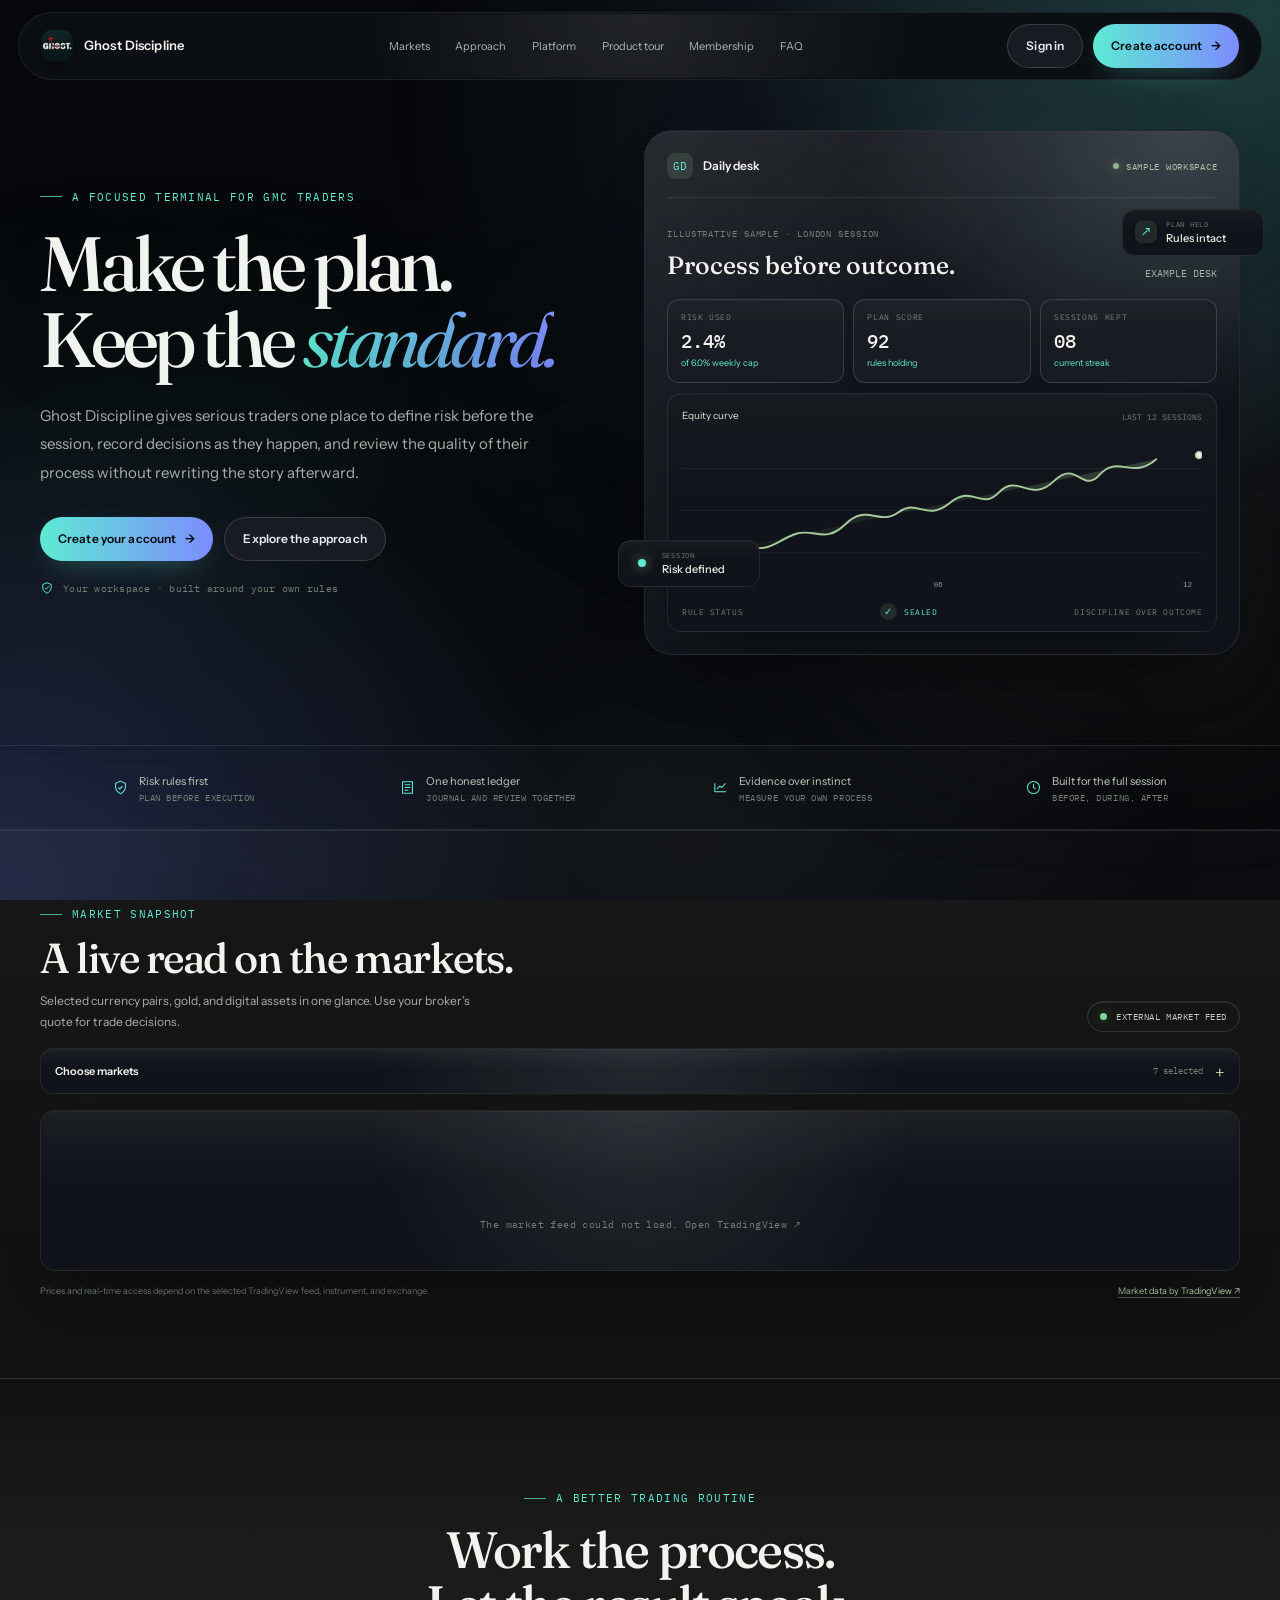
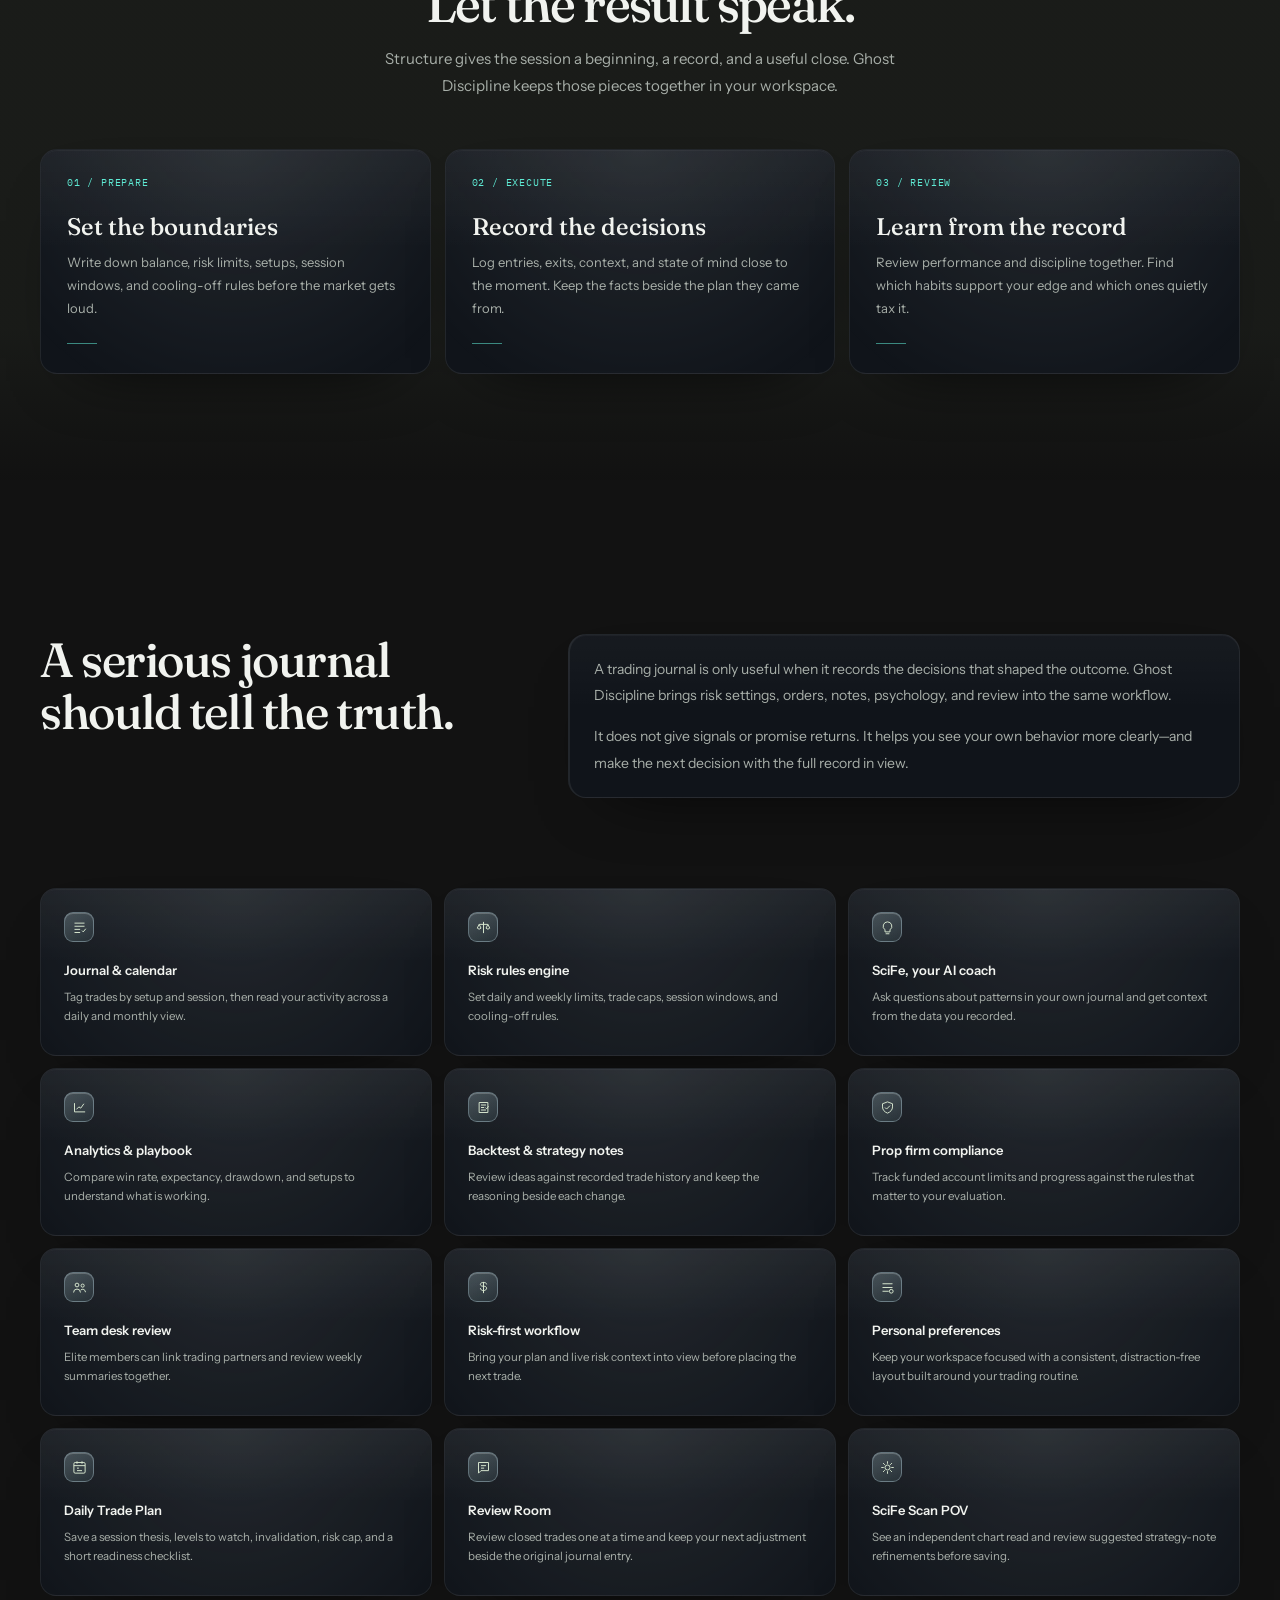
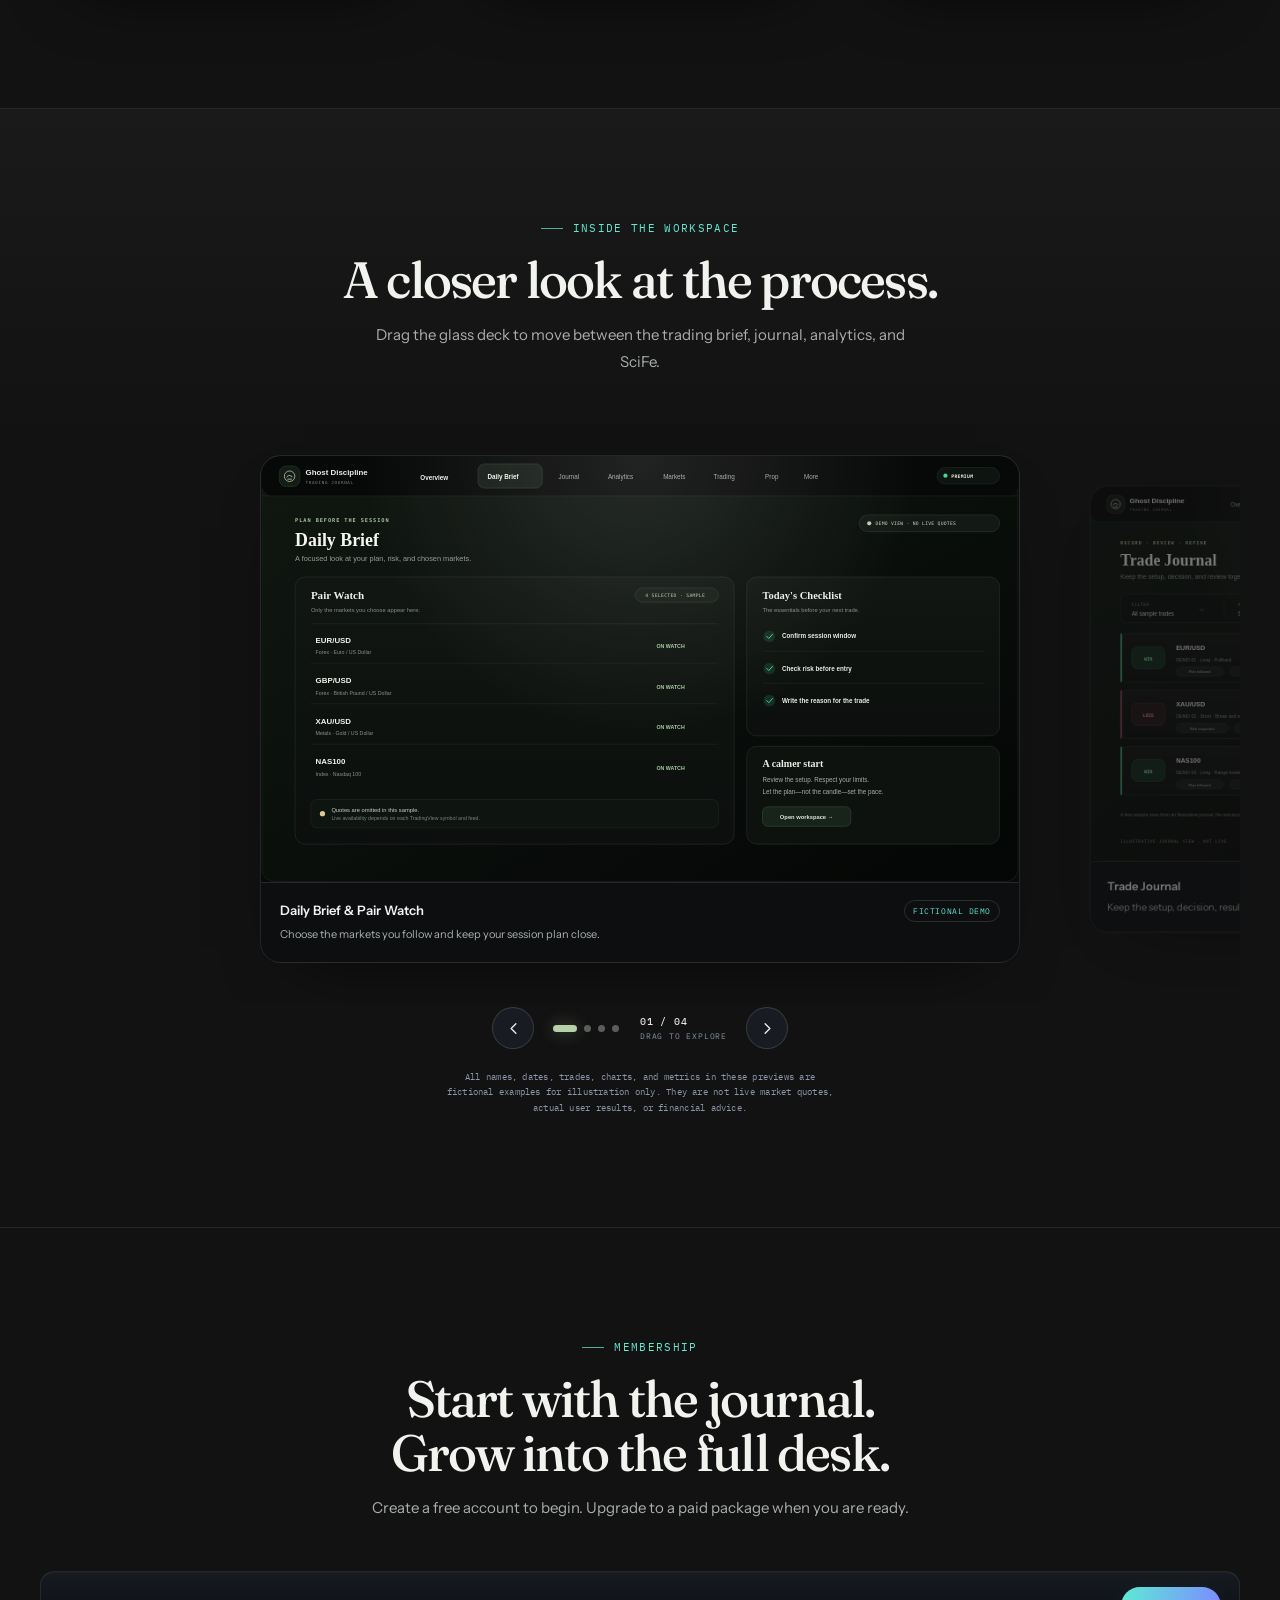
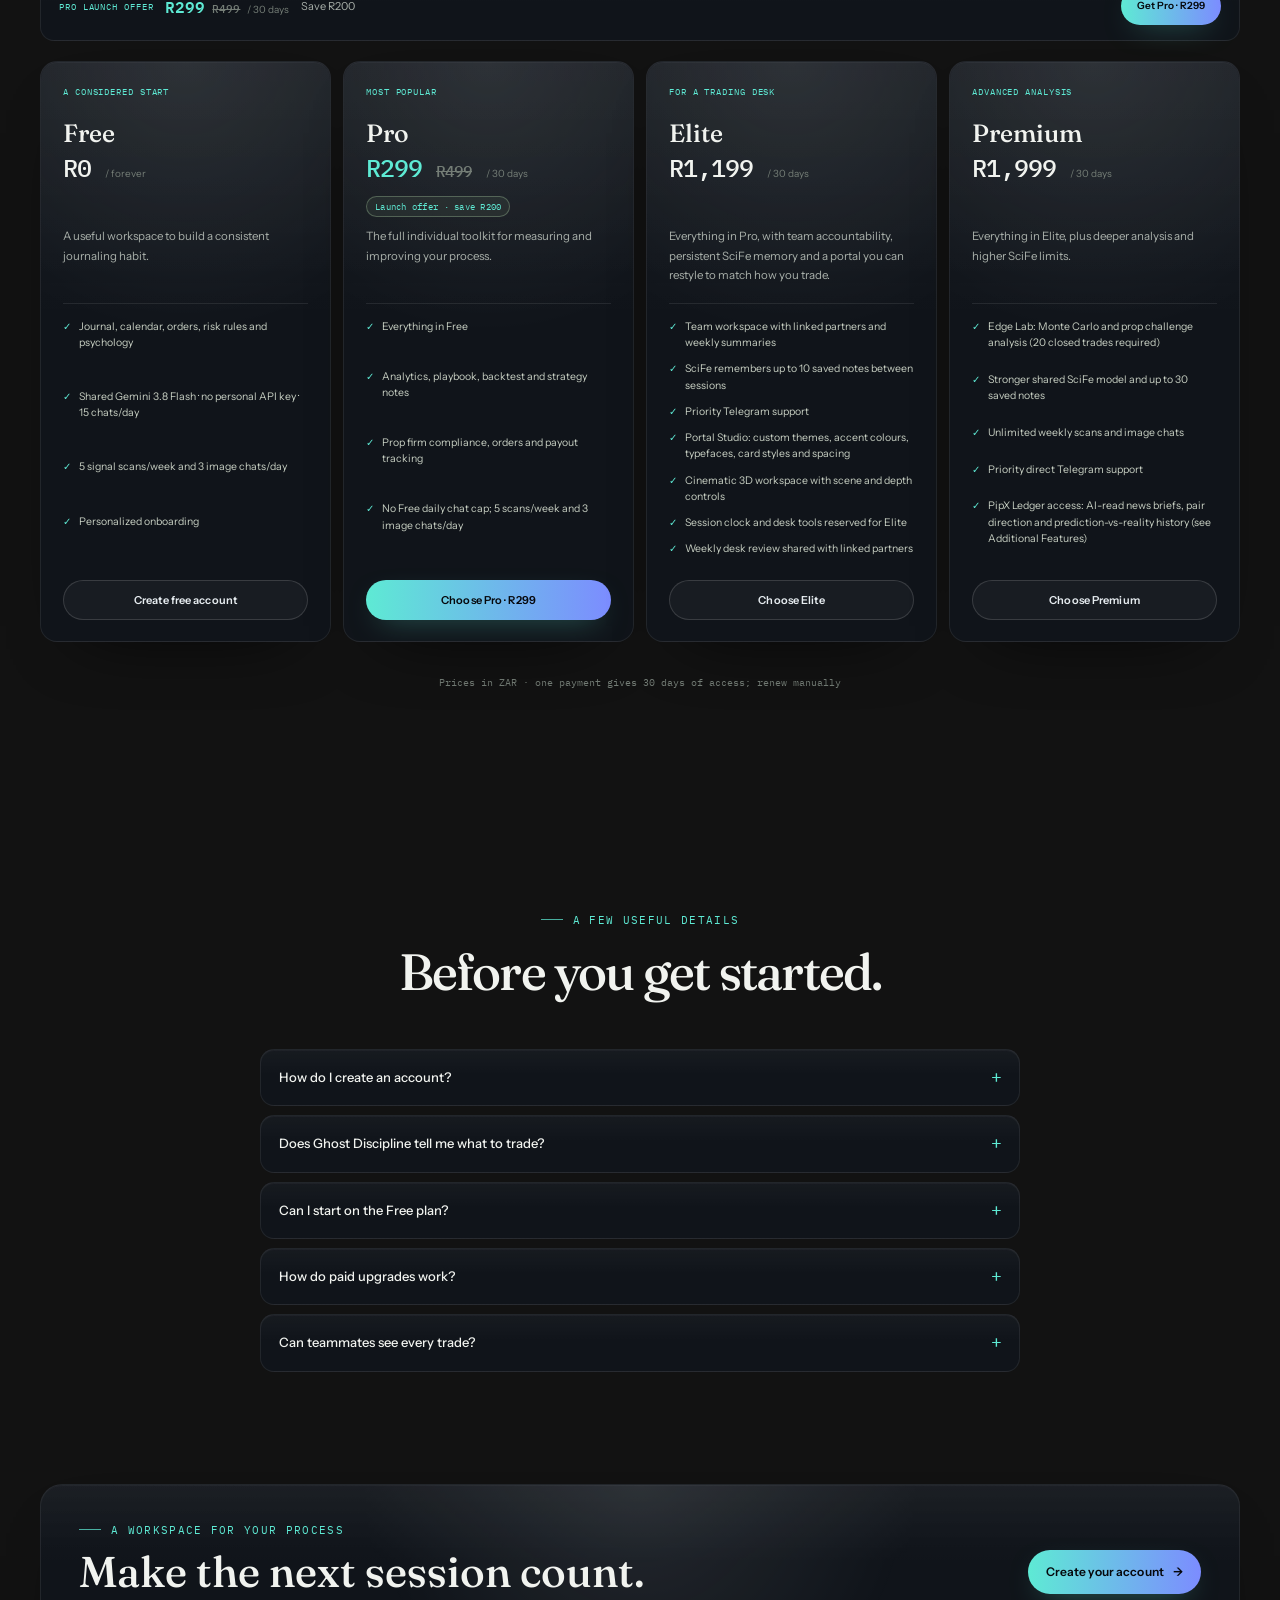
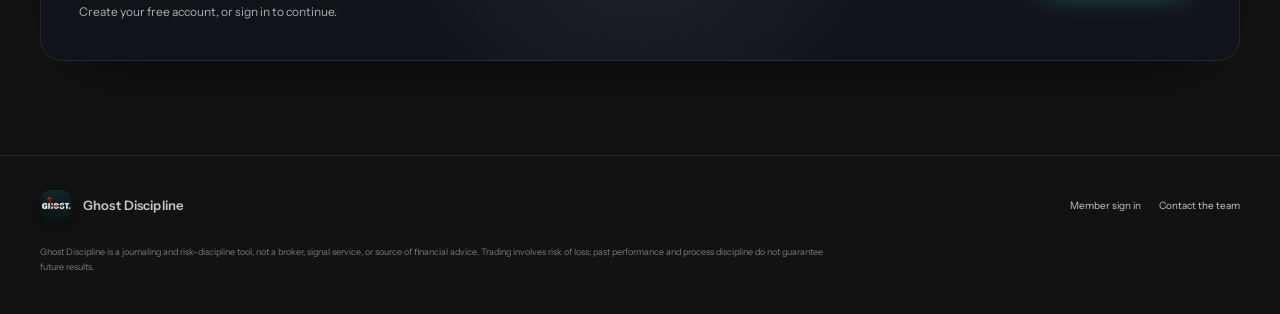
==== commit 899f37f9: "Apple-style frosted nav, PipX News link, aligned pricing cards, unified buttons" ====
--- a/index.html
+++ b/index.html
@@ -357,6 +357,7 @@
   </style>
 <link rel="stylesheet" href="gd-portal-theme.css">
 <script defer src="gd-portal-theme.js"></script>
+<style id="gd-align">@supports (grid-template-rows:subgrid){.plans{gap:0 12px!important}.plan{display:grid!important;grid-template-rows:subgrid;grid-row:span 6;row-gap:0;margin-bottom:12px}.plan>:last-child{align-self:end}}@media(max-width:900px){.plans{gap:0 12px!important}}</style>
 </head>
 <body>
   <canvas class="space-field" id="spaceField" aria-hidden="true"></canvas>
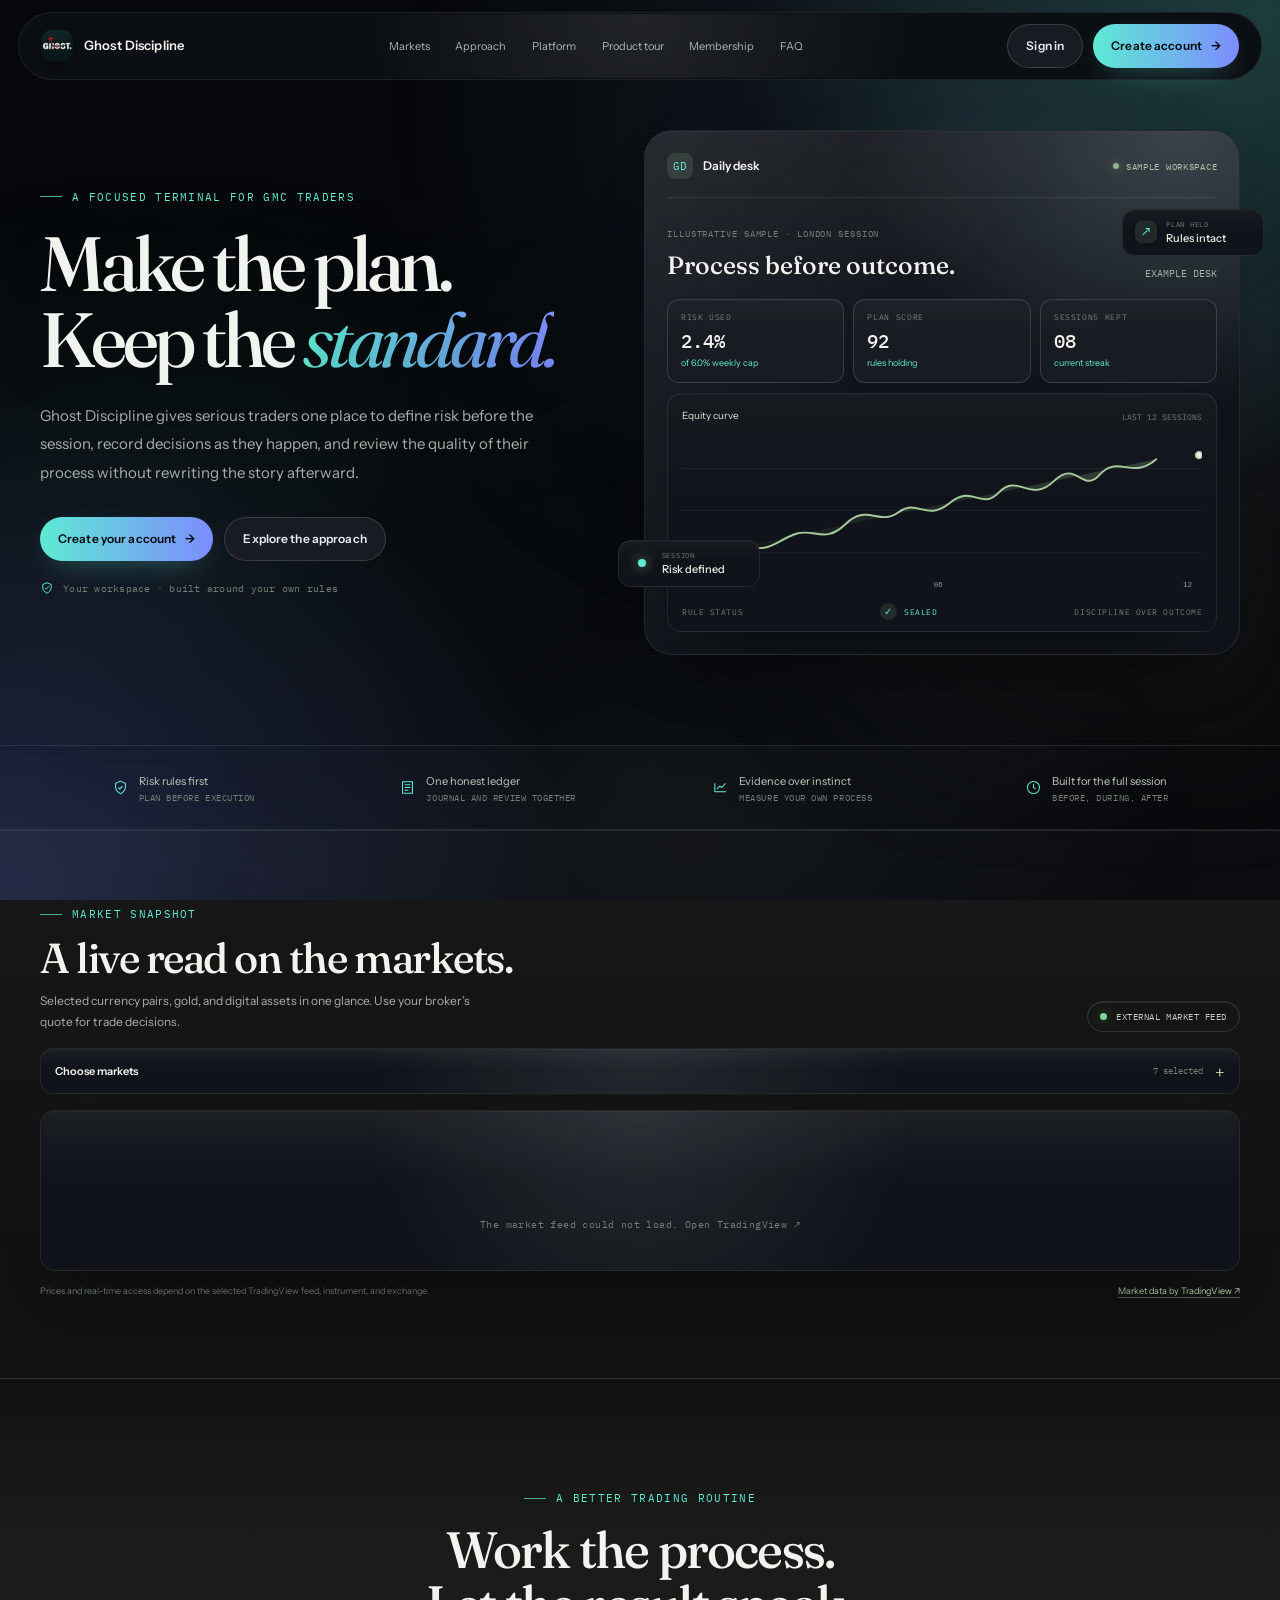
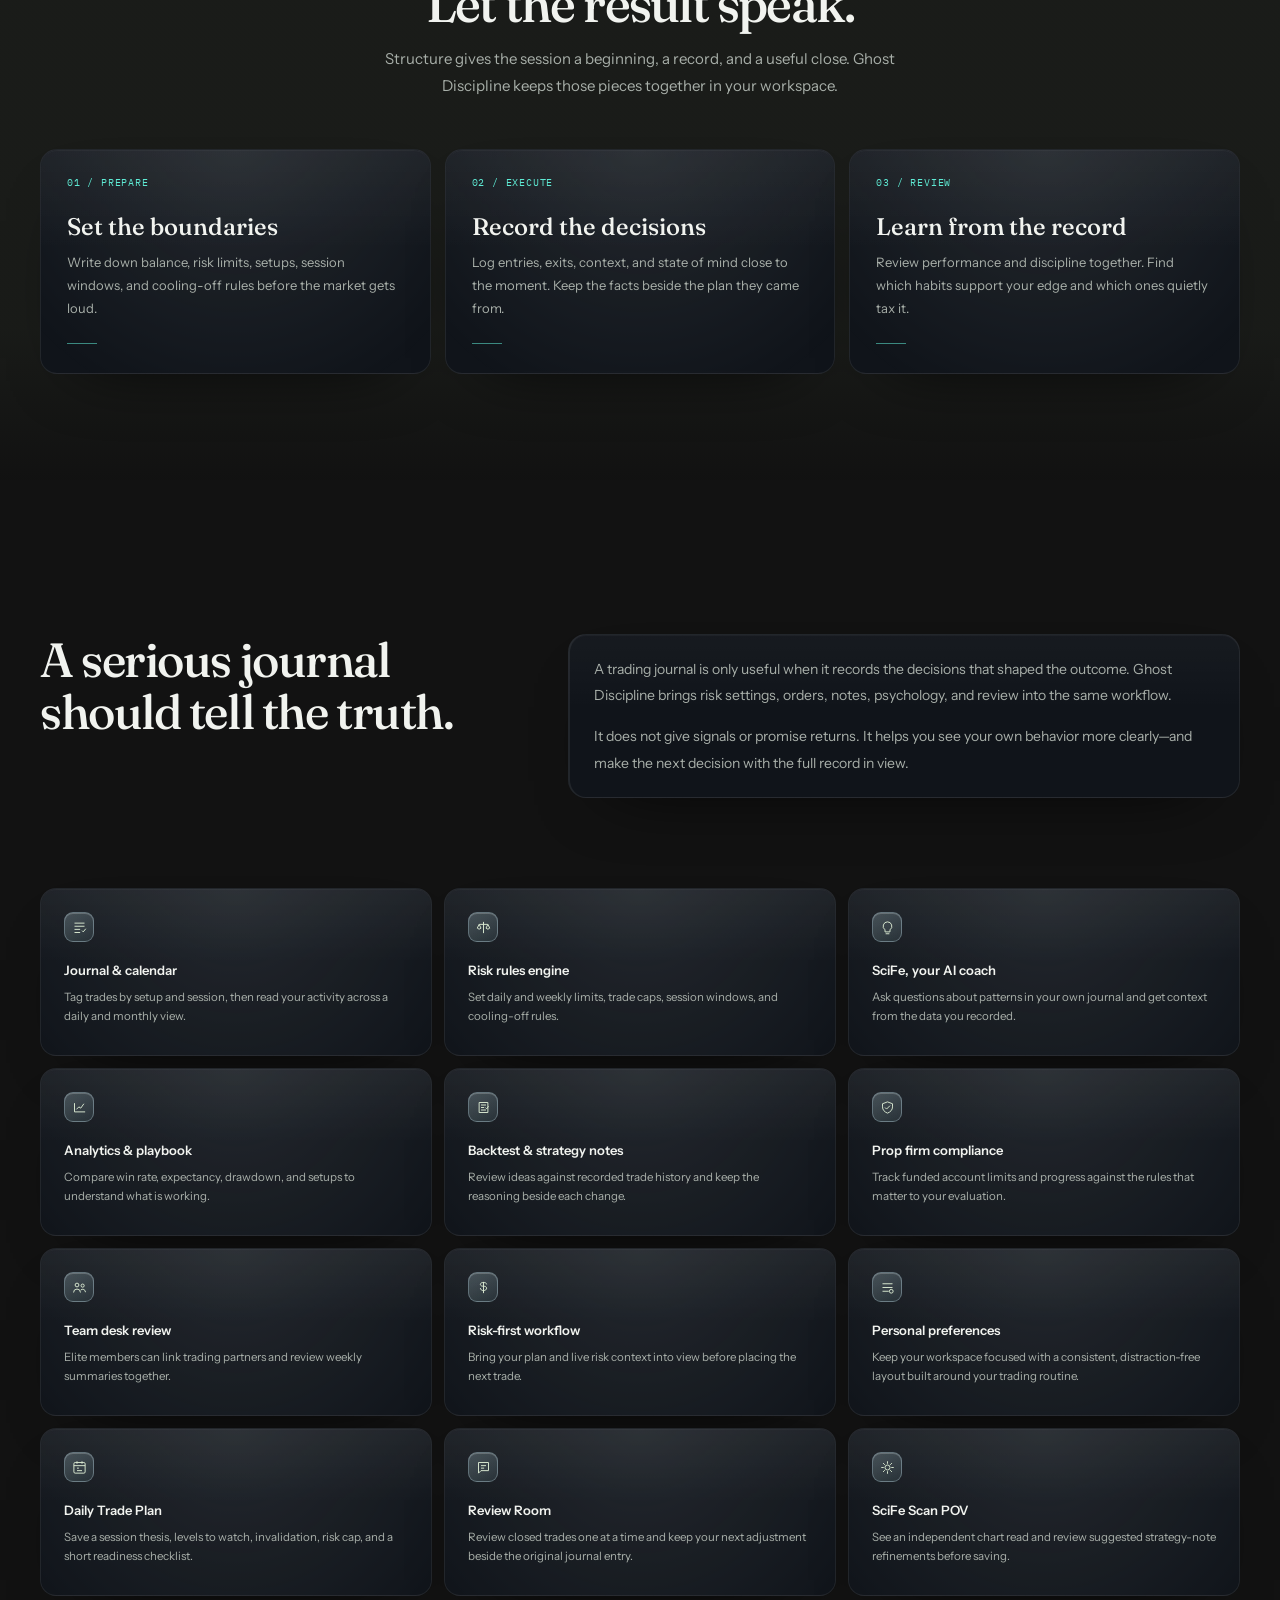
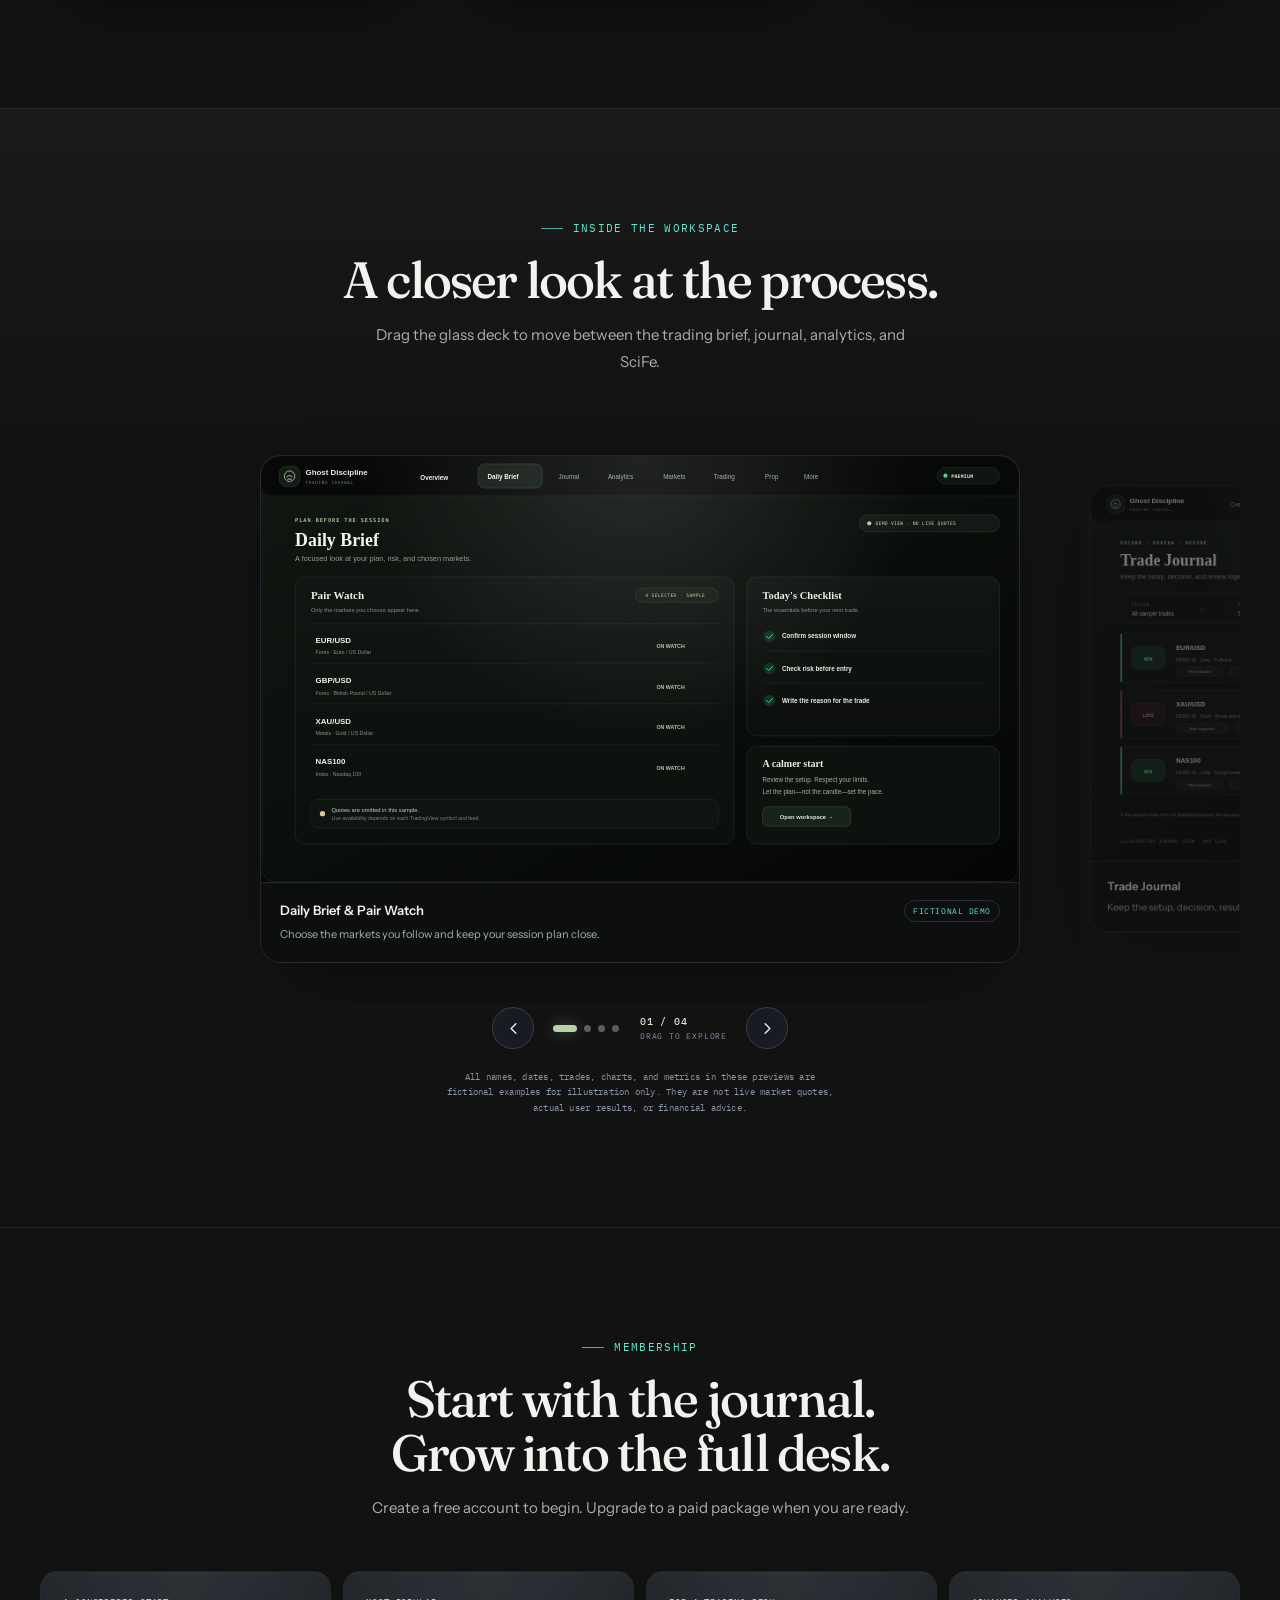
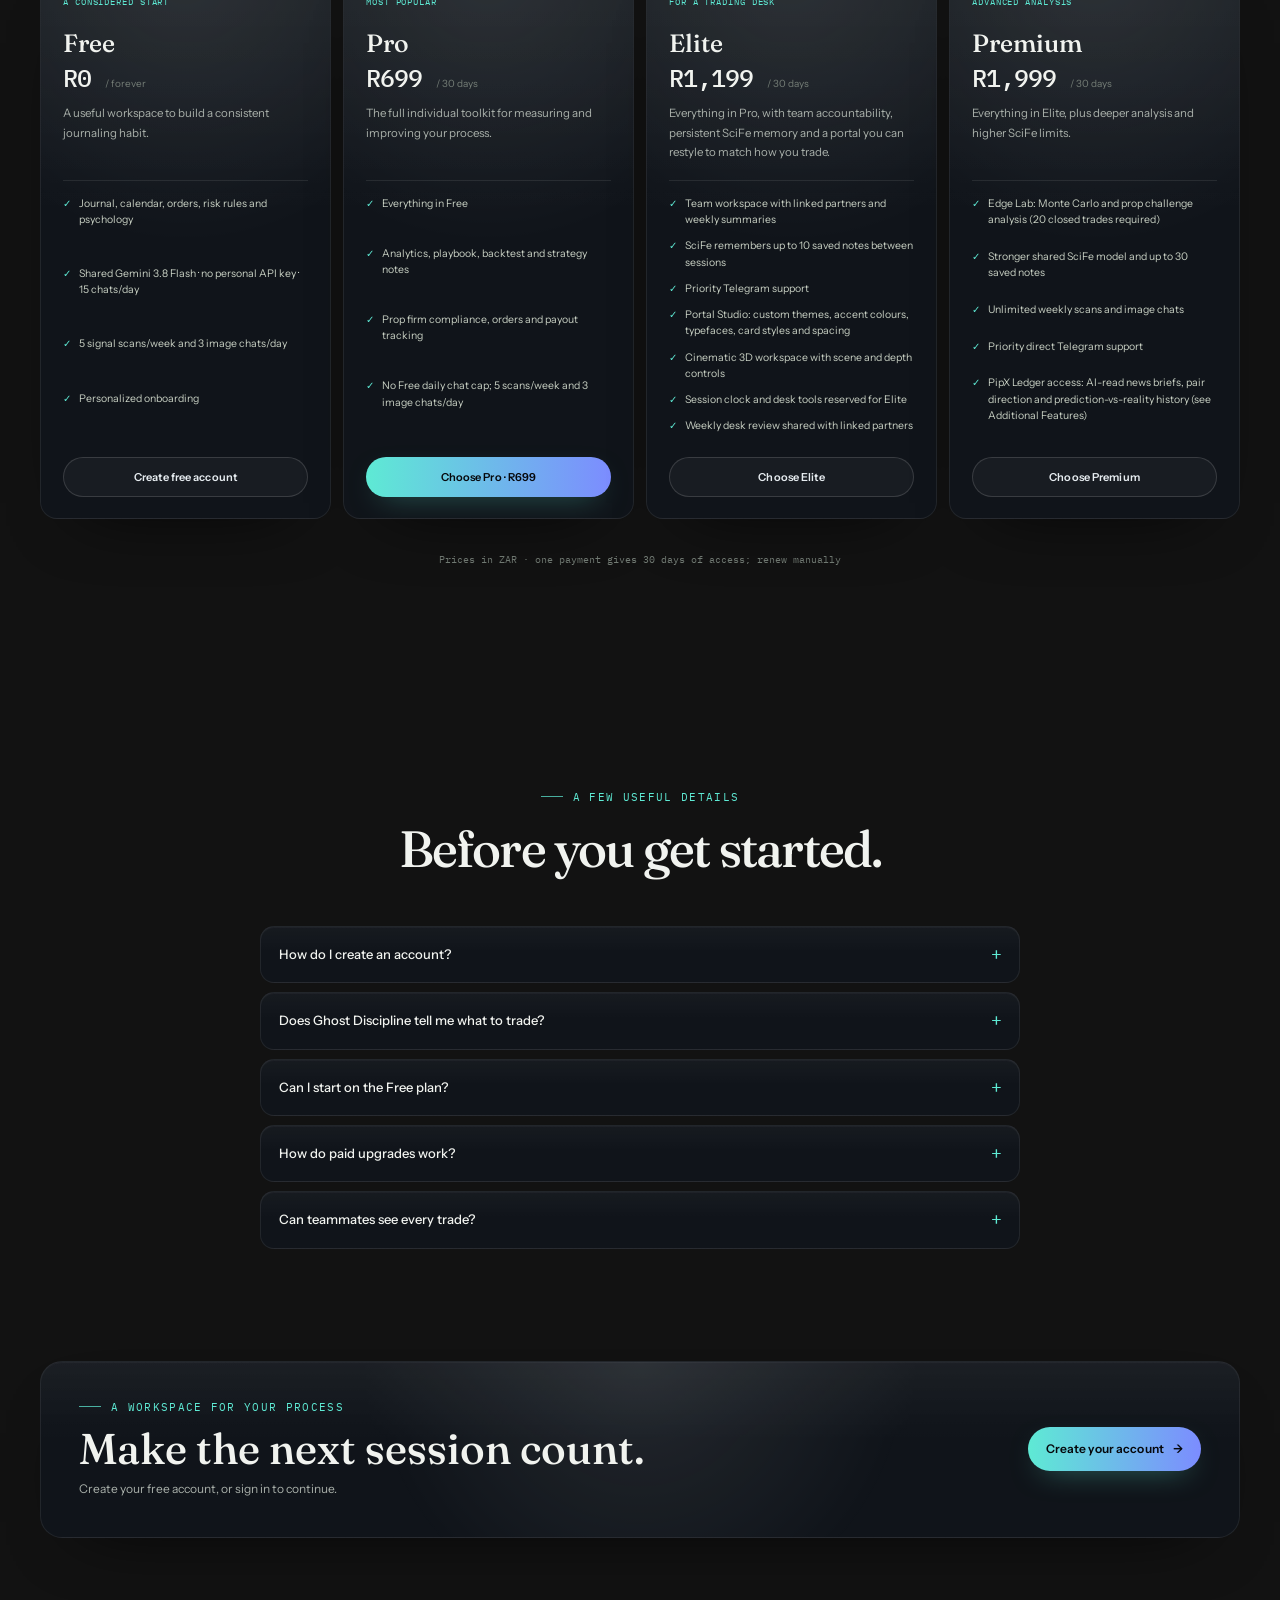
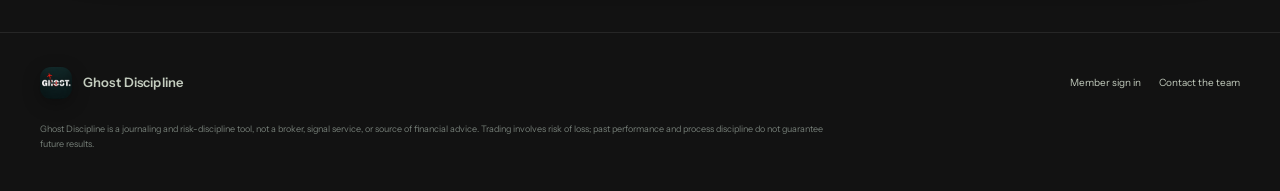
==== commit d922b4c7: "Restore Pro pricing to R699" ====
--- a/index.html
+++ b/index.html
@@ -100,20 +100,8 @@
     @media(prefers-reduced-motion:reduce){.hero::before,.hero-copy,.visual-stage,.visual-orbit,.visual-float-a,.visual-float-b,.equity-draw{animation:none!important}.equity-draw{stroke-dasharray:none;stroke-dashoffset:0}}
   </style>
   <style>
-    .pro-launch-current{color:var(--mint)}
-    .pro-launch-original{font-size:.65em;color:var(--quiet)}
-    .pro-launch-badge{display:inline-flex;align-items:center;margin-top:6px;padding:4px 8px;border:1px solid rgba(166,201,158,.35);border-radius:999px;background:rgba(166,201,158,.08);color:var(--mint);font:9px var(--mono);letter-spacing:.03em}
-    .pro-offer-banner{display:flex;align-items:center;justify-content:space-between;gap:18px;margin:0 0 20px;padding:15px 18px;border:1px solid rgba(166,201,158,.32);border-radius:14px;background:linear-gradient(105deg,rgba(166,201,158,.1),rgba(16,24,19,.82))}
-    .pro-offer-copy{display:flex;align-items:center;gap:12px;flex-wrap:wrap}
-    .pro-offer-label{color:var(--mint);font:9px var(--mono);letter-spacing:.1em;text-transform:uppercase}
-    .pro-offer-price{display:flex;align-items:baseline;gap:7px;color:#e5e8dc;font:500 16px var(--mono)}
-    .pro-offer-price strong{color:var(--mint);font-weight:600}
-    .pro-offer-price del{color:var(--quiet);font-size:11px}
-    .pro-offer-price small{color:var(--quiet);font:10px var(--sans)}
-    .pro-offer-savings{color:var(--muted);font-size:11px}
-    .pro-offer-banner .btn{min-height:38px;padding:0 16px;font-size:10px;white-space:nowrap}
     @media(max-width:720px){.plan>p{font-size:13px!important;color:#bac4b7!important}.plan li{font-size:11.5px!important;color:#d1d8cf!important}.membership-note{font-size:11px!important;color:#aab3a4!important}}
-    @media(max-width:720px){.pro-offer-banner{align-items:stretch;flex-direction:column;gap:12px;padding:15px}.pro-offer-copy{gap:8px 11px}.pro-offer-banner .btn{width:100%}}
+    
   </style>
   <style>
     @media(max-width:720px){.preview-grid{grid-template-columns:1fr;gap:13px}.preview-card figcaption{padding:14px}.preview-caption-tag{font-size:7px}}
@@ -157,7 +145,6 @@
     .preview-card:hover{transform:translate3d(0,-7px,20px) rotateX(2deg) rotateY(0deg);border-color:rgba(211,235,199,.34)}
     .preview-card img{filter:saturate(.92) contrast(1.02);transform:translateZ(10px)}.preview-card figcaption{border-color:rgba(239,246,235,.1)}
     .invite-cta{border-color:rgba(217,237,205,.24);background:radial-gradient(ellipse 70% 120% at 0% 100%,rgba(163,202,146,.18),transparent 80%),linear-gradient(145deg,rgba(255,255,255,.09),rgba(255,255,255,.025)),rgba(13,20,15,.53);backdrop-filter:blur(28px) saturate(145%);-webkit-backdrop-filter:blur(28px) saturate(145%);box-shadow:inset 0 1px rgba(255,255,255,.13),0 36px 90px -62px #000}
-    .pro-offer-banner{border-color:rgba(201,230,190,.27);background:linear-gradient(100deg,rgba(181,215,167,.13),rgba(255,255,255,.025)),rgba(14,21,16,.45);backdrop-filter:blur(22px) saturate(135%);-webkit-backdrop-filter:blur(22px) saturate(135%)}
     .faq{border-color:rgba(239,246,235,.12)}.faq details{border-color:rgba(239,246,235,.12)}
     @media(max-width:720px){
       body{padding-top:82px}
@@ -257,7 +244,6 @@
     .faq summary{padding:17px 42px 17px 18px}
     .faq summary::after{right:17px;top:15px}
     .faq details p{padding:0 42px 18px 18px}
-    .pro-offer-banner{border-color:rgba(221,232,238,.16);background:linear-gradient(145deg,rgba(255,255,255,.08),rgba(255,255,255,.018)),rgba(9,13,18,.42);backdrop-filter:blur(16px) saturate(135%);-webkit-backdrop-filter:blur(16px) saturate(135%)}
     .market-status-pill,.market-watch-group,.market-watch-custom input,.market-watch-custom button,.market-watch-reset,.visual-stat,.visual-chart,.preview-carousel-arrow{border-color:rgba(221,232,238,.14);box-shadow:inset 0 1px rgba(255,255,255,.08)}
     .market-status-pill,.market-watch-custom input,.market-watch-custom button,.market-watch-reset{backdrop-filter:blur(14px) saturate(135%);-webkit-backdrop-filter:blur(14px) saturate(135%)}
     .market-watch-custom input{background:linear-gradient(145deg,rgba(255,255,255,.07),rgba(255,255,255,.018)),rgba(8,12,16,.4)}
@@ -445,9 +431,9 @@
       <figure class="preview-card"><img src="preview-scife.svg" alt="SciFe sample screen with reflective prompts and a fictional conversation" loading="lazy" width="1440" height="810"><figcaption><span class="preview-caption-copy"><strong>SciFe reflection</strong><span>Ask thoughtful questions about your journal and next steps.</span></span><span class="preview-caption-tag">Fictional demo</span></figcaption></figure>
     </div><div class="preview-carousel-controls"><button class="preview-carousel-arrow" id="previewPrev" type="button" aria-label="Previous product slide"><svg viewBox="0 0 24 24" aria-hidden="true"><path d="m15 18-6-6 6-6"/></svg></button><div class="preview-carousel-dots" id="previewDots" role="group" aria-label="Choose a product slide"><button type="button" aria-label="Show Daily Brief" aria-current="true"></button><button type="button" aria-label="Show Trade Journal"></button><button type="button" aria-label="Show Analytics"></button><button type="button" aria-label="Show SciFe"></button></div><span class="preview-carousel-hint"><b id="previewSlideCount">01 / 04</b><span>DRAG TO EXPLORE</span></span><button class="preview-carousel-arrow" id="previewNext" type="button" aria-label="Next product slide"><svg viewBox="0 0 24 24" aria-hidden="true"><path d="m9 18 6-6-6-6"/></svg></button></div></div><p class="preview-disclaimer">All names, dates, trades, charts, and metrics in these previews are fictional examples for illustration only. They are not live market quotes, actual user results, or financial advice.</p></div></section>
 
-    <section class="section membership" id="membership"><div class="wrap"><div class="section-head"><div class="eyebrow">Membership</div><h2>Start with the journal.<br>Grow into the full desk.</h2><p>Create a free account to begin. Upgrade to a paid package when you are ready.</p></div><div class="pro-offer-banner"><div class="pro-offer-copy"><span class="pro-offer-label">Pro launch offer</span><div class="pro-offer-price"><strong>R299</strong><del>R499</del><small>/ 30 days</small></div><span class="pro-offer-savings">Save R200</span></div><a class="btn btn-primary" href="app.html?signin=1&amp;signup=1&amp;plan=pro">Get Pro · R299</a></div><div class="plans">
+    <section class="section membership" id="membership"><div class="wrap"><div class="section-head"><div class="eyebrow">Membership</div><h2>Start with the journal.<br>Grow into the full desk.</h2><p>Create a free account to begin. Upgrade to a paid package when you are ready.</p></div><div class="plans">
       <article class="plan"><div class="plan-label">A considered start</div><h3>Free</h3><div class="price">R0 <small>/ forever</small></div><p>A useful workspace to build a consistent journaling habit.</p><ul><li>Journal, calendar, orders, risk rules and psychology</li><li>Shared Gemini 3.8 Flash · no personal API key · 15 chats/day</li><li>5 signal scans/week and 3 image chats/day</li><li>Personalized onboarding</li></ul><a class="btn btn-quiet" href="app.html?signin=1&amp;signup=1">Create free account</a></article>
-<article class="plan featured"><div class="plan-label">Most popular</div><h3>Pro</h3><div class="price"><span class="pro-launch-current">R299</span> <del class="pro-launch-original" aria-label="Regular price: R499">R499</del> <small>/ 30 days</small><br><span class="pro-launch-badge">Launch offer · save R200</span></div><p>The full individual toolkit for measuring and improving your process.</p><ul><li>Everything in Free</li><li>Analytics, playbook, backtest and strategy notes</li><li>Prop firm compliance, orders and payout tracking</li><li>No Free daily chat cap; 5 scans/week and 3 image chats/day</li></ul><a class="btn btn-primary" href="app.html?signin=1&amp;signup=1&amp;plan=pro">Choose Pro · R299</a></article>
+<article class="plan featured"><div class="plan-label">Most popular</div><h3>Pro</h3><div class="price">R699 <small>/ 30 days</small></div><p>The full individual toolkit for measuring and improving your process.</p><ul><li>Everything in Free</li><li>Analytics, playbook, backtest and strategy notes</li><li>Prop firm compliance, orders and payout tracking</li><li>No Free daily chat cap; 5 scans/week and 3 image chats/day</li></ul><a class="btn btn-primary" href="app.html?signin=1&amp;signup=1&amp;plan=pro">Choose Pro · R699</a></article>
 <article class="plan"><div class="plan-label">For a trading desk</div><h3>Elite</h3><div class="price">R1,199 <small>/ 30 days</small></div><p>Everything in Pro, with team accountability, persistent SciFe memory and a portal you can restyle to match how you trade.</p><ul><li>Team workspace with linked partners and weekly summaries</li><li>SciFe remembers up to 10 saved notes between sessions</li><li>Priority Telegram support</li><li>Portal Studio: custom themes, accent colours, typefaces, card styles and spacing</li><li>Cinematic 3D workspace with scene and depth controls</li><li>Session clock and desk tools reserved for Elite</li><li>Weekly desk review shared with linked partners</li></ul><a class="btn btn-quiet" href="app.html?signin=1&amp;signup=1&amp;plan=elite">Choose Elite</a></article>
 <article class="plan"><div class="plan-label">Advanced analysis</div><h3>Premium</h3><div class="price">R1,999 <small>/ 30 days</small></div><p>Everything in Elite, plus deeper analysis and higher SciFe limits.</p><ul><li>Edge Lab: Monte Carlo and prop challenge analysis (20 closed trades required)</li><li>Stronger shared SciFe model and up to 30 saved notes</li><li>Unlimited weekly scans and image chats</li><li>Priority direct Telegram support</li><li>PipX Ledger access: AI-read news briefs, pair direction and prediction-vs-reality history (see Additional Features)</li></ul><a class="btn btn-quiet" href="app.html?signin=1&amp;signup=1&amp;plan=premium">Choose Premium</a></article>
 </div><p class="membership-note">Prices in ZAR · one payment gives 30 days of access; renew manually</p></div></section>
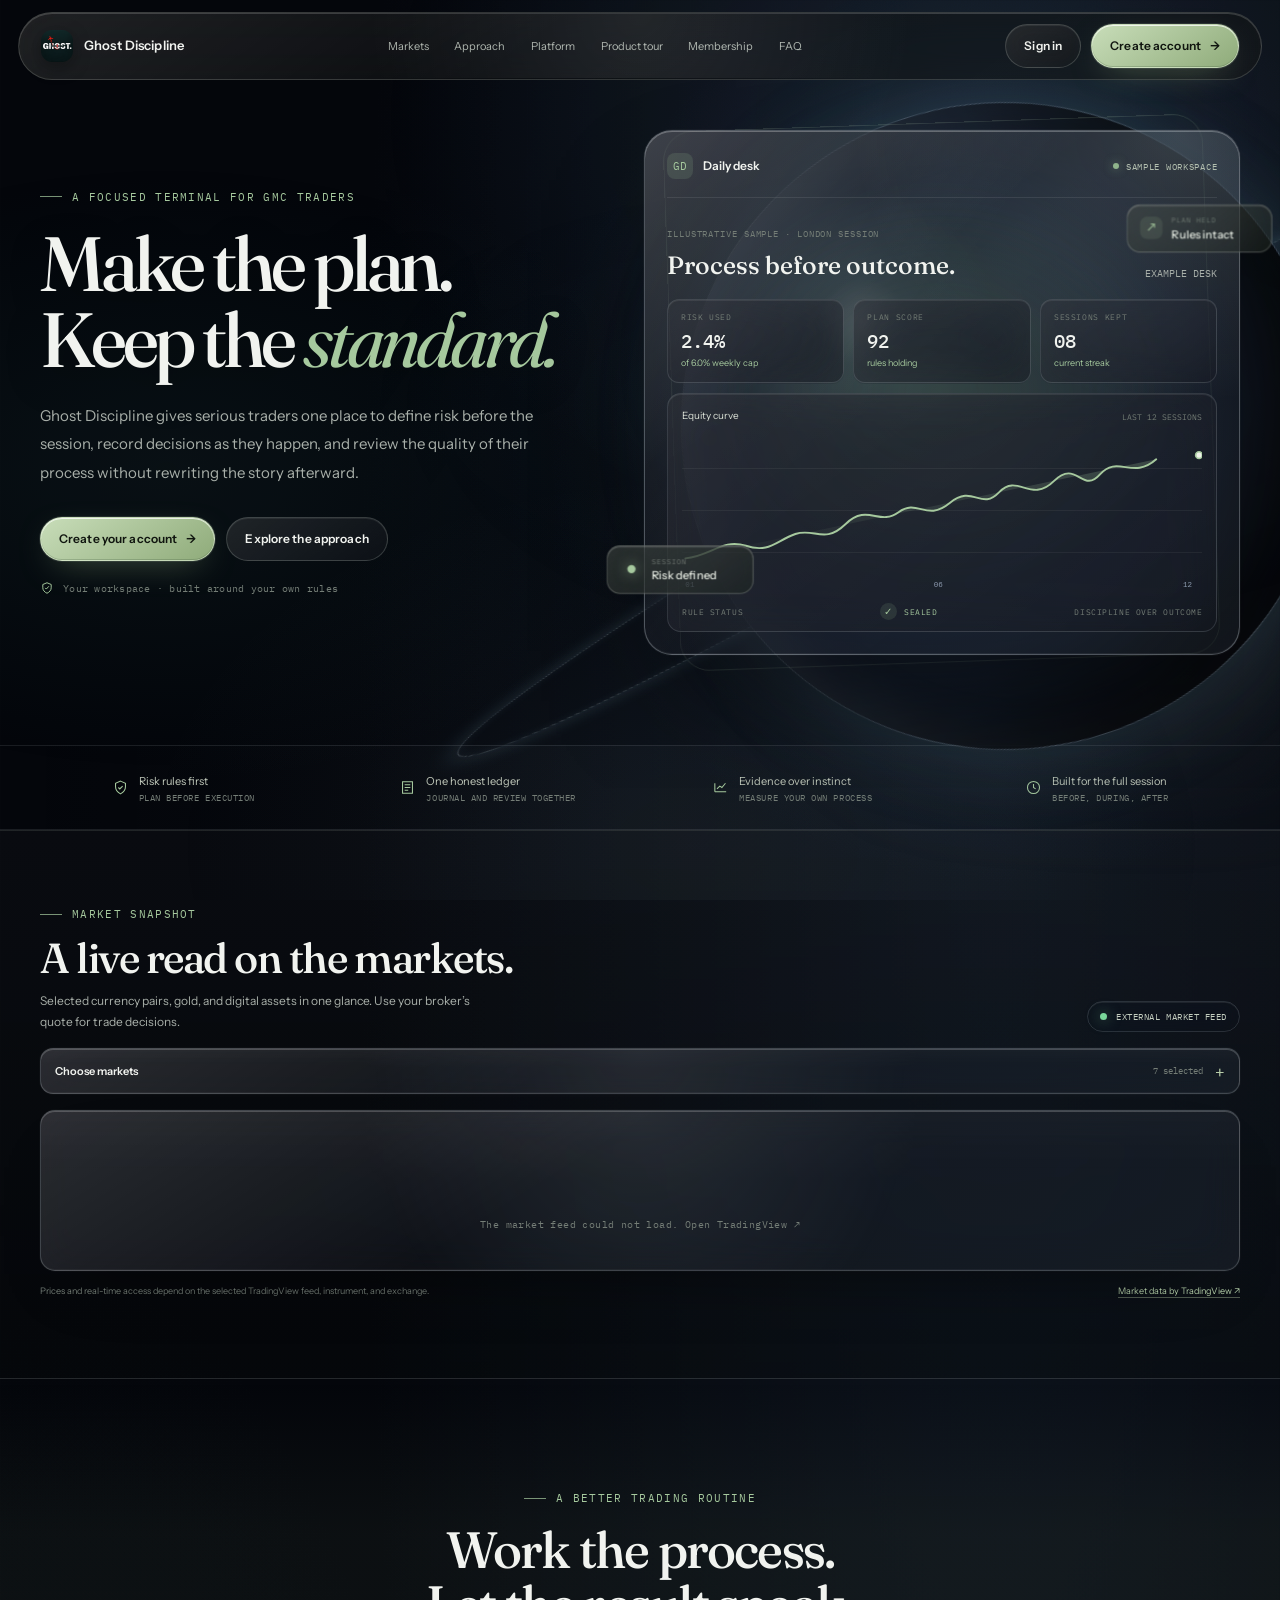
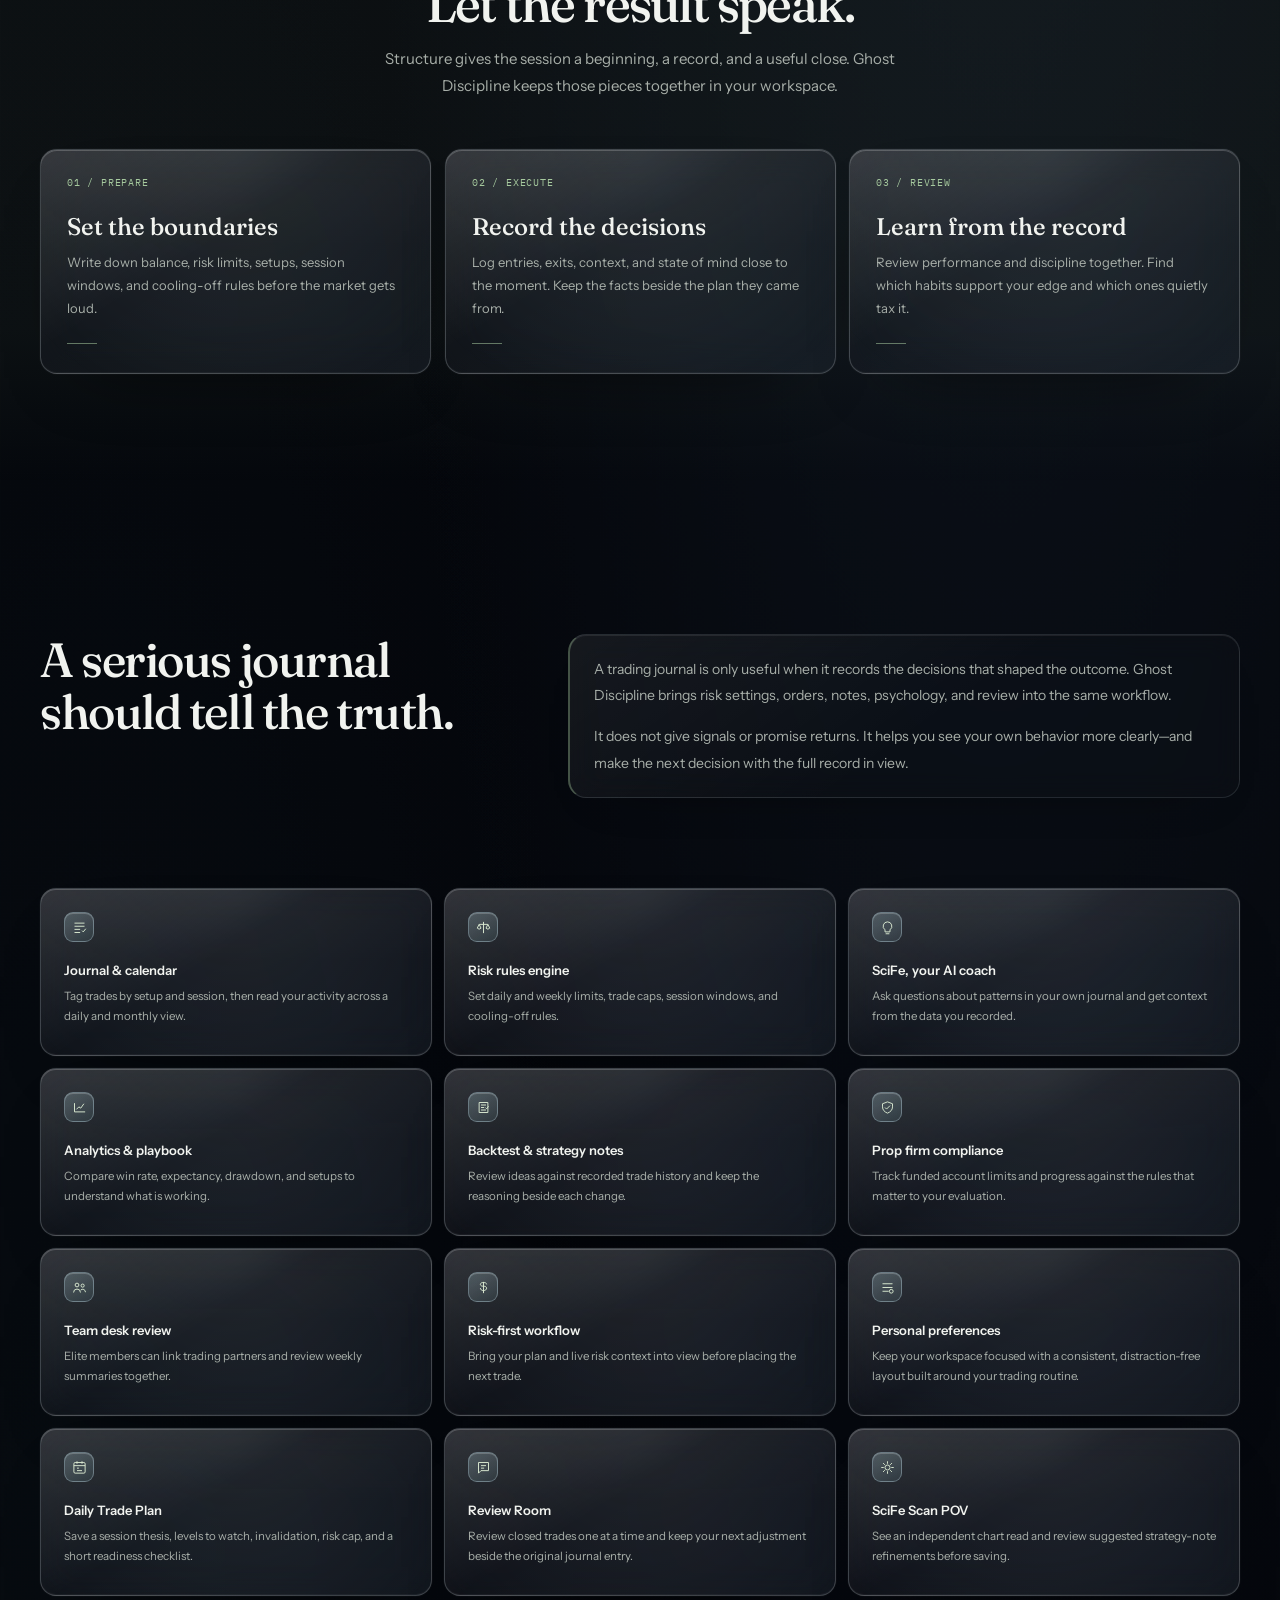
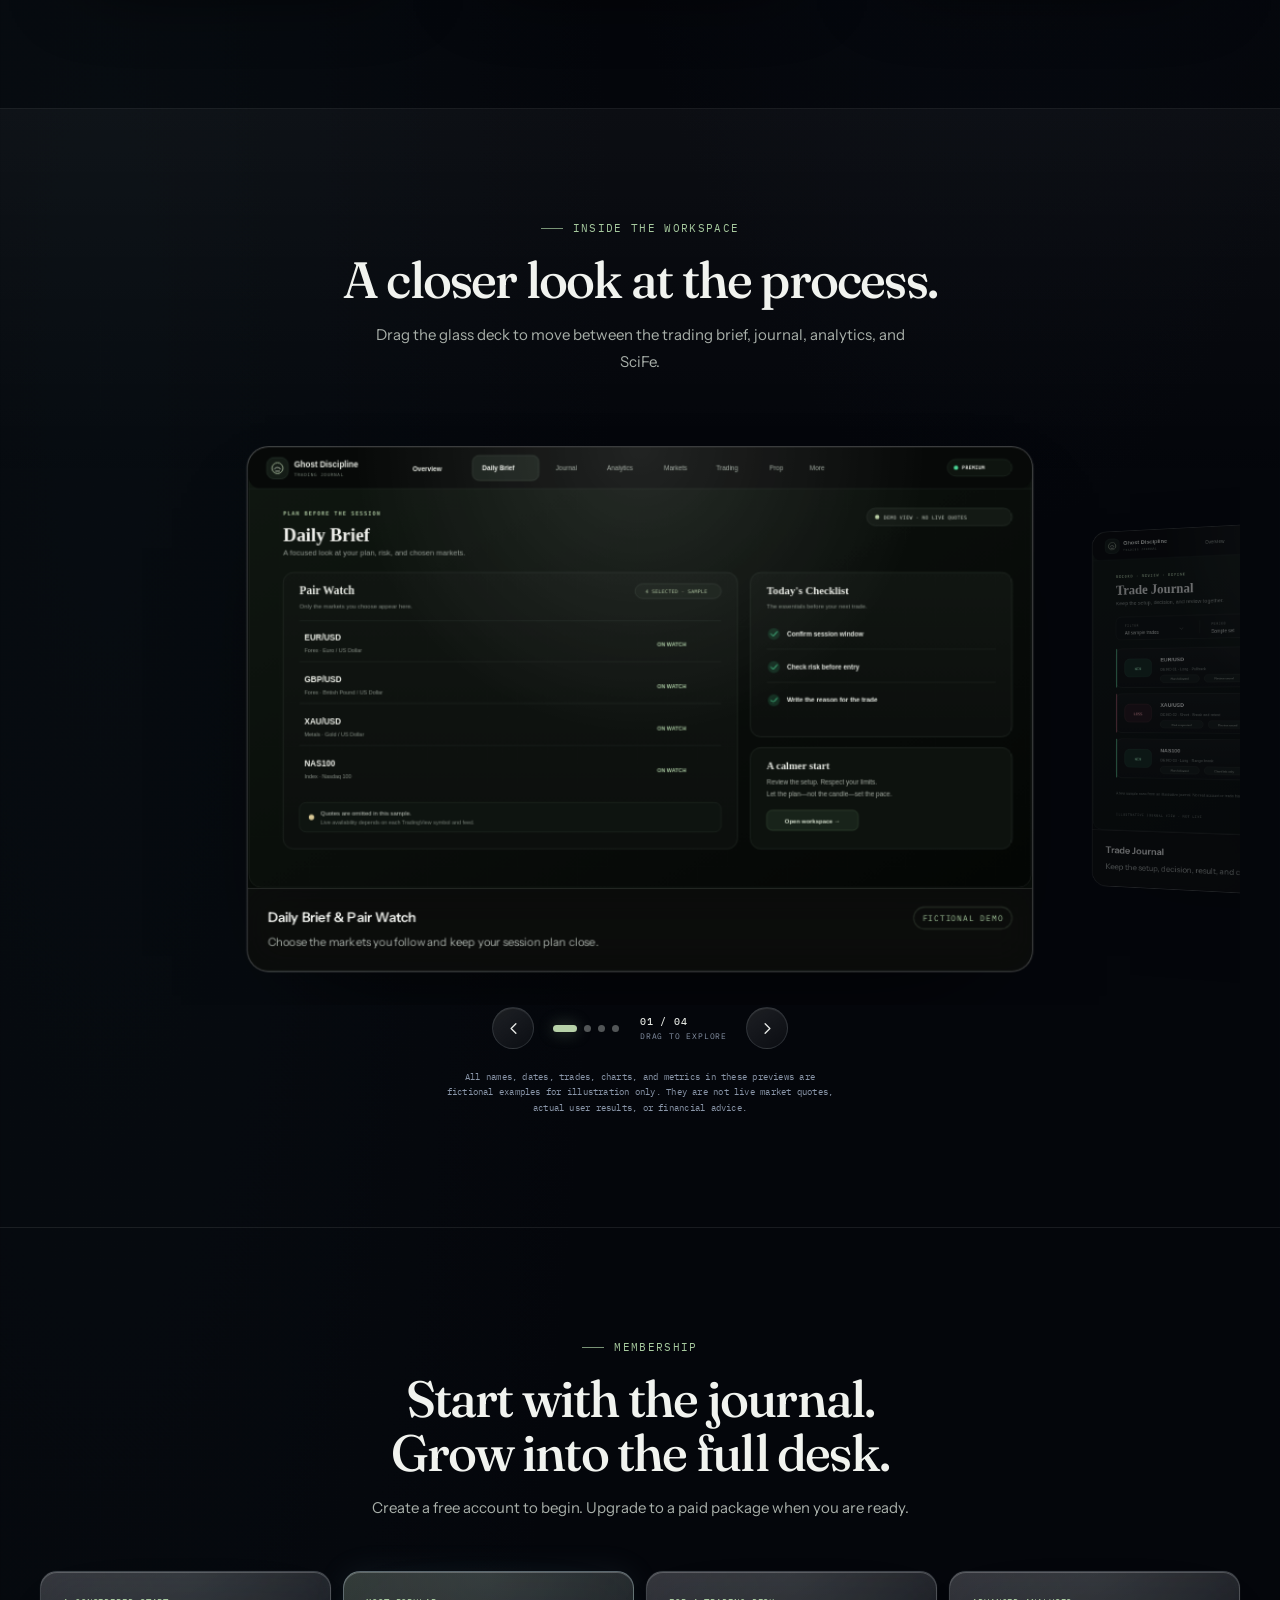
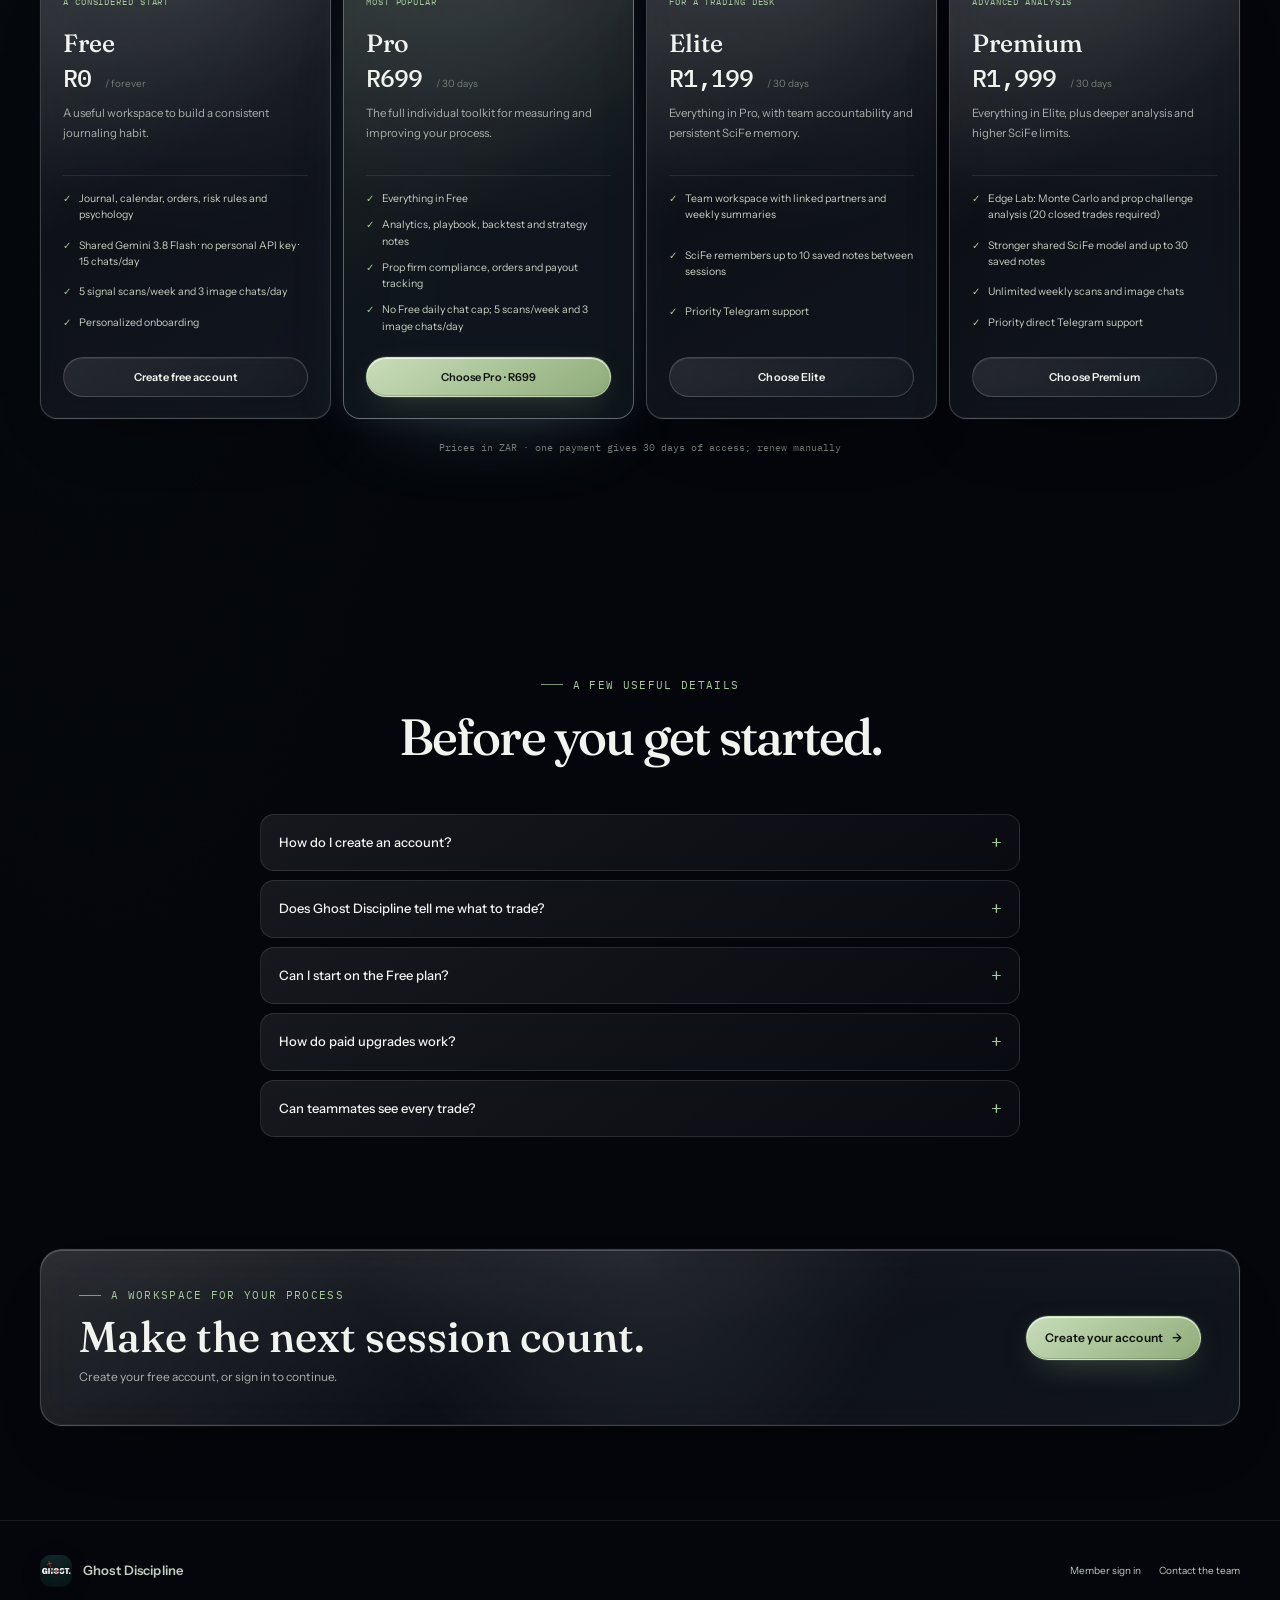
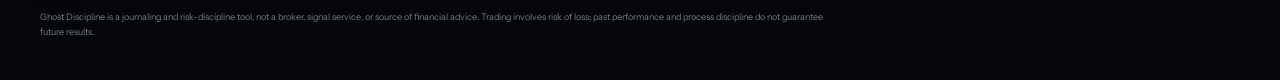
==== commit 7d56a16a: "Restore Pro pricing to R699" ====
--- a/index.html
+++ b/index.html
@@ -21,8 +21,7 @@
   <link rel="manifest" href="manifest.json">
   <link rel="preconnect" href="https://fonts.googleapis.com">
   <link rel="preconnect" href="https://fonts.gstatic.com" crossorigin>
-  <link rel="preload" as="style" href="https://fonts.googleapis.com/css2?family=Fraunces:ital,opsz,wght@0,9..144,400;0,9..144,500;0,9..144,600;1,9..144,500&family=Instrument+Sans:wght@400;500;600;700&family=IBM+Plex+Mono:wght@400;500&display=swap" onload="this.onload=null;this.rel='stylesheet'">
-  <noscript><link rel="stylesheet" href="https://fonts.googleapis.com/css2?family=Fraunces:ital,opsz,wght@0,9..144,400;0,9..144,500;0,9..144,600;1,9..144,500&family=Instrument+Sans:wght@400;500;600;700&family=IBM+Plex+Mono:wght@400;500&display=swap"></noscript>
+  <link href="https://fonts.googleapis.com/css2?family=Fraunces:ital,opsz,wght@0,9..144,400;0,9..144,500;0,9..144,600;1,9..144,500&family=Instrument+Sans:wght@400;500;600;700&family=IBM+Plex+Mono:wght@400;500&display=swap" rel="stylesheet">
   
   <style>
     :root{color-scheme:dark;--bg:#0a100d;--bg-soft:#101814;--panel:#121b16;--panel-2:#17221b;--line:rgba(232,239,229,.1);--line-hi:rgba(232,239,229,.17);--text:#f0f2e9;--muted:#a1ac9e;--quiet:#788477;--mint:#a6c99e;--mint-deep:#587b59;--gold:#d3bd8b;--danger:#d89491;--serif:'Fraunces',Georgia,serif;--sans:'Instrument Sans',Arial,sans-serif;--mono:'IBM Plex Mono',monospace;--radius:20px;}
@@ -101,7 +100,6 @@
   </style>
   <style>
     @media(max-width:720px){.plan>p{font-size:13px!important;color:#bac4b7!important}.plan li{font-size:11.5px!important;color:#d1d8cf!important}.membership-note{font-size:11px!important;color:#aab3a4!important}}
-    
   </style>
   <style>
     @media(max-width:720px){.preview-grid{grid-template-columns:1fr;gap:13px}.preview-card figcaption{padding:14px}.preview-caption-tag{font-size:7px}}
@@ -259,99 +257,14 @@
     @media(max-width:720px){.space-field{opacity:.78}.hero-celestial{top:67%;right:-24%;width:min(112vw,620px);opacity:.58}.hero-celestial::before{opacity:.7}.statement-copy{padding:18px 18px}.method-card,.feature,.plan,.market-embed,.market-watch-config,.invite-cta{backdrop-filter:blur(14px) saturate(130%);-webkit-backdrop-filter:blur(14px) saturate(130%)}.method-card,.feature,.plan,.method-card:hover,.feature:hover,.plan:hover{transform:none}}
     @media(prefers-reduced-motion:reduce){.space-field{opacity:.62}.hero::before,.hero-celestial{animation:none!important}.method-card,.feature,.plan,.market-watch-config,.invite-cta{transition:none!important}}
   </style>
-
-  <style id="gd-mobile-polish">
-    /* ---- Overflow containment: decorative layers (planet, aura) must never widen the page.
-       Without this, iOS zooms the layout out to the widest element and the fixed header
-       inherits that inflated width. ---- */
-    html{-webkit-text-size-adjust:100%;text-size-adjust:100%}
-    body{overflow-x:clip}
-    main{overflow-x:clip}
-
-    /* ---- Header: single-line brand and buttons at every width ---- */
-    .nav .brand{min-width:0;white-space:nowrap}
-    .nav .brand img{flex:none}
-    .nav .brand span{overflow:hidden;text-overflow:ellipsis;white-space:nowrap}
-    .nav-actions{flex:none;white-space:nowrap}
-    .nav .btn{white-space:nowrap;flex:none}
-    .nav .btn:active,.nav-sheet-actions .btn:active{transform:scale(.97)}
-    .nav-actions .cta-short,.nav-sheet-actions{display:none}
-    .mobile-menu .i-close{display:none}
-    .mobile-menu[aria-expanded="true"] .i-open{display:none}
-    .mobile-menu[aria-expanded="true"] .i-close{display:block}
-    @keyframes gd-sheet-in{from{opacity:0;transform:translateY(-6px)}to{opacity:1;transform:none}}
-
-    @media(max-width:900px){
-      body{padding-top:calc(78px + env(safe-area-inset-top,0px))}
-      .nav{top:calc(10px + env(safe-area-inset-top,0px));width:calc(100% - 20px);border-radius:999px;background:linear-gradient(145deg,rgba(255,255,255,.085),rgba(255,255,255,.02) 46%),rgba(9,14,11,.76);backdrop-filter:blur(16px) saturate(150%);-webkit-backdrop-filter:blur(16px) saturate(150%)}
-      .nav-inner{height:56px;padding:0 8px 0 14px;gap:8px}
-      .nav .brand{flex:1 1 auto;gap:9px;font-size:14px;font-weight:650;letter-spacing:.005em}
-      .nav .brand img{width:32px;height:32px;border-radius:10px}
-      .nav-actions{gap:8px}
-      .nav-actions .btn{min-height:38px;padding:0 15px;font-size:13px;letter-spacing:0}
-      .nav-actions .btn-quiet{padding:0 14px}
-      .nav-actions .cta-arrow{font-size:14px;line-height:1}
-      .mobile-menu{display:grid;place-items:center;flex:none;width:40px;height:40px;border-color:rgba(239,246,235,.16);background:rgba(255,255,255,.05);transition:background .2s,border-color .2s}
-      .mobile-menu:active,.mobile-menu[aria-expanded="true"]{background:rgba(255,255,255,.1);border-color:rgba(239,246,235,.28)}
-      .mobile-menu svg{width:20px;height:20px}
-
-      /* Dropdown sheet */
-      .nav-links{display:none;position:absolute;flex-direction:column;top:calc(100% + 8px);left:0;right:0;gap:0;padding:8px;max-height:calc(100dvh - 104px);overflow-y:auto;border:1px solid var(--glass-line);border-radius:24px;background:rgba(8,13,10,.99);box-shadow:0 30px 70px -30px #000;backdrop-filter:none;-webkit-backdrop-filter:none;font-size:15px;color:#e6ece2;align-items:stretch}
-      .nav.nav-open .nav-links{display:flex;animation:gd-sheet-in .18s ease-out}
-      .nav-links a{display:flex;align-items:center;width:100%;min-height:48px;padding:0 16px;border-radius:14px;font-size:15px;font-weight:500;letter-spacing:.005em}
-      .nav-links a:hover,.nav-links a:active{background:rgba(255,255,255,.06)}
-      .nav-sheet-actions{display:grid;grid-template-columns:1fr 1fr;gap:8px;margin-top:6px;padding:12px 6px 6px;border-top:1px solid rgba(239,246,235,.1)}
-      .nav-sheet-actions .btn{width:100%;min-height:46px;padding:0 12px;font-size:14px}
-      .nav-sheet-actions .btn-primary:hover,.nav-sheet-actions .btn-primary:active{color:#10150f;text-shadow:none;background:linear-gradient(145deg,#c8dfbd,#91b087)}
-    }
-    @media(min-width:541px) and (max-width:900px){
-      .nav-links{left:auto;width:min(380px,100%)}
-      .nav-sheet-actions{display:none}
-    }
-    /* Phones: one clear call to action + menu; Sign in lives in the sheet */
-    @media(max-width:540px){
-      .nav-actions .btn.nav-signin,.nav-actions .cta-long{display:none}
-      .nav-actions .cta-short{display:inline}
-      .nav-actions .btn-primary{padding:0 14px}
-    }
-    @media(max-width:400px){
-      .nav-actions .cta-arrow{display:none}
-      .nav-actions .btn-primary{padding:0 14px}
-    }
-    @media(max-width:350px){
-      .nav-inner{padding-left:10px;gap:6px}
-      .nav .brand{gap:6px;font-size:13px;letter-spacing:0}
-      .nav .brand img{width:26px;height:26px;border-radius:8px}
-      .nav-actions{gap:6px}
-      .nav-actions .btn-primary{padding:0 11px;font-size:12px}
-      .mobile-menu{width:38px;height:38px}
-    }
-
-    /* Hero + plan buttons: never split a label across two lines; stack on phones */
-    .btn{white-space:nowrap}
-    @media(max-width:480px){
-      .hero-actions{flex-direction:column;align-items:stretch}
-      .hero-actions .btn{width:100%;flex:none}
-    }
-
-    /* ---- Speed on phones/tablets: backdrop blur over a live canvas is re-rendered
-       every frame. Keep it on the header only; cards keep their translucent glass fill. ---- */
-    @media(max-width:900px),(hover:none){
-      *:not(.nav):not(.nav *),*:not(.nav):not(.nav *)::before,*:not(.nav):not(.nav *)::after{backdrop-filter:none!important;-webkit-backdrop-filter:none!important}
-      .hero::before,.hero-celestial{animation:none!important}
-    }
-  </style>
-<link rel="stylesheet" href="gd-portal-theme.css">
-<script defer src="gd-portal-theme.js"></script>
-<style id="gd-align">@supports (grid-template-rows:subgrid){.plans{gap:0 12px!important}.plan{display:grid!important;grid-template-rows:subgrid;grid-row:span 6;row-gap:0;margin-bottom:12px}.plan>:last-child{align-self:end}}@media(max-width:900px){.plans{gap:0 12px!important}}</style>
 </head>
 <body>
   <canvas class="space-field" id="spaceField" aria-hidden="true"></canvas>
   <header class="nav" id="top">
     <div class="wrap nav-inner">
-      <a class="brand" href="#top" aria-label="Ghost Discipline, back to top"><img src="ghost-discipline-logo-sm.png" alt="" width="32" height="32" decoding="async"><span>Ghost Discipline</span></a>
-      <nav class="nav-links" id="navLinks" aria-label="Main navigation"><a href="#markets">Markets</a><a href="#approach">Approach</a><a href="#platform">Platform</a><a href="#preview-gallery">Product tour</a><a href="#membership">Membership</a><a href="#faq">FAQ</a><div class="nav-sheet-actions"><a class="btn btn-quiet" href="app.html?signin=1">Sign in</a><a class="btn btn-primary" href="app.html?signin=1&amp;signup=1">Create account <span aria-hidden="true">→</span></a></div></nav>
-      <div class="nav-actions"><a class="btn btn-quiet nav-signin" href="app.html?signin=1">Sign in</a><a class="btn btn-primary nav-cta" href="app.html?signin=1&amp;signup=1" aria-label="Create account"><span class="cta-long">Create account</span><span class="cta-short">Get started</span><span class="cta-arrow" aria-hidden="true">→</span></a><button class="mobile-menu" type="button" id="menuToggle" aria-label="Open navigation" aria-expanded="false" aria-controls="navLinks"><svg viewBox="0 0 24 24" fill="none" stroke="currentColor" stroke-width="1.7" stroke-linecap="round" aria-hidden="true"><path class="i-open" d="M4 7h16M4 12h16M4 17h16"/><path class="i-close" d="M6 6l12 12M18 6L6 18"/></svg></button></div>
+      <a class="brand" href="#top"><img src="ghost-discipline-logo-v2.png" alt=""><span>Ghost Discipline</span></a>
+      <nav class="nav-links" id="navLinks" aria-label="Main navigation"><a href="#markets">Markets</a><a href="#approach">Approach</a><a href="#platform">Platform</a><a href="#preview-gallery">Product tour</a><a href="#membership">Membership</a><a href="#faq">FAQ</a></nav>
+      <div class="nav-actions"><a class="btn btn-quiet" href="app.html?signin=1">Sign in</a><a class="btn btn-primary" href="app.html?signin=1&amp;signup=1">Create account <span aria-hidden="true">→</span></a><button class="mobile-menu" type="button" id="menuToggle" aria-label="Open navigation" aria-expanded="false" aria-controls="navLinks"><svg viewBox="0 0 24 24" fill="none" stroke="currentColor" stroke-width="1.7" stroke-linecap="round"><path d="M4 7h16M4 12h16M4 17h16"/></svg></button></div>
     </div>
   </header>
 
@@ -434,8 +347,8 @@
     <section class="section membership" id="membership"><div class="wrap"><div class="section-head"><div class="eyebrow">Membership</div><h2>Start with the journal.<br>Grow into the full desk.</h2><p>Create a free account to begin. Upgrade to a paid package when you are ready.</p></div><div class="plans">
       <article class="plan"><div class="plan-label">A considered start</div><h3>Free</h3><div class="price">R0 <small>/ forever</small></div><p>A useful workspace to build a consistent journaling habit.</p><ul><li>Journal, calendar, orders, risk rules and psychology</li><li>Shared Gemini 3.8 Flash · no personal API key · 15 chats/day</li><li>5 signal scans/week and 3 image chats/day</li><li>Personalized onboarding</li></ul><a class="btn btn-quiet" href="app.html?signin=1&amp;signup=1">Create free account</a></article>
 <article class="plan featured"><div class="plan-label">Most popular</div><h3>Pro</h3><div class="price">R699 <small>/ 30 days</small></div><p>The full individual toolkit for measuring and improving your process.</p><ul><li>Everything in Free</li><li>Analytics, playbook, backtest and strategy notes</li><li>Prop firm compliance, orders and payout tracking</li><li>No Free daily chat cap; 5 scans/week and 3 image chats/day</li></ul><a class="btn btn-primary" href="app.html?signin=1&amp;signup=1&amp;plan=pro">Choose Pro · R699</a></article>
-<article class="plan"><div class="plan-label">For a trading desk</div><h3>Elite</h3><div class="price">R1,199 <small>/ 30 days</small></div><p>Everything in Pro, with team accountability, persistent SciFe memory and a portal you can restyle to match how you trade.</p><ul><li>Team workspace with linked partners and weekly summaries</li><li>SciFe remembers up to 10 saved notes between sessions</li><li>Priority Telegram support</li><li>Portal Studio: custom themes, accent colours, typefaces, card styles and spacing</li><li>Cinematic 3D workspace with scene and depth controls</li><li>Session clock and desk tools reserved for Elite</li><li>Weekly desk review shared with linked partners</li></ul><a class="btn btn-quiet" href="app.html?signin=1&amp;signup=1&amp;plan=elite">Choose Elite</a></article>
-<article class="plan"><div class="plan-label">Advanced analysis</div><h3>Premium</h3><div class="price">R1,999 <small>/ 30 days</small></div><p>Everything in Elite, plus deeper analysis and higher SciFe limits.</p><ul><li>Edge Lab: Monte Carlo and prop challenge analysis (20 closed trades required)</li><li>Stronger shared SciFe model and up to 30 saved notes</li><li>Unlimited weekly scans and image chats</li><li>Priority direct Telegram support</li><li>PipX Ledger access: AI-read news briefs, pair direction and prediction-vs-reality history (see Additional Features)</li></ul><a class="btn btn-quiet" href="app.html?signin=1&amp;signup=1&amp;plan=premium">Choose Premium</a></article>
+<article class="plan"><div class="plan-label">For a trading desk</div><h3>Elite</h3><div class="price">R1,199 <small>/ 30 days</small></div><p>Everything in Pro, with team accountability and persistent SciFe memory.</p><ul><li>Team workspace with linked partners and weekly summaries</li><li>SciFe remembers up to 10 saved notes between sessions</li><li>Priority Telegram support</li></ul><a class="btn btn-quiet" href="app.html?signin=1&amp;signup=1&amp;plan=elite">Choose Elite</a></article>
+<article class="plan"><div class="plan-label">Advanced analysis</div><h3>Premium</h3><div class="price">R1,999 <small>/ 30 days</small></div><p>Everything in Elite, plus deeper analysis and higher SciFe limits.</p><ul><li>Edge Lab: Monte Carlo and prop challenge analysis (20 closed trades required)</li><li>Stronger shared SciFe model and up to 30 saved notes</li><li>Unlimited weekly scans and image chats</li><li>Priority direct Telegram support</li></ul><a class="btn btn-quiet" href="app.html?signin=1&amp;signup=1&amp;plan=premium">Choose Premium</a></article>
 </div><p class="membership-note">Prices in ZAR · one payment gives 30 days of access; renew manually</p></div></section>
 
     <section class="section" id="faq"><div class="wrap"><div class="section-head"><div class="eyebrow">A few useful details</div><h2>Before you get started.</h2></div><div class="faq">
@@ -449,7 +362,7 @@
     <section class="wrap" style="padding-bottom:94px"><div class="invite-cta"><div><div class="eyebrow">A workspace for your process</div><h2>Make the next session count.</h2><p>Create your free account, or sign in to continue.</p></div><a class="btn btn-primary" href="app.html?signin=1&amp;signup=1">Create your account <span aria-hidden="true">→</span></a></div></section>
   </main>
 
-  <footer class="footer"><div class="wrap"><div class="footer-main"><a class="brand" href="#top"><img src="ghost-discipline-logo-sm.png" alt="" width="32" height="32" loading="lazy" decoding="async"><span>Ghost Discipline</span></a><div class="footer-links"><a href="app.html?signin=1">Member sign in</a><a href="https://t.me/GhostTradersEmpire" target="_blank" rel="noopener">Contact the team</a></div></div><p class="legal">Ghost Discipline is a journaling and risk-discipline tool, not a broker, signal service, or source of financial advice. Trading involves risk of loss; past performance and process discipline do not guarantee future results.</p></div></footer>
+  <footer class="footer"><div class="wrap"><div class="footer-main"><a class="brand" href="#top"><img src="ghost-discipline-logo-v2.png" alt=""><span>Ghost Discipline</span></a><div class="footer-links"><a href="app.html?signin=1">Member sign in</a><a href="https://t.me/GhostTradersEmpire" target="_blank" rel="noopener">Contact the team</a></div></div><p class="legal">Ghost Discipline is a journaling and risk-discipline tool, not a broker, signal service, or source of financial advice. Trading involves risk of loss; past performance and process discipline do not guarantee future results.</p></div></footer>
   <script>
     if(location.protocol==='https:'){
       document.querySelectorAll('a[href]').forEach(function(link){
@@ -469,11 +382,7 @@
     const menuButton=document.getElementById('menuToggle');
     const nav=document.querySelector('.nav');
     menuButton?.addEventListener('click',()=>{const open=nav.classList.toggle('nav-open');menuButton.setAttribute('aria-expanded',String(open));menuButton.setAttribute('aria-label',open?'Close navigation':'Open navigation');});
-    const closeNav=()=>{nav.classList.remove('nav-open');menuButton?.setAttribute('aria-expanded','false');menuButton?.setAttribute('aria-label','Open navigation');};
-    document.querySelectorAll('.nav-links a').forEach(link=>link.addEventListener('click',closeNav));
-    document.addEventListener('click',event=>{if(nav.classList.contains('nav-open')&&!nav.contains(event.target))closeNav();});
-    document.addEventListener('keydown',event=>{if(event.key==='Escape'&&nav.classList.contains('nav-open')){closeNav();menuButton?.focus();}});
-    window.matchMedia('(min-width:721px)').addEventListener?.('change',event=>{if(event.matches)closeNav();});
+    document.querySelectorAll('.nav-links a').forEach(link=>link.addEventListener('click',()=>{nav.classList.remove('nav-open');menuButton?.setAttribute('aria-expanded','false');}));
     const marketSection=document.getElementById('markets');
     const marketHost=document.getElementById('marketWidgetHost');
     const marketLoading=document.getElementById('marketLoading');
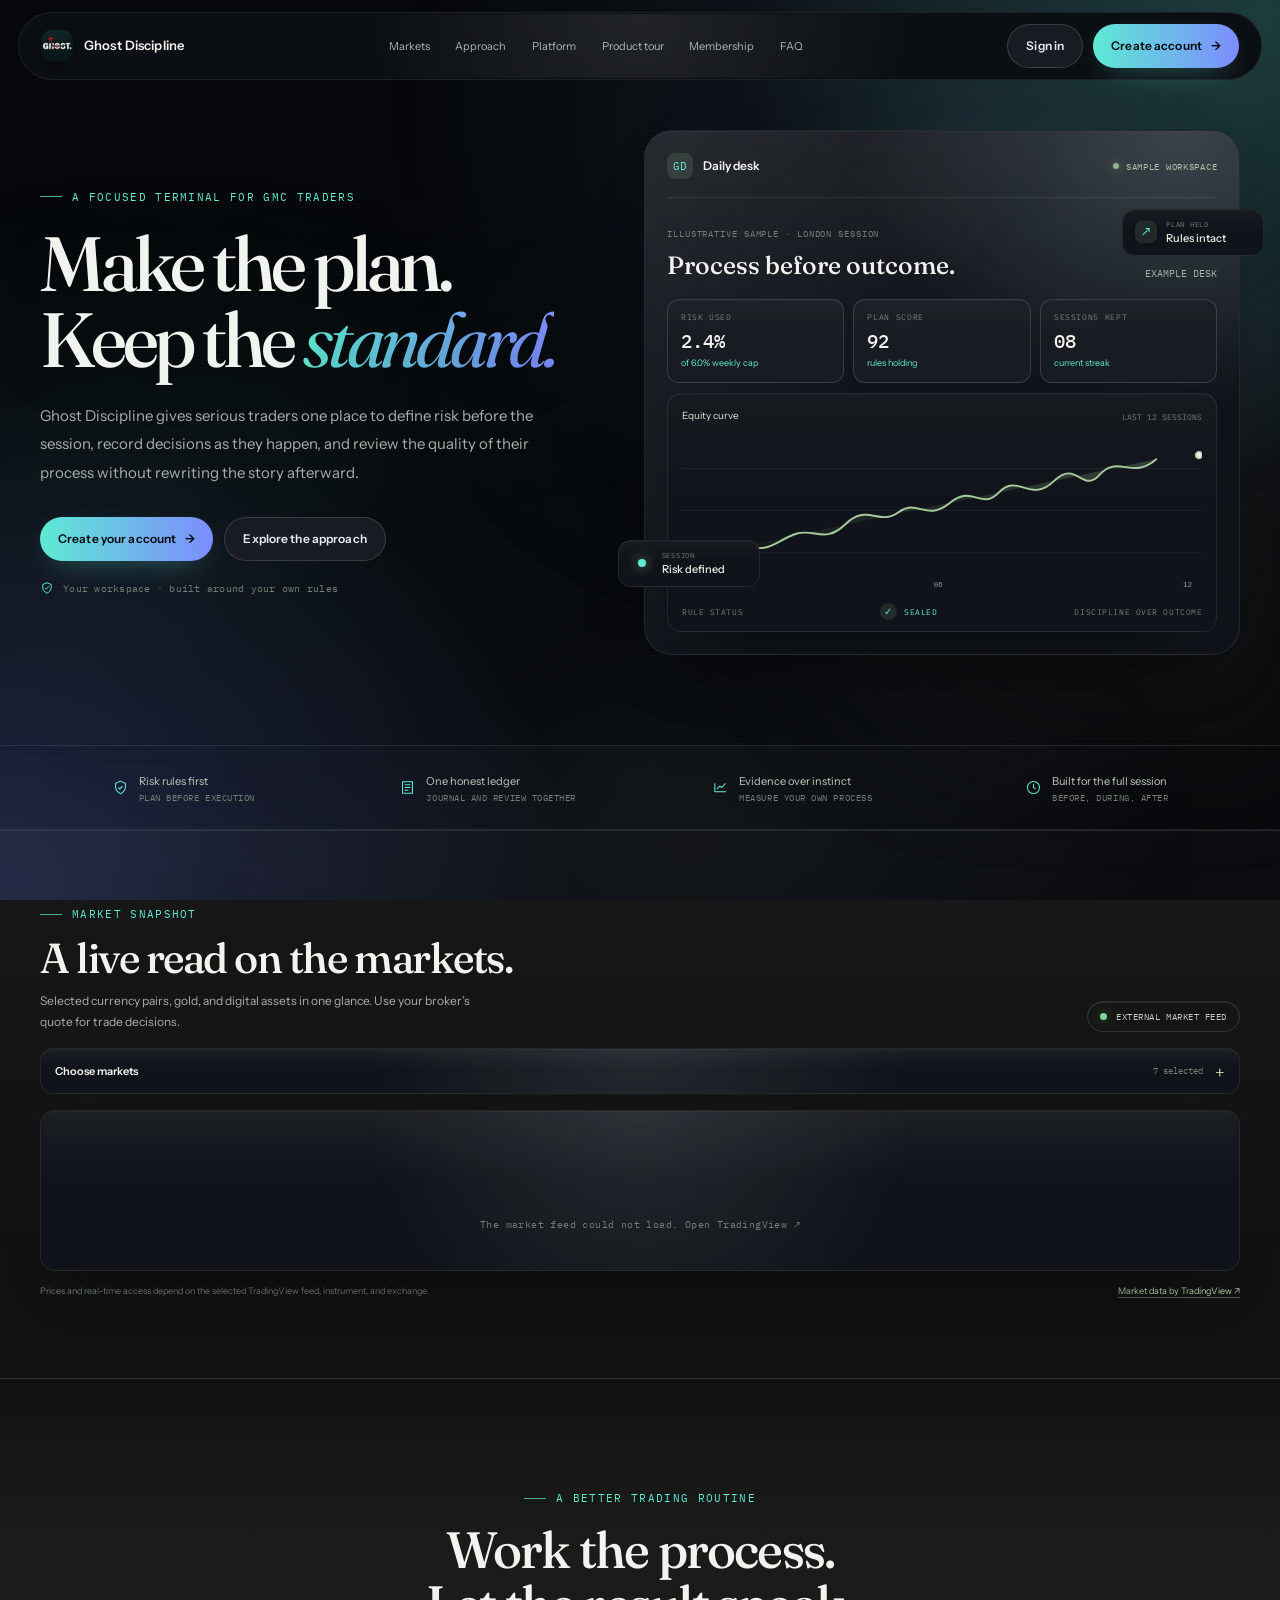
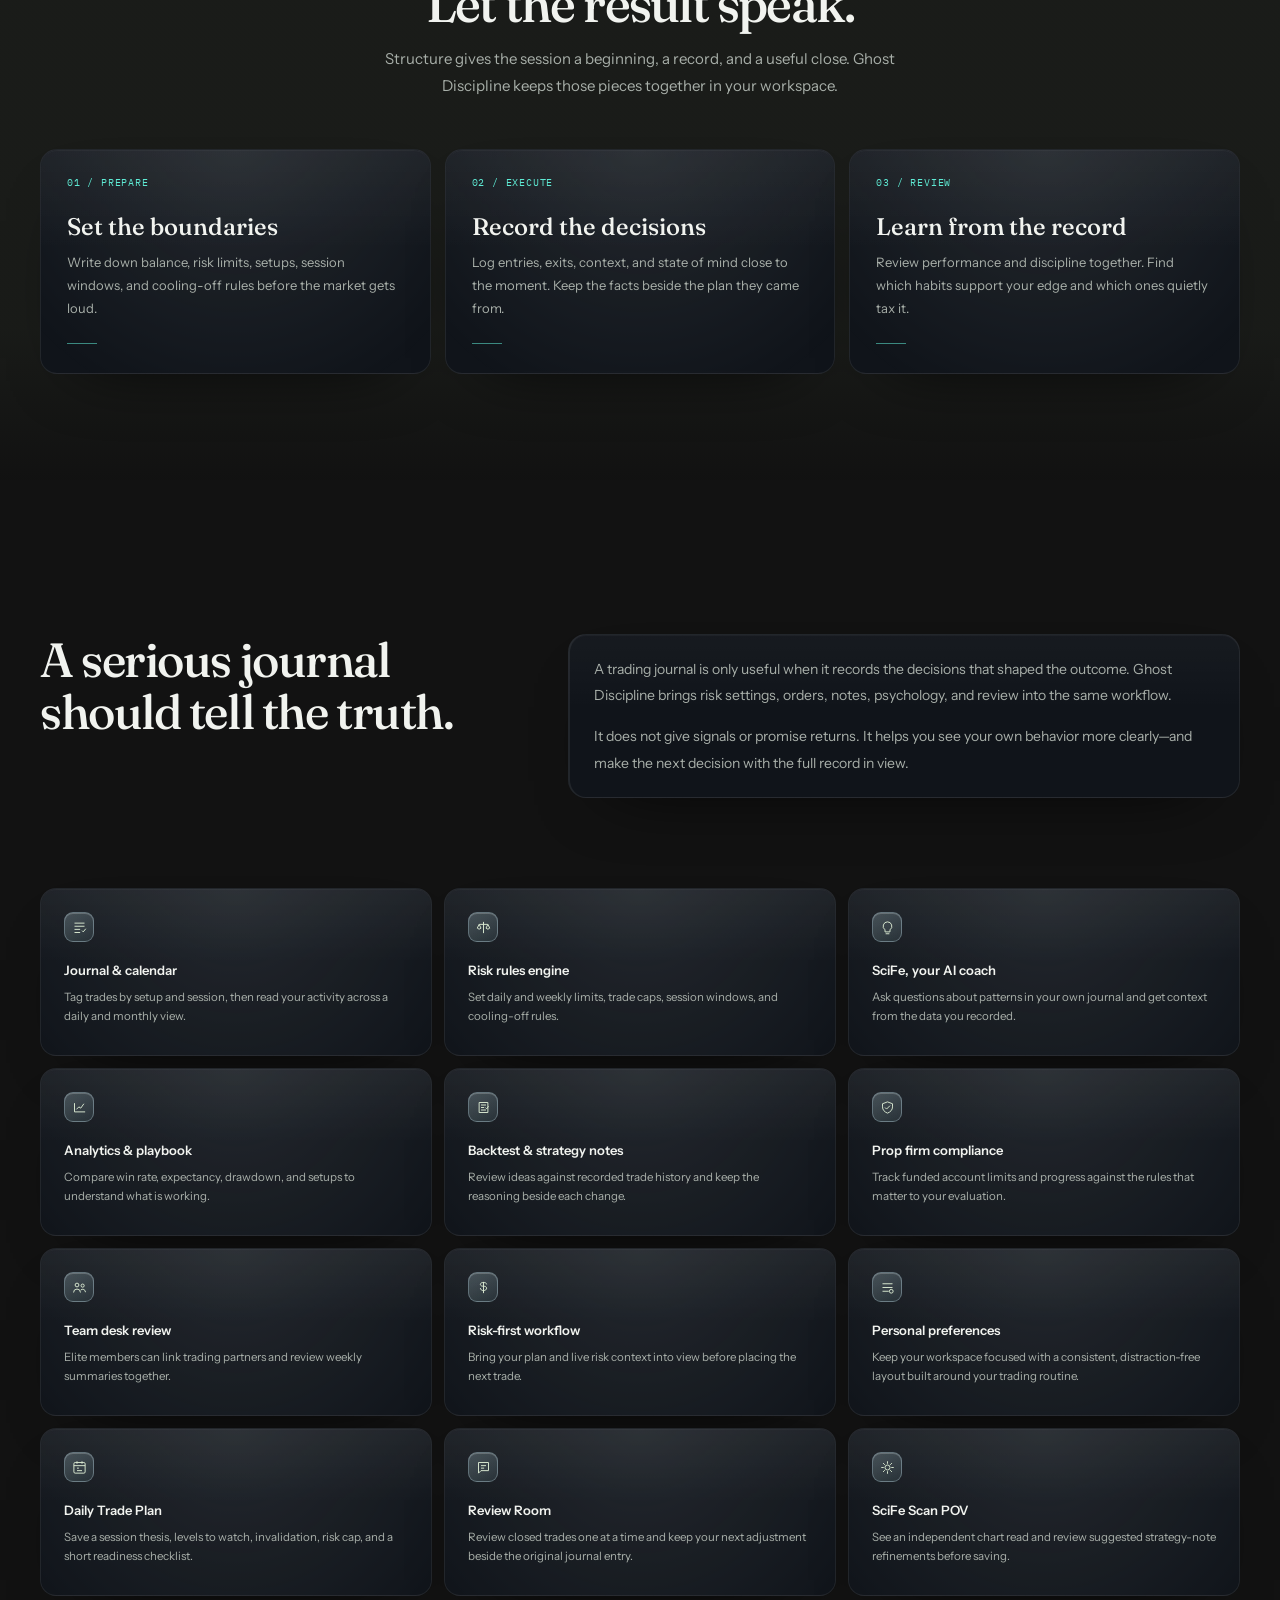
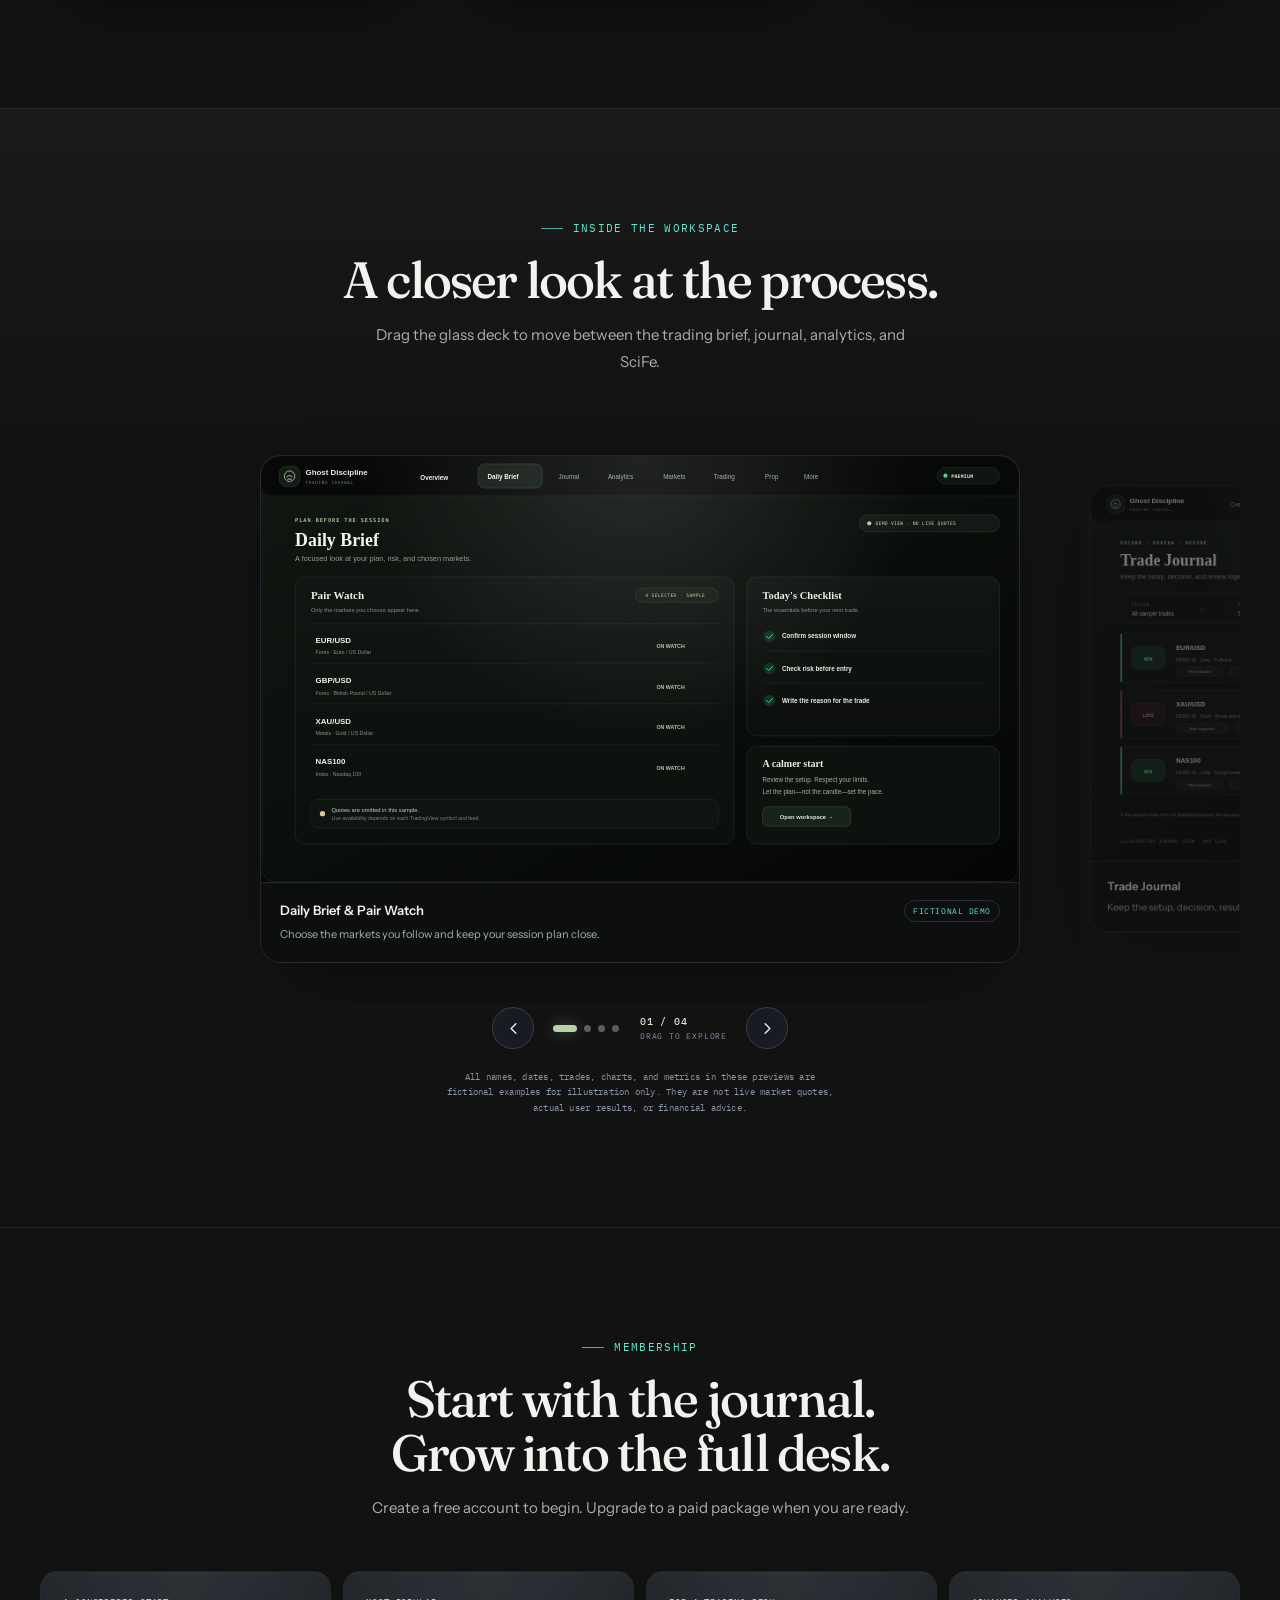
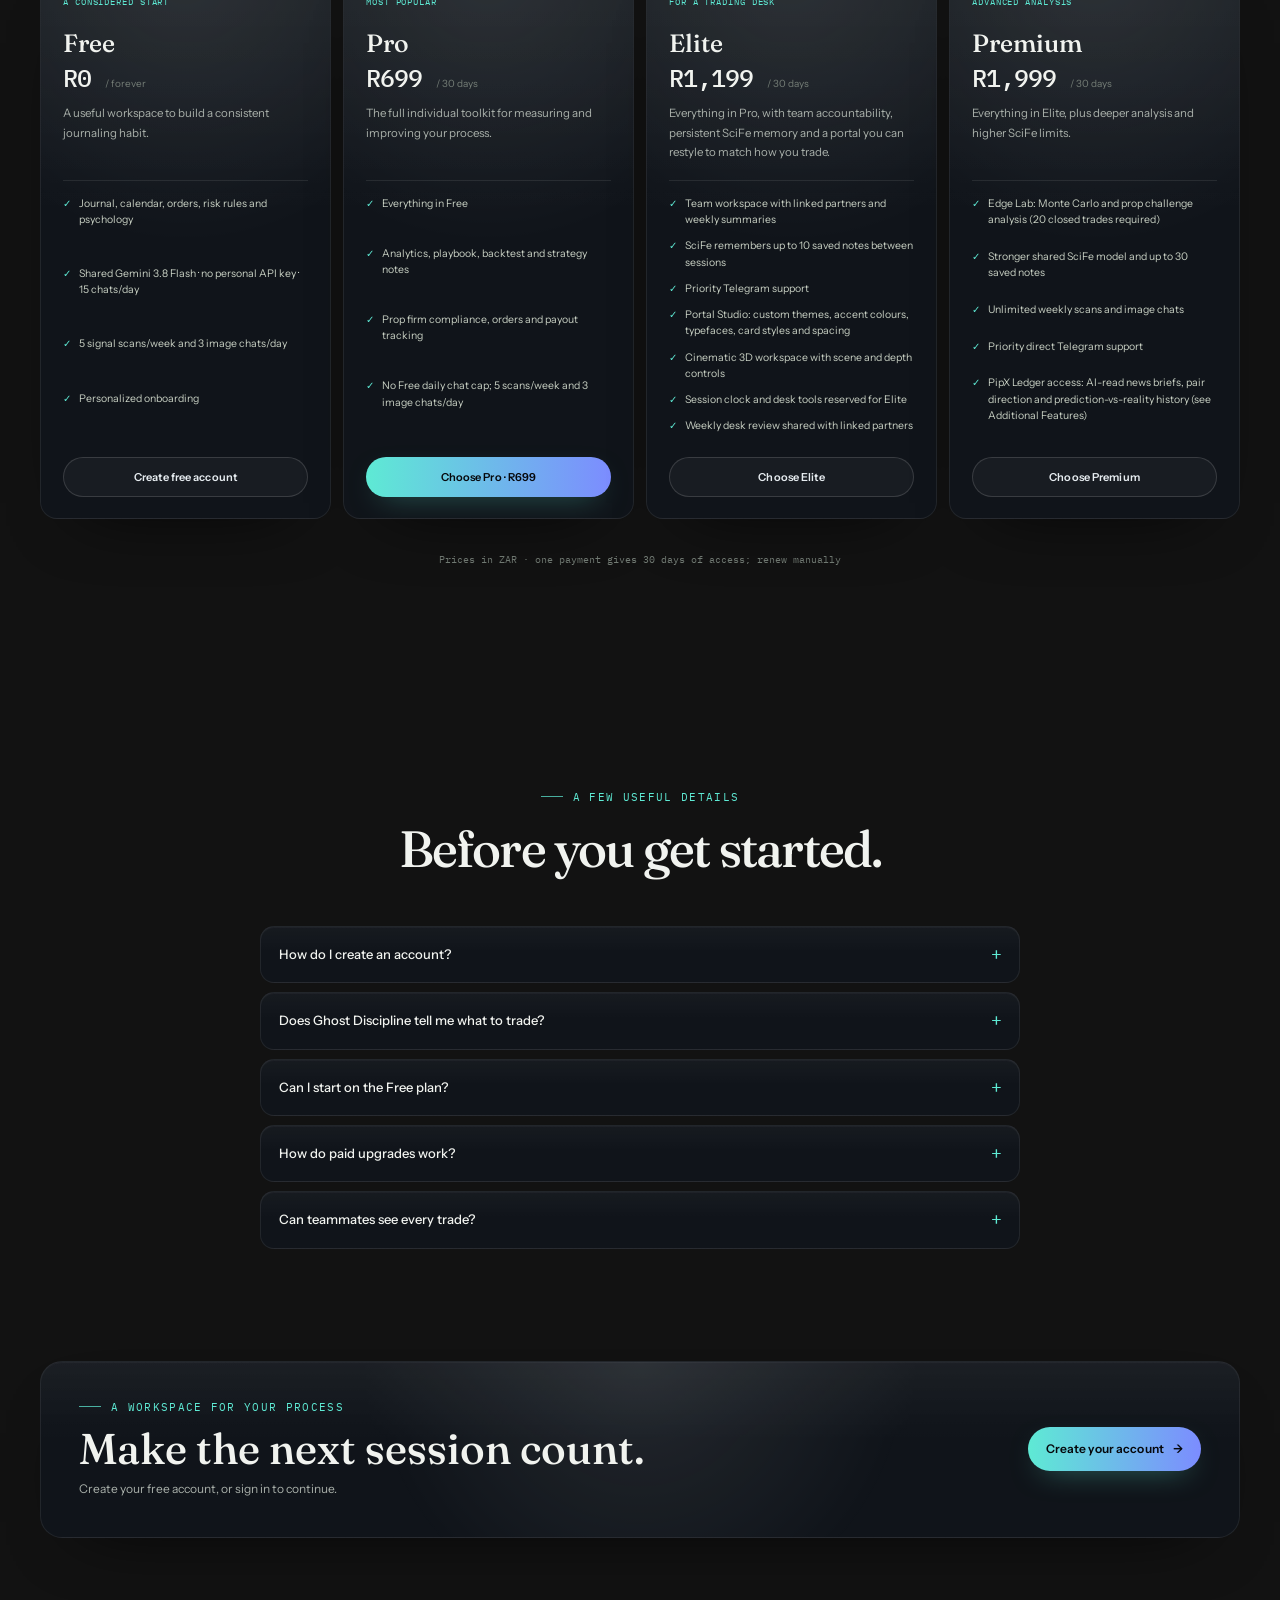
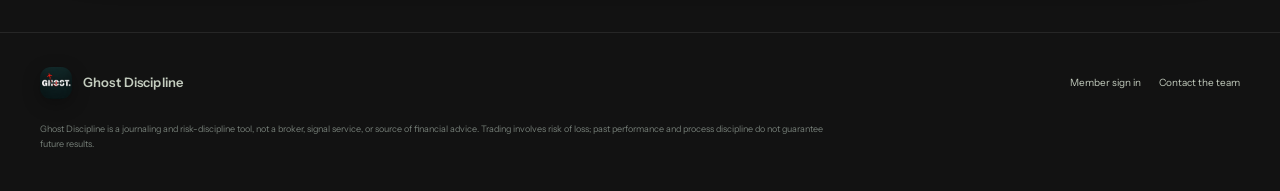
==== commit e7cd96f9: "Merge pull request #18 from gmctrader/hotfix/pro-price-r699 Restore Pro pricing to R699" ====
--- a/index.html
+++ b/index.html
@@ -21,7 +21,8 @@
   <link rel="manifest" href="manifest.json">
   <link rel="preconnect" href="https://fonts.googleapis.com">
   <link rel="preconnect" href="https://fonts.gstatic.com" crossorigin>
-  <link href="https://fonts.googleapis.com/css2?family=Fraunces:ital,opsz,wght@0,9..144,400;0,9..144,500;0,9..144,600;1,9..144,500&family=Instrument+Sans:wght@400;500;600;700&family=IBM+Plex+Mono:wght@400;500&display=swap" rel="stylesheet">
+  <link rel="preload" as="style" href="https://fonts.googleapis.com/css2?family=Fraunces:ital,opsz,wght@0,9..144,400;0,9..144,500;0,9..144,600;1,9..144,500&family=Instrument+Sans:wght@400;500;600;700&family=IBM+Plex+Mono:wght@400;500&display=swap" onload="this.onload=null;this.rel='stylesheet'">
+  <noscript><link rel="stylesheet" href="https://fonts.googleapis.com/css2?family=Fraunces:ital,opsz,wght@0,9..144,400;0,9..144,500;0,9..144,600;1,9..144,500&family=Instrument+Sans:wght@400;500;600;700&family=IBM+Plex+Mono:wght@400;500&display=swap"></noscript>
   
   <style>
     :root{color-scheme:dark;--bg:#0a100d;--bg-soft:#101814;--panel:#121b16;--panel-2:#17221b;--line:rgba(232,239,229,.1);--line-hi:rgba(232,239,229,.17);--text:#f0f2e9;--muted:#a1ac9e;--quiet:#788477;--mint:#a6c99e;--mint-deep:#587b59;--gold:#d3bd8b;--danger:#d89491;--serif:'Fraunces',Georgia,serif;--sans:'Instrument Sans',Arial,sans-serif;--mono:'IBM Plex Mono',monospace;--radius:20px;}
@@ -100,6 +101,7 @@
   </style>
   <style>
     @media(max-width:720px){.plan>p{font-size:13px!important;color:#bac4b7!important}.plan li{font-size:11.5px!important;color:#d1d8cf!important}.membership-note{font-size:11px!important;color:#aab3a4!important}}
+    
   </style>
   <style>
     @media(max-width:720px){.preview-grid{grid-template-columns:1fr;gap:13px}.preview-card figcaption{padding:14px}.preview-caption-tag{font-size:7px}}
@@ -257,14 +259,99 @@
     @media(max-width:720px){.space-field{opacity:.78}.hero-celestial{top:67%;right:-24%;width:min(112vw,620px);opacity:.58}.hero-celestial::before{opacity:.7}.statement-copy{padding:18px 18px}.method-card,.feature,.plan,.market-embed,.market-watch-config,.invite-cta{backdrop-filter:blur(14px) saturate(130%);-webkit-backdrop-filter:blur(14px) saturate(130%)}.method-card,.feature,.plan,.method-card:hover,.feature:hover,.plan:hover{transform:none}}
     @media(prefers-reduced-motion:reduce){.space-field{opacity:.62}.hero::before,.hero-celestial{animation:none!important}.method-card,.feature,.plan,.market-watch-config,.invite-cta{transition:none!important}}
   </style>
+
+  <style id="gd-mobile-polish">
+    /* ---- Overflow containment: decorative layers (planet, aura) must never widen the page.
+       Without this, iOS zooms the layout out to the widest element and the fixed header
+       inherits that inflated width. ---- */
+    html{-webkit-text-size-adjust:100%;text-size-adjust:100%}
+    body{overflow-x:clip}
+    main{overflow-x:clip}
+
+    /* ---- Header: single-line brand and buttons at every width ---- */
+    .nav .brand{min-width:0;white-space:nowrap}
+    .nav .brand img{flex:none}
+    .nav .brand span{overflow:hidden;text-overflow:ellipsis;white-space:nowrap}
+    .nav-actions{flex:none;white-space:nowrap}
+    .nav .btn{white-space:nowrap;flex:none}
+    .nav .btn:active,.nav-sheet-actions .btn:active{transform:scale(.97)}
+    .nav-actions .cta-short,.nav-sheet-actions{display:none}
+    .mobile-menu .i-close{display:none}
+    .mobile-menu[aria-expanded="true"] .i-open{display:none}
+    .mobile-menu[aria-expanded="true"] .i-close{display:block}
+    @keyframes gd-sheet-in{from{opacity:0;transform:translateY(-6px)}to{opacity:1;transform:none}}
+
+    @media(max-width:900px){
+      body{padding-top:calc(78px + env(safe-area-inset-top,0px))}
+      .nav{top:calc(10px + env(safe-area-inset-top,0px));width:calc(100% - 20px);border-radius:999px;background:linear-gradient(145deg,rgba(255,255,255,.085),rgba(255,255,255,.02) 46%),rgba(9,14,11,.76);backdrop-filter:blur(16px) saturate(150%);-webkit-backdrop-filter:blur(16px) saturate(150%)}
+      .nav-inner{height:56px;padding:0 8px 0 14px;gap:8px}
+      .nav .brand{flex:1 1 auto;gap:9px;font-size:14px;font-weight:650;letter-spacing:.005em}
+      .nav .brand img{width:32px;height:32px;border-radius:10px}
+      .nav-actions{gap:8px}
+      .nav-actions .btn{min-height:38px;padding:0 15px;font-size:13px;letter-spacing:0}
+      .nav-actions .btn-quiet{padding:0 14px}
+      .nav-actions .cta-arrow{font-size:14px;line-height:1}
+      .mobile-menu{display:grid;place-items:center;flex:none;width:40px;height:40px;border-color:rgba(239,246,235,.16);background:rgba(255,255,255,.05);transition:background .2s,border-color .2s}
+      .mobile-menu:active,.mobile-menu[aria-expanded="true"]{background:rgba(255,255,255,.1);border-color:rgba(239,246,235,.28)}
+      .mobile-menu svg{width:20px;height:20px}
+
+      /* Dropdown sheet */
+      .nav-links{display:none;position:absolute;flex-direction:column;top:calc(100% + 8px);left:0;right:0;gap:0;padding:8px;max-height:calc(100dvh - 104px);overflow-y:auto;border:1px solid var(--glass-line);border-radius:24px;background:rgba(8,13,10,.99);box-shadow:0 30px 70px -30px #000;backdrop-filter:none;-webkit-backdrop-filter:none;font-size:15px;color:#e6ece2;align-items:stretch}
+      .nav.nav-open .nav-links{display:flex;animation:gd-sheet-in .18s ease-out}
+      .nav-links a{display:flex;align-items:center;width:100%;min-height:48px;padding:0 16px;border-radius:14px;font-size:15px;font-weight:500;letter-spacing:.005em}
+      .nav-links a:hover,.nav-links a:active{background:rgba(255,255,255,.06)}
+      .nav-sheet-actions{display:grid;grid-template-columns:1fr 1fr;gap:8px;margin-top:6px;padding:12px 6px 6px;border-top:1px solid rgba(239,246,235,.1)}
+      .nav-sheet-actions .btn{width:100%;min-height:46px;padding:0 12px;font-size:14px}
+      .nav-sheet-actions .btn-primary:hover,.nav-sheet-actions .btn-primary:active{color:#10150f;text-shadow:none;background:linear-gradient(145deg,#c8dfbd,#91b087)}
+    }
+    @media(min-width:541px) and (max-width:900px){
+      .nav-links{left:auto;width:min(380px,100%)}
+      .nav-sheet-actions{display:none}
+    }
+    /* Phones: one clear call to action + menu; Sign in lives in the sheet */
+    @media(max-width:540px){
+      .nav-actions .btn.nav-signin,.nav-actions .cta-long{display:none}
+      .nav-actions .cta-short{display:inline}
+      .nav-actions .btn-primary{padding:0 14px}
+    }
+    @media(max-width:400px){
+      .nav-actions .cta-arrow{display:none}
+      .nav-actions .btn-primary{padding:0 14px}
+    }
+    @media(max-width:350px){
+      .nav-inner{padding-left:10px;gap:6px}
+      .nav .brand{gap:6px;font-size:13px;letter-spacing:0}
+      .nav .brand img{width:26px;height:26px;border-radius:8px}
+      .nav-actions{gap:6px}
+      .nav-actions .btn-primary{padding:0 11px;font-size:12px}
+      .mobile-menu{width:38px;height:38px}
+    }
+
+    /* Hero + plan buttons: never split a label across two lines; stack on phones */
+    .btn{white-space:nowrap}
+    @media(max-width:480px){
+      .hero-actions{flex-direction:column;align-items:stretch}
+      .hero-actions .btn{width:100%;flex:none}
+    }
+
+    /* ---- Speed on phones/tablets: backdrop blur over a live canvas is re-rendered
+       every frame. Keep it on the header only; cards keep their translucent glass fill. ---- */
+    @media(max-width:900px),(hover:none){
+      *:not(.nav):not(.nav *),*:not(.nav):not(.nav *)::before,*:not(.nav):not(.nav *)::after{backdrop-filter:none!important;-webkit-backdrop-filter:none!important}
+      .hero::before,.hero-celestial{animation:none!important}
+    }
+  </style>
+<link rel="stylesheet" href="gd-portal-theme.css">
+<script defer src="gd-portal-theme.js"></script>
+<style id="gd-align">@supports (grid-template-rows:subgrid){.plans{gap:0 12px!important}.plan{display:grid!important;grid-template-rows:subgrid;grid-row:span 6;row-gap:0;margin-bottom:12px}.plan>:last-child{align-self:end}}@media(max-width:900px){.plans{gap:0 12px!important}}</style>
 </head>
 <body>
   <canvas class="space-field" id="spaceField" aria-hidden="true"></canvas>
   <header class="nav" id="top">
     <div class="wrap nav-inner">
-      <a class="brand" href="#top"><img src="ghost-discipline-logo-v2.png" alt=""><span>Ghost Discipline</span></a>
-      <nav class="nav-links" id="navLinks" aria-label="Main navigation"><a href="#markets">Markets</a><a href="#approach">Approach</a><a href="#platform">Platform</a><a href="#preview-gallery">Product tour</a><a href="#membership">Membership</a><a href="#faq">FAQ</a></nav>
-      <div class="nav-actions"><a class="btn btn-quiet" href="app.html?signin=1">Sign in</a><a class="btn btn-primary" href="app.html?signin=1&amp;signup=1">Create account <span aria-hidden="true">→</span></a><button class="mobile-menu" type="button" id="menuToggle" aria-label="Open navigation" aria-expanded="false" aria-controls="navLinks"><svg viewBox="0 0 24 24" fill="none" stroke="currentColor" stroke-width="1.7" stroke-linecap="round"><path d="M4 7h16M4 12h16M4 17h16"/></svg></button></div>
+      <a class="brand" href="#top" aria-label="Ghost Discipline, back to top"><img src="ghost-discipline-logo-sm.png" alt="" width="32" height="32" decoding="async"><span>Ghost Discipline</span></a>
+      <nav class="nav-links" id="navLinks" aria-label="Main navigation"><a href="#markets">Markets</a><a href="#approach">Approach</a><a href="#platform">Platform</a><a href="#preview-gallery">Product tour</a><a href="#membership">Membership</a><a href="#faq">FAQ</a><div class="nav-sheet-actions"><a class="btn btn-quiet" href="app.html?signin=1">Sign in</a><a class="btn btn-primary" href="app.html?signin=1&amp;signup=1">Create account <span aria-hidden="true">→</span></a></div></nav>
+      <div class="nav-actions"><a class="btn btn-quiet nav-signin" href="app.html?signin=1">Sign in</a><a class="btn btn-primary nav-cta" href="app.html?signin=1&amp;signup=1" aria-label="Create account"><span class="cta-long">Create account</span><span class="cta-short">Get started</span><span class="cta-arrow" aria-hidden="true">→</span></a><button class="mobile-menu" type="button" id="menuToggle" aria-label="Open navigation" aria-expanded="false" aria-controls="navLinks"><svg viewBox="0 0 24 24" fill="none" stroke="currentColor" stroke-width="1.7" stroke-linecap="round" aria-hidden="true"><path class="i-open" d="M4 7h16M4 12h16M4 17h16"/><path class="i-close" d="M6 6l12 12M18 6L6 18"/></svg></button></div>
     </div>
   </header>
 
@@ -347,8 +434,8 @@
     <section class="section membership" id="membership"><div class="wrap"><div class="section-head"><div class="eyebrow">Membership</div><h2>Start with the journal.<br>Grow into the full desk.</h2><p>Create a free account to begin. Upgrade to a paid package when you are ready.</p></div><div class="plans">
       <article class="plan"><div class="plan-label">A considered start</div><h3>Free</h3><div class="price">R0 <small>/ forever</small></div><p>A useful workspace to build a consistent journaling habit.</p><ul><li>Journal, calendar, orders, risk rules and psychology</li><li>Shared Gemini 3.8 Flash · no personal API key · 15 chats/day</li><li>5 signal scans/week and 3 image chats/day</li><li>Personalized onboarding</li></ul><a class="btn btn-quiet" href="app.html?signin=1&amp;signup=1">Create free account</a></article>
 <article class="plan featured"><div class="plan-label">Most popular</div><h3>Pro</h3><div class="price">R699 <small>/ 30 days</small></div><p>The full individual toolkit for measuring and improving your process.</p><ul><li>Everything in Free</li><li>Analytics, playbook, backtest and strategy notes</li><li>Prop firm compliance, orders and payout tracking</li><li>No Free daily chat cap; 5 scans/week and 3 image chats/day</li></ul><a class="btn btn-primary" href="app.html?signin=1&amp;signup=1&amp;plan=pro">Choose Pro · R699</a></article>
-<article class="plan"><div class="plan-label">For a trading desk</div><h3>Elite</h3><div class="price">R1,199 <small>/ 30 days</small></div><p>Everything in Pro, with team accountability and persistent SciFe memory.</p><ul><li>Team workspace with linked partners and weekly summaries</li><li>SciFe remembers up to 10 saved notes between sessions</li><li>Priority Telegram support</li></ul><a class="btn btn-quiet" href="app.html?signin=1&amp;signup=1&amp;plan=elite">Choose Elite</a></article>
-<article class="plan"><div class="plan-label">Advanced analysis</div><h3>Premium</h3><div class="price">R1,999 <small>/ 30 days</small></div><p>Everything in Elite, plus deeper analysis and higher SciFe limits.</p><ul><li>Edge Lab: Monte Carlo and prop challenge analysis (20 closed trades required)</li><li>Stronger shared SciFe model and up to 30 saved notes</li><li>Unlimited weekly scans and image chats</li><li>Priority direct Telegram support</li></ul><a class="btn btn-quiet" href="app.html?signin=1&amp;signup=1&amp;plan=premium">Choose Premium</a></article>
+<article class="plan"><div class="plan-label">For a trading desk</div><h3>Elite</h3><div class="price">R1,199 <small>/ 30 days</small></div><p>Everything in Pro, with team accountability, persistent SciFe memory and a portal you can restyle to match how you trade.</p><ul><li>Team workspace with linked partners and weekly summaries</li><li>SciFe remembers up to 10 saved notes between sessions</li><li>Priority Telegram support</li><li>Portal Studio: custom themes, accent colours, typefaces, card styles and spacing</li><li>Cinematic 3D workspace with scene and depth controls</li><li>Session clock and desk tools reserved for Elite</li><li>Weekly desk review shared with linked partners</li></ul><a class="btn btn-quiet" href="app.html?signin=1&amp;signup=1&amp;plan=elite">Choose Elite</a></article>
+<article class="plan"><div class="plan-label">Advanced analysis</div><h3>Premium</h3><div class="price">R1,999 <small>/ 30 days</small></div><p>Everything in Elite, plus deeper analysis and higher SciFe limits.</p><ul><li>Edge Lab: Monte Carlo and prop challenge analysis (20 closed trades required)</li><li>Stronger shared SciFe model and up to 30 saved notes</li><li>Unlimited weekly scans and image chats</li><li>Priority direct Telegram support</li><li>PipX Ledger access: AI-read news briefs, pair direction and prediction-vs-reality history (see Additional Features)</li></ul><a class="btn btn-quiet" href="app.html?signin=1&amp;signup=1&amp;plan=premium">Choose Premium</a></article>
 </div><p class="membership-note">Prices in ZAR · one payment gives 30 days of access; renew manually</p></div></section>
 
     <section class="section" id="faq"><div class="wrap"><div class="section-head"><div class="eyebrow">A few useful details</div><h2>Before you get started.</h2></div><div class="faq">
@@ -362,7 +449,7 @@
     <section class="wrap" style="padding-bottom:94px"><div class="invite-cta"><div><div class="eyebrow">A workspace for your process</div><h2>Make the next session count.</h2><p>Create your free account, or sign in to continue.</p></div><a class="btn btn-primary" href="app.html?signin=1&amp;signup=1">Create your account <span aria-hidden="true">→</span></a></div></section>
   </main>
 
-  <footer class="footer"><div class="wrap"><div class="footer-main"><a class="brand" href="#top"><img src="ghost-discipline-logo-v2.png" alt=""><span>Ghost Discipline</span></a><div class="footer-links"><a href="app.html?signin=1">Member sign in</a><a href="https://t.me/GhostTradersEmpire" target="_blank" rel="noopener">Contact the team</a></div></div><p class="legal">Ghost Discipline is a journaling and risk-discipline tool, not a broker, signal service, or source of financial advice. Trading involves risk of loss; past performance and process discipline do not guarantee future results.</p></div></footer>
+  <footer class="footer"><div class="wrap"><div class="footer-main"><a class="brand" href="#top"><img src="ghost-discipline-logo-sm.png" alt="" width="32" height="32" loading="lazy" decoding="async"><span>Ghost Discipline</span></a><div class="footer-links"><a href="app.html?signin=1">Member sign in</a><a href="https://t.me/GhostTradersEmpire" target="_blank" rel="noopener">Contact the team</a></div></div><p class="legal">Ghost Discipline is a journaling and risk-discipline tool, not a broker, signal service, or source of financial advice. Trading involves risk of loss; past performance and process discipline do not guarantee future results.</p></div></footer>
   <script>
     if(location.protocol==='https:'){
       document.querySelectorAll('a[href]').forEach(function(link){
@@ -382,7 +469,11 @@
     const menuButton=document.getElementById('menuToggle');
     const nav=document.querySelector('.nav');
     menuButton?.addEventListener('click',()=>{const open=nav.classList.toggle('nav-open');menuButton.setAttribute('aria-expanded',String(open));menuButton.setAttribute('aria-label',open?'Close navigation':'Open navigation');});
-    document.querySelectorAll('.nav-links a').forEach(link=>link.addEventListener('click',()=>{nav.classList.remove('nav-open');menuButton?.setAttribute('aria-expanded','false');}));
+    const closeNav=()=>{nav.classList.remove('nav-open');menuButton?.setAttribute('aria-expanded','false');menuButton?.setAttribute('aria-label','Open navigation');};
+    document.querySelectorAll('.nav-links a').forEach(link=>link.addEventListener('click',closeNav));
+    document.addEventListener('click',event=>{if(nav.classList.contains('nav-open')&&!nav.contains(event.target))closeNav();});
+    document.addEventListener('keydown',event=>{if(event.key==='Escape'&&nav.classList.contains('nav-open')){closeNav();menuButton?.focus();}});
+    window.matchMedia('(min-width:721px)').addEventListener?.('change',event=>{if(event.matches)closeNav();});
     const marketSection=document.getElementById('markets');
     const marketHost=document.getElementById('marketWidgetHost');
     const marketLoading=document.getElementById('marketLoading');
--- a/gd-portal-theme.css
+++ b/gd-portal-theme.css
@@ -0,0 +1,121 @@
+/* Ghost Discipline — shared portal theme.
+   Default look: near-black base + teal glow (top-right) + indigo glow (bottom-left), INK surfaces (solid, matte, no blur).
+   3D workspace is opt-in (Elite and up) and only adds html[data-gd3d="on"] rules at the bottom.
+   Loaded by index, app, scife, welcome and admin. Safe to remove: delete the <link> and <script> tags. */
+:root{--gdx-teal:94,234,212;--gdx-indigo:124,140,255;
+  --ink-bg:#05070a;--ink-rgb:11,14,19;--ink-a:1;--ink-card-rgb:16,20,26;--ink-tile-rgb:24,28,34;
+  --ink-line:rgba(255,255,255,.075);--ink-line-hi:rgba(255,255,255,.14)}
+
+/* ---------- Background (matches the reference frame) ---------- */
+#gdxBg{position:fixed;inset:0;z-index:-2;overflow:hidden;pointer-events:none;contain:strict;background-color:var(--ink-bg);
+  background-image:
+    radial-gradient(120% 120% at 50% 50%,transparent 55%,rgba(0,0,0,.65)),
+    repeating-linear-gradient(0deg,rgba(255,255,255,.013) 0 1px,transparent 1px 4px),
+    radial-gradient(60vmax 52vmax at 100% 0%,rgba(var(--gdx-teal),.22),transparent 70%),
+    radial-gradient(64vmax 56vmax at 0% 100%,rgba(var(--gdx-indigo),.25),transparent 70%)}
+#gdxBg i{display:none}
+/* the old drifting starfield is part of the 3D feature now, never shown by default */
+.space-field{display:none!important}
+html[data-gdx]:not([data-theme="light"]),html[data-gdx]:not([data-theme="light"]) body{background:transparent!important}
+html[data-gdx]:not([data-theme="light"]) #authScreen{background:transparent!important}
+html[data-gdx]:not([data-theme="light"]) :is(.auth-video-vignette,.auth-vignette,.auth-video){opacity:0!important}
+html[data-gdx]:not([data-theme="light"]) :is(.bg-video,.bg-video-tint,[class*="bg-video"]){opacity:0!important}
+
+/* ---------- Ink, not glass: no blur anywhere in dark themes ---------- */
+html:not([data-theme="light"]) *,html:not([data-theme="light"]) *::before,html:not([data-theme="light"]) *::after{-webkit-backdrop-filter:none!important;backdrop-filter:none!important}
+
+/* ink pages / cards / modals / menus */
+html:not([data-theme="light"]) :is(.card,.auth-card,.package-card,.eq-dark-card,.quick-scife-modal,.onboarding-modal,.sneak-peek-modal,.pf-archive-card,.gd-load-data-card,.gate-card,.journey-rank-panel,.hero-stat,.empty-state,.team-card-row,.sneak-peek-chart-card,.overview-filter-menu,.desktop-nav-menu,.pe-card,.eq-stat,.rc-stat,.remember-box,.watch-custom-box,.sig-card,.provider-card,.sig-console-card,.sig-result-card,.sig-error-card,.prompt-card,.settings-pane,.chart-lightbox-modal,.method-card,.feature,.plan,.modal,.visual,.visual-stat,.visual-chart,.visual-float,.preview-card,.invite-cta,.pro-offer-banner,.market-embed,.market-watch-config,.market-watch-group,.faq details,.statement-copy){
+  background-color:rgba(var(--ink-card-rgb),var(--ink-a))!important;
+  background-image:linear-gradient(180deg,rgba(255,255,255,.028),transparent 46%)!important;
+  border-color:var(--ink-line)!important;
+  box-shadow:inset 0 1px rgba(255,255,255,.035),0 28px 70px -44px rgba(0,0,0,.95)!important}
+/* inner tiles sit one step lighter, like the stat tiles in the reference */
+html:not([data-theme="light"]) :is(.pe-tile,.hero-stat .tile,.eq-stat,.rc-stat,.visual-stat){
+  background-color:rgba(var(--ink-tile-rgb),var(--ink-a))!important;border-color:var(--ink-line-hi)!important}
+/* ink chrome: top bars, sidebar, tab bar */
+html:not([data-theme="light"]) :is(.desktop-nav,.mobile-topbar,.sidebar,.tab-bar,.nav,.plan-badge,.plan-badge-mobile,#app>.topbar,.topbar,.composer-row,.chat-wrap){
+  background-color:rgba(var(--ink-rgb),var(--ink-a))!important;background-image:none!important;border-color:var(--ink-line)!important;box-shadow:none!important}
+
+/* ---------- Ink buttons ---------- */
+html:not([data-theme="light"]) :is(.btn-ghost,.btn-quiet,.icon-btn,.tab-btn,.side-navbtn,.auth-social-btn,.side-reset-btn,.card-expand-btn,.ai-refresh-btn,.mic-btn,.quick-chip,.sig-copy-btn,.sig-overlay-toggle,.preview-carousel-arrow,.desktop-nav-link,.desktop-nav-trigger):not(.active):not(.on):not([aria-selected="true"]){
+  background-color:rgba(var(--ink-tile-rgb),1)!important;background-image:none!important;border:1px solid var(--ink-line-hi)!important;box-shadow:none!important;color:#e6ecf0}
+html:not([data-theme="light"]) :is(.btn-ghost,.btn-quiet,.icon-btn,.tab-btn,.quick-chip,.sig-copy-btn,.desktop-nav-link):not(.active):not(.on):hover{border-color:rgba(var(--gdx-teal),.45)!important}
+html:not([data-theme="light"]) :is(.tab-btn,.side-navbtn,.quick-chip,.desktop-nav-link).active,
+html:not([data-theme="light"]) :is(.tab-btn,.side-navbtn,.quick-chip).on,
+html:not([data-theme="light"]) :is(.tab-btn,.side-navbtn)[aria-selected="true"]{
+  background-color:rgba(var(--gdx-teal),.10)!important;background-image:none!important;border:1px solid rgba(var(--gdx-teal),.45)!important;box-shadow:none!important}
+/* primary = the teal→indigo pill from the reference, flat, dark ink label */
+html:not([data-theme="light"]) :is(.btn-primary,.send-btn,.boot-enter-btn,button[type="submit"].btn){
+  background:linear-gradient(90deg,rgb(var(--gdx-teal)),rgb(var(--gdx-indigo)))!important;color:#06080c!important;border:0!important;
+  box-shadow:0 10px 30px -14px rgba(var(--gdx-teal),.55)!important;text-shadow:none!important}
+:is(.btn-primary,.btn-gold,.btn){text-shadow:none}
+.btn-primary::before,.btn-gold::before{display:none!important}
+html:not([data-theme="light"]) .btn-gold{box-shadow:none!important}
+html:not([data-theme="light"]) :is(input:not([type=checkbox]):not([type=radio]):not([type=range]),select,textarea){
+  background-color:rgb(var(--ink-card-rgb))!important;border-color:var(--ink-line-hi)!important;box-shadow:none!important}
+html:not([data-theme="light"]) input:focus,html:not([data-theme="light"]) select:focus,html:not([data-theme="light"]) textarea:focus{border-color:rgba(var(--gdx-teal),.6)!important;outline:none}
+
+@media (max-width:720px){:root{--ink-a:1}}
+
+/* ============ Elite Portal view ============ */
+.ep-grid{display:grid;grid-template-columns:repeat(auto-fit,minmax(300px,1fr));gap:18px}
+.ep-card{padding:24px!important}
+.ep-card h3{margin:0 0 4px;font-size:16px;font-weight:600;letter-spacing:-.01em}
+.ep-card .ep-sub{font-size:12.5px;opacity:.7;margin:0 0 16px;line-height:1.5}
+.ep-row{display:flex;align-items:center;justify-content:space-between;gap:14px;padding:12px 0;border-top:1px solid var(--ink-line)}
+.ep-row:first-of-type{border-top:0}
+.ep-row b{display:block;font-size:13.5px;font-weight:600}
+.ep-row small{display:block;font-size:12px;opacity:.65;margin-top:2px}
+.ep-kicker{font-size:10.5px;letter-spacing:.22em;text-transform:uppercase;color:rgb(var(--gdx-teal));margin-bottom:8px}
+.ep-seg{display:inline-flex;border:1px solid var(--ink-line-hi);border-radius:999px;padding:3px;gap:2px;background:rgb(var(--ink-bg-rgb,5,7,10))}
+.ep-seg button{border:0;background:transparent;color:inherit;font:inherit;font-size:12px;padding:6px 12px;border-radius:999px;cursor:pointer;opacity:.7}
+.ep-seg button.on{background:rgba(var(--gdx-teal),.16);opacity:1;box-shadow:inset 0 0 0 1px rgba(var(--gdx-teal),.45)}
+.ep-swatches{display:flex;gap:10px}
+.ep-swatch{width:26px;height:26px;border-radius:50%;border:2px solid transparent;cursor:pointer;padding:0}
+.ep-swatch.on{border-color:#fff}
+.ep-pill{display:inline-block;font-size:10px;letter-spacing:.14em;text-transform:uppercase;padding:3px 8px;border-radius:999px;border:1px solid rgba(var(--gdx-teal),.4);color:rgb(var(--gdx-teal));margin-left:8px;vertical-align:middle}
+.ep-clock{font-variant-numeric:tabular-nums;font-size:30px;font-weight:600;letter-spacing:-.02em;margin:2px 0 14px}
+.ep-sess{display:grid;grid-template-columns:78px 1fr auto;align-items:center;gap:12px;padding:8px 0;font-size:13px}
+.ep-bar{height:6px;border-radius:99px;background:rgba(255,255,255,.07);overflow:hidden}
+.ep-bar i{display:block;height:100%;width:0;border-radius:99px;background:linear-gradient(90deg,rgb(var(--gdx-teal)),rgb(var(--gdx-indigo)));transition:width .6s}
+.ep-sess .st{font-size:11px;letter-spacing:.1em;text-transform:uppercase;opacity:.6}
+.ep-sess.open .st{color:rgb(var(--gdx-teal));opacity:1}
+.ep-lock{text-align:center;padding:48px 20px}
+
+/* ============ 3D workspace (Elite and up, opt-in) ============ */
+#gd3dScene{position:fixed;inset:0;z-index:-1;width:100%;height:100%;display:block;pointer-events:none}
+#gd3dIntro{position:fixed;inset:0;z-index:2147483000;background:#05070a;opacity:1;transition:opacity 2.6s cubic-bezier(.3,.6,.2,1),transform 2.6s cubic-bezier(.3,.6,.2,1),filter 2.6s ease}
+#gd3dIntro.out{opacity:0;transform:scale(1.18);filter:blur(8px);pointer-events:none}
+#gd3dIntro canvas{position:absolute;inset:0;width:100%;height:100%;display:block}
+#gd3dHud{position:absolute;left:0;right:0;bottom:9vh;text-align:center;color:#e6ecf0;font-family:'Instrument Sans',system-ui,sans-serif;pointer-events:none;transition:opacity .6s}
+#gd3dHud .k{font-size:11px;letter-spacing:.34em;text-transform:uppercase;color:rgb(var(--gdx-teal));opacity:.9}
+#gd3dHud .m{font-size:clamp(18px,2.6vw,28px);font-weight:600;letter-spacing:-.01em;margin:10px 0 18px;min-height:1.3em}
+#gd3dHud .p{width:min(420px,70vw);height:3px;margin:0 auto;border-radius:99px;background:rgba(255,255,255,.1);overflow:hidden}
+#gd3dHud .p i{display:block;height:100%;width:0;background:linear-gradient(90deg,rgb(var(--gdx-teal)),rgb(var(--gdx-indigo)))}
+#gd3dHud .t{margin-top:10px;font-size:11px;letter-spacing:.2em;opacity:.55;font-variant-numeric:tabular-nums}
+#gd3dSkip{position:absolute;right:24px;bottom:24px;pointer-events:auto;background:#10141a;color:#e6ecf0;border:1px solid var(--ink-line-hi);border-radius:999px;padding:9px 16px;font:600 12px 'Instrument Sans',system-ui,sans-serif;letter-spacing:.06em;cursor:pointer;opacity:0;transition:opacity .5s}
+#gd3dSkip.show{opacity:1}
+html[data-gd3d="on"]{--ink-a:.9}
+html[data-gd3d="on"] :is(.desktop-nav,.mobile-topbar,.sidebar,.tab-bar,.nav){--ink-a:.94}
+@media (hover:hover) and (pointer:fine){
+  html[data-gd3d="on"][data-gd-tilt] :is(.package-card,.hero-stat,.prompt-card,.provider-card,.sig-card,.pe-tile,.eq-dark-card,.pf-archive-card,.method-card,.feature,.plan,.ep-card):hover{
+    transform:perspective(1100px) rotateX(var(--tx,0deg)) rotateY(var(--ty,0deg)) translateY(-3px) translateZ(6px)!important;
+    border-color:rgba(var(--gdx-teal),.35)!important;transition:transform .18s ease-out,border-color .3s}
+}
+@media (prefers-reduced-motion:reduce){#gd3dIntro{display:none!important}}
+html.motion-reduced #gd3dIntro{display:none!important}
+
+/* ============ Flat by default: the old 3D set pieces are retired unless the Elite 3D workspace is on ============ */
+/* retired set pieces, in every mode (the 3D workspace has its own redesigned scene) */
+:is(.hero-celestial,.visual-orbit,.visual-stage::before,.visual-stage::after,#bootSplash::before,#bootSplash::after){display:none!important}
+html:not([data-gd3d]) :is(.visual-stage,.preview-grid,.preview-carousel,.preview-card,.method-card,.feature,.plan,.auth-card,.visual,.visual-float){perspective:none!important;transform-style:flat!important}
+html:not([data-gd3d]) :is(.method-card,.feature,.plan,.visual,.auth-card){transform:none!important}
+html:not([data-gd3d]) :is(.method-card,.feature,.plan):hover{transform:translateY(-2px)!important}
+html:not([data-gd3d]) .preview-card:nth-child(n),html:not([data-gd3d]) .preview-card:hover{transform:scale(var(--card-scale,1))!important}
+html:not([data-gd3d]) .preview-card img{transform:none!important}
+#heroTitle em{background:linear-gradient(90deg,rgb(var(--gdx-teal)),rgb(var(--gdx-indigo)));-webkit-background-clip:text;background-clip:text;-webkit-text-fill-color:transparent;color:transparent}
+/* landing page: swap the sage green for the reference teal */
+:root{--mint:#5eead4;--mint-deep:#2f8f82}
+
+button.switch{padding:0;-webkit-appearance:none;appearance:none}
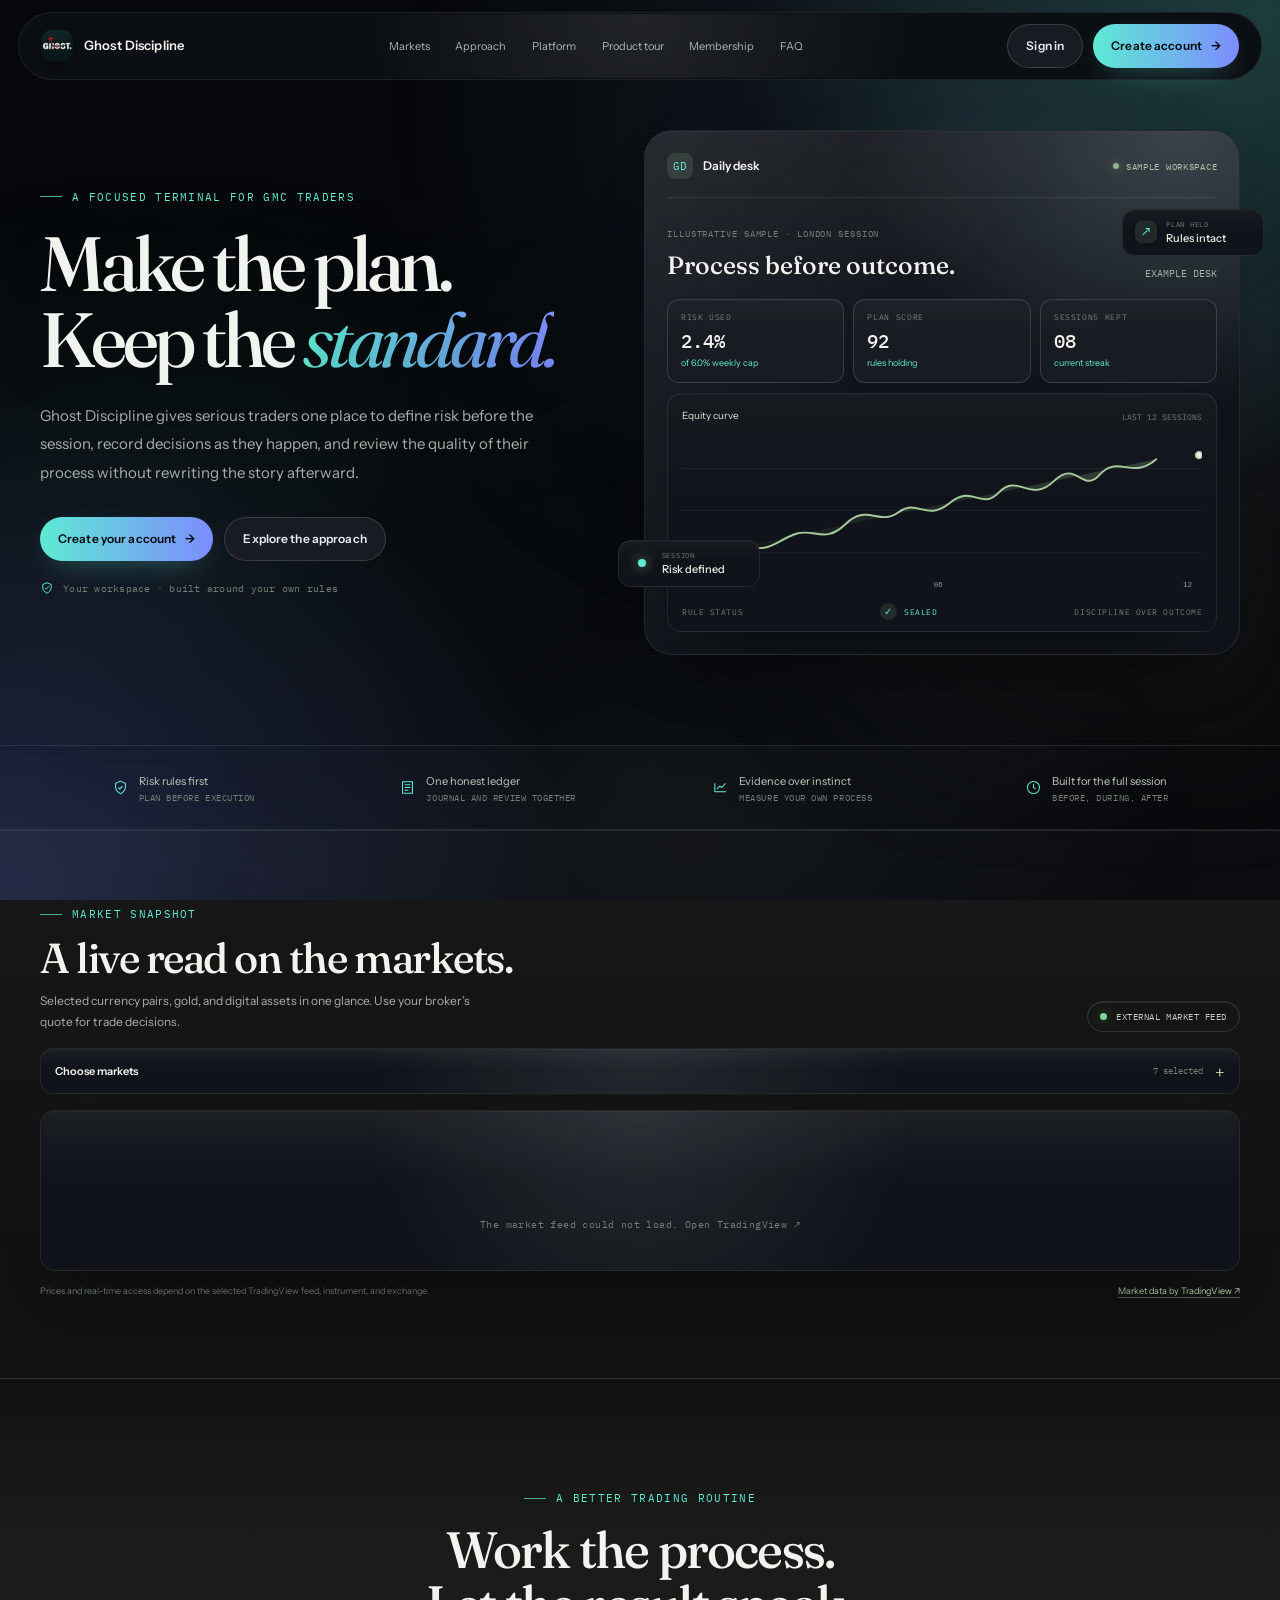
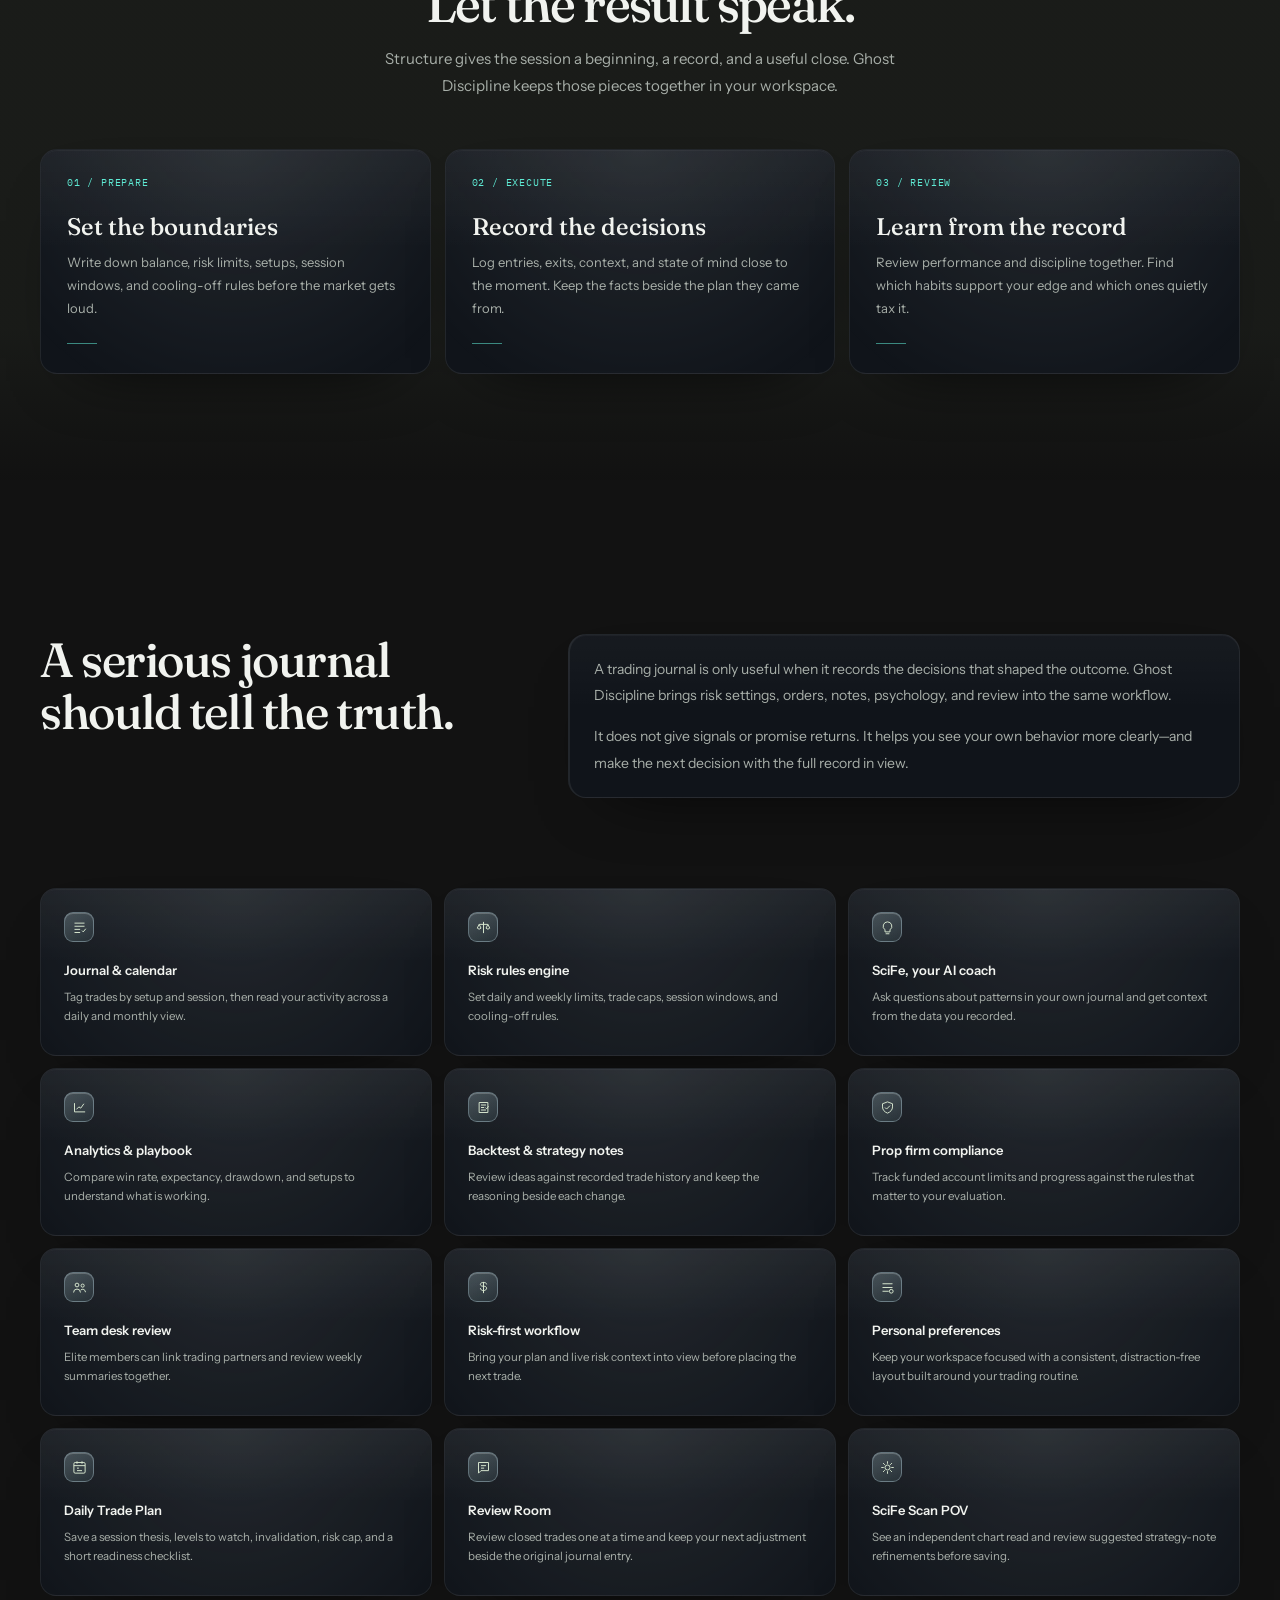
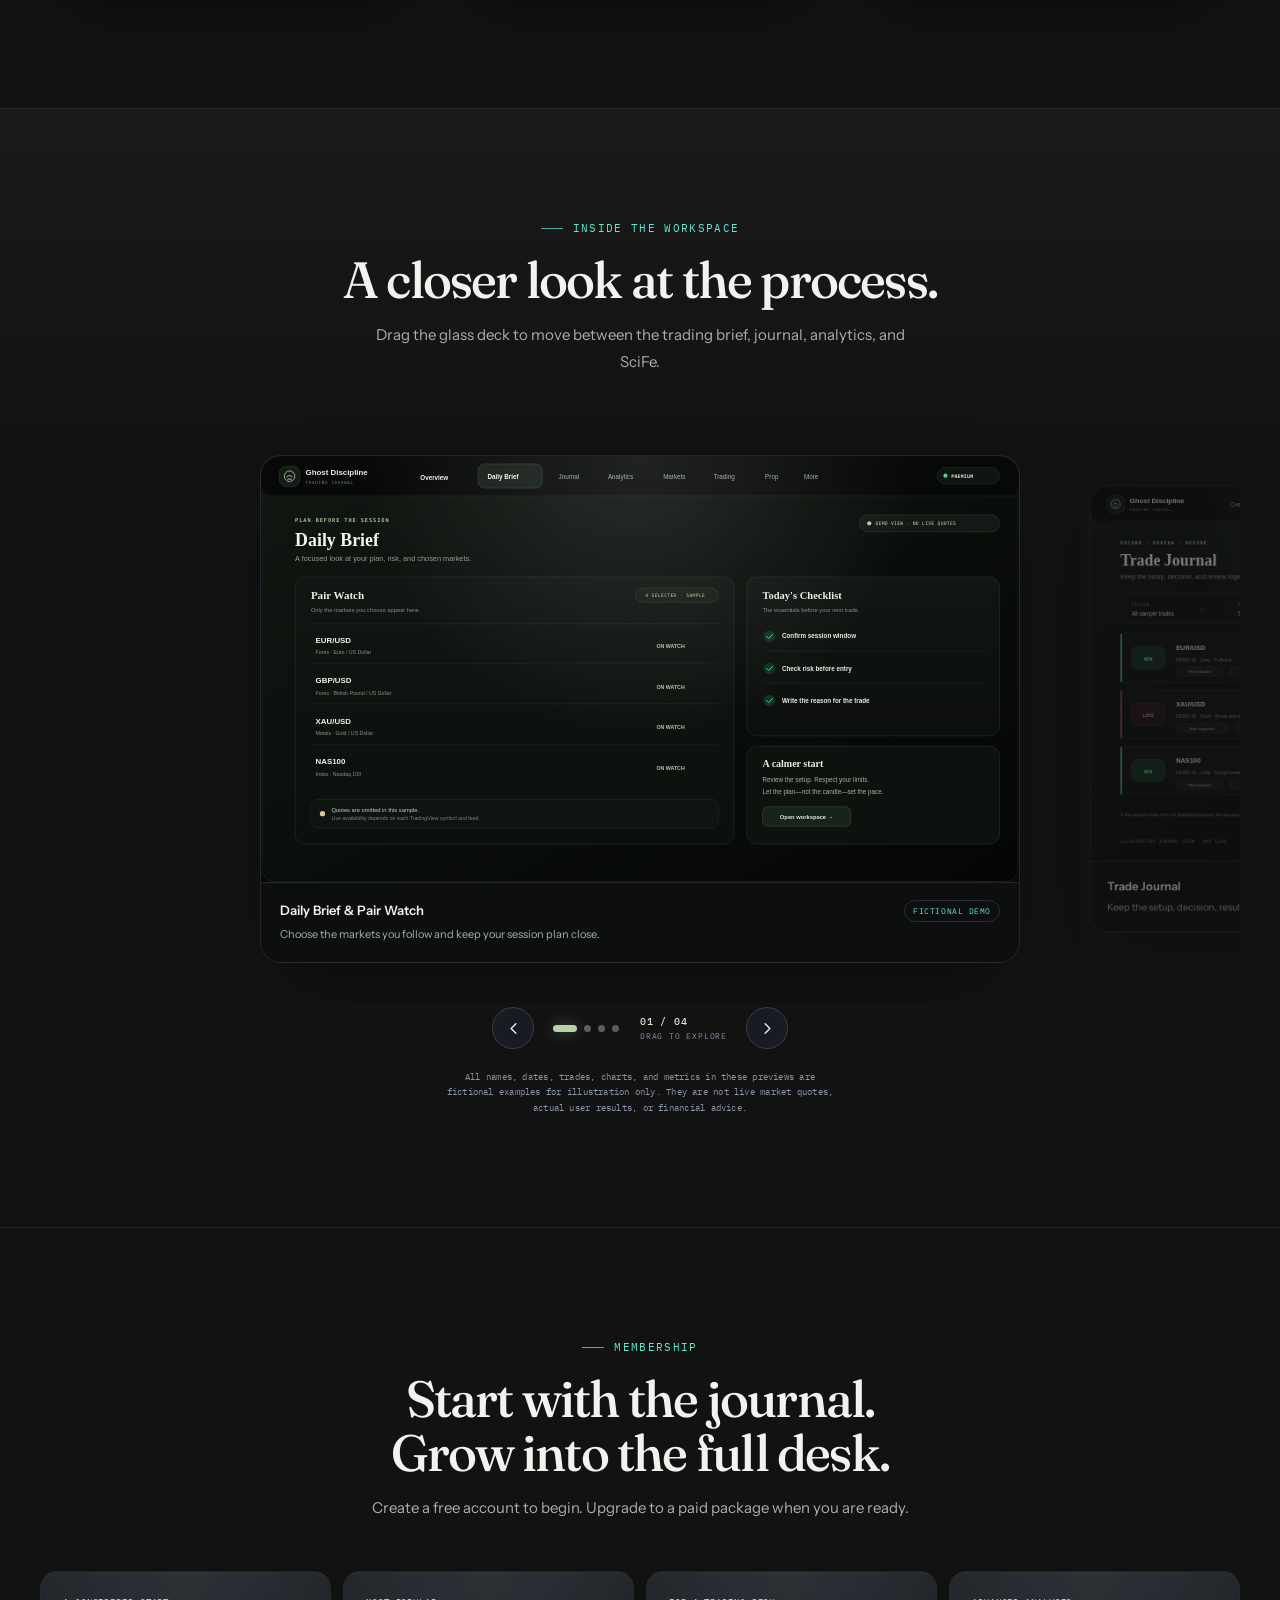
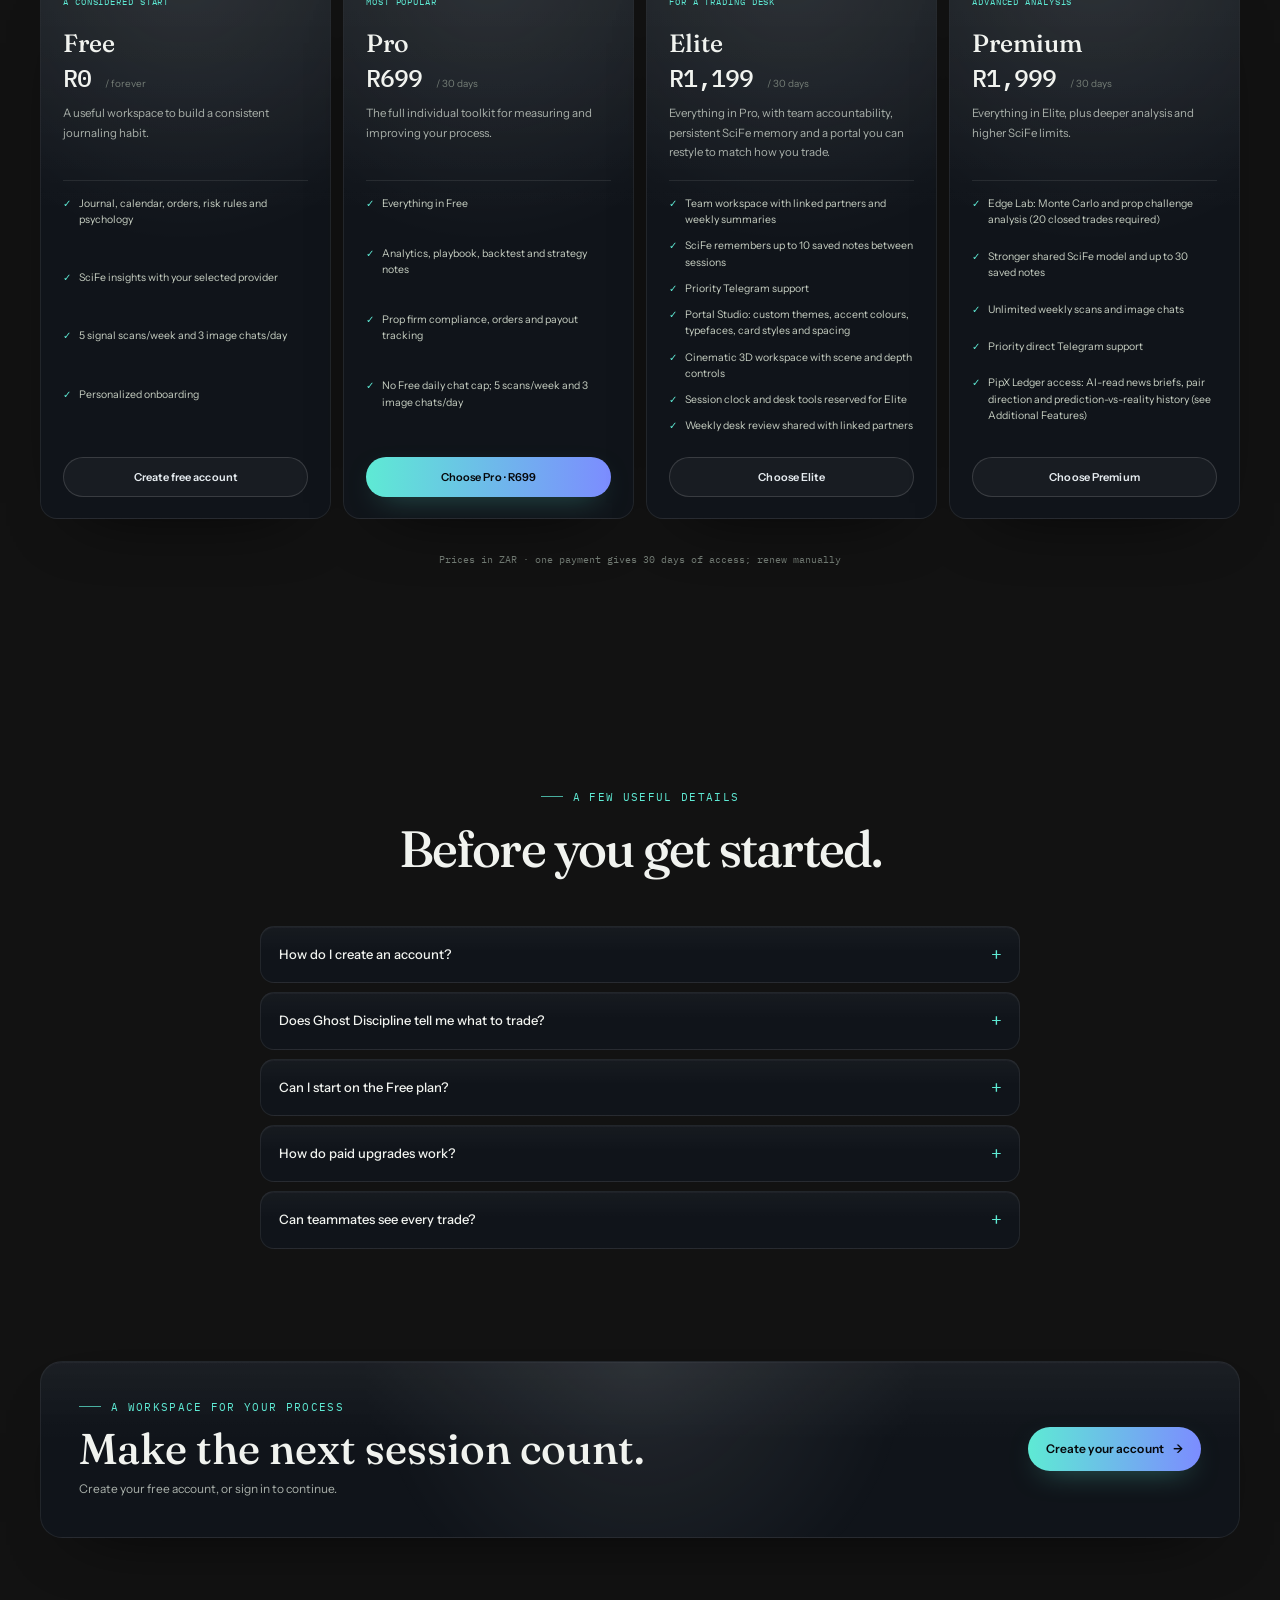
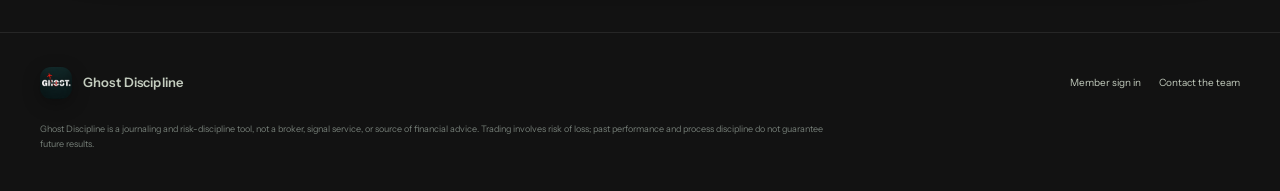
==== commit 7591076d: "Connect SciFe to portal with reversible edits" ====
--- a/index.html
+++ b/index.html
@@ -432,7 +432,7 @@
     </div><div class="preview-carousel-controls"><button class="preview-carousel-arrow" id="previewPrev" type="button" aria-label="Previous product slide"><svg viewBox="0 0 24 24" aria-hidden="true"><path d="m15 18-6-6 6-6"/></svg></button><div class="preview-carousel-dots" id="previewDots" role="group" aria-label="Choose a product slide"><button type="button" aria-label="Show Daily Brief" aria-current="true"></button><button type="button" aria-label="Show Trade Journal"></button><button type="button" aria-label="Show Analytics"></button><button type="button" aria-label="Show SciFe"></button></div><span class="preview-carousel-hint"><b id="previewSlideCount">01 / 04</b><span>DRAG TO EXPLORE</span></span><button class="preview-carousel-arrow" id="previewNext" type="button" aria-label="Next product slide"><svg viewBox="0 0 24 24" aria-hidden="true"><path d="m9 18 6-6-6-6"/></svg></button></div></div><p class="preview-disclaimer">All names, dates, trades, charts, and metrics in these previews are fictional examples for illustration only. They are not live market quotes, actual user results, or financial advice.</p></div></section>
 
     <section class="section membership" id="membership"><div class="wrap"><div class="section-head"><div class="eyebrow">Membership</div><h2>Start with the journal.<br>Grow into the full desk.</h2><p>Create a free account to begin. Upgrade to a paid package when you are ready.</p></div><div class="plans">
-      <article class="plan"><div class="plan-label">A considered start</div><h3>Free</h3><div class="price">R0 <small>/ forever</small></div><p>A useful workspace to build a consistent journaling habit.</p><ul><li>Journal, calendar, orders, risk rules and psychology</li><li>Shared Gemini 3.8 Flash · no personal API key · 15 chats/day</li><li>5 signal scans/week and 3 image chats/day</li><li>Personalized onboarding</li></ul><a class="btn btn-quiet" href="app.html?signin=1&amp;signup=1">Create free account</a></article>
+      <article class="plan"><div class="plan-label">A considered start</div><h3>Free</h3><div class="price">R0 <small>/ forever</small></div><p>A useful workspace to build a consistent journaling habit.</p><ul><li>Journal, calendar, orders, risk rules and psychology</li><li>SciFe insights with your selected provider</li><li>5 signal scans/week and 3 image chats/day</li><li>Personalized onboarding</li></ul><a class="btn btn-quiet" href="app.html?signin=1&amp;signup=1">Create free account</a></article>
 <article class="plan featured"><div class="plan-label">Most popular</div><h3>Pro</h3><div class="price">R699 <small>/ 30 days</small></div><p>The full individual toolkit for measuring and improving your process.</p><ul><li>Everything in Free</li><li>Analytics, playbook, backtest and strategy notes</li><li>Prop firm compliance, orders and payout tracking</li><li>No Free daily chat cap; 5 scans/week and 3 image chats/day</li></ul><a class="btn btn-primary" href="app.html?signin=1&amp;signup=1&amp;plan=pro">Choose Pro · R699</a></article>
 <article class="plan"><div class="plan-label">For a trading desk</div><h3>Elite</h3><div class="price">R1,199 <small>/ 30 days</small></div><p>Everything in Pro, with team accountability, persistent SciFe memory and a portal you can restyle to match how you trade.</p><ul><li>Team workspace with linked partners and weekly summaries</li><li>SciFe remembers up to 10 saved notes between sessions</li><li>Priority Telegram support</li><li>Portal Studio: custom themes, accent colours, typefaces, card styles and spacing</li><li>Cinematic 3D workspace with scene and depth controls</li><li>Session clock and desk tools reserved for Elite</li><li>Weekly desk review shared with linked partners</li></ul><a class="btn btn-quiet" href="app.html?signin=1&amp;signup=1&amp;plan=elite">Choose Elite</a></article>
 <article class="plan"><div class="plan-label">Advanced analysis</div><h3>Premium</h3><div class="price">R1,999 <small>/ 30 days</small></div><p>Everything in Elite, plus deeper analysis and higher SciFe limits.</p><ul><li>Edge Lab: Monte Carlo and prop challenge analysis (20 closed trades required)</li><li>Stronger shared SciFe model and up to 30 saved notes</li><li>Unlimited weekly scans and image chats</li><li>Priority direct Telegram support</li><li>PipX Ledger access: AI-read news briefs, pair direction and prediction-vs-reality history (see Additional Features)</li></ul><a class="btn btn-quiet" href="app.html?signin=1&amp;signup=1&amp;plan=premium">Choose Premium</a></article>
